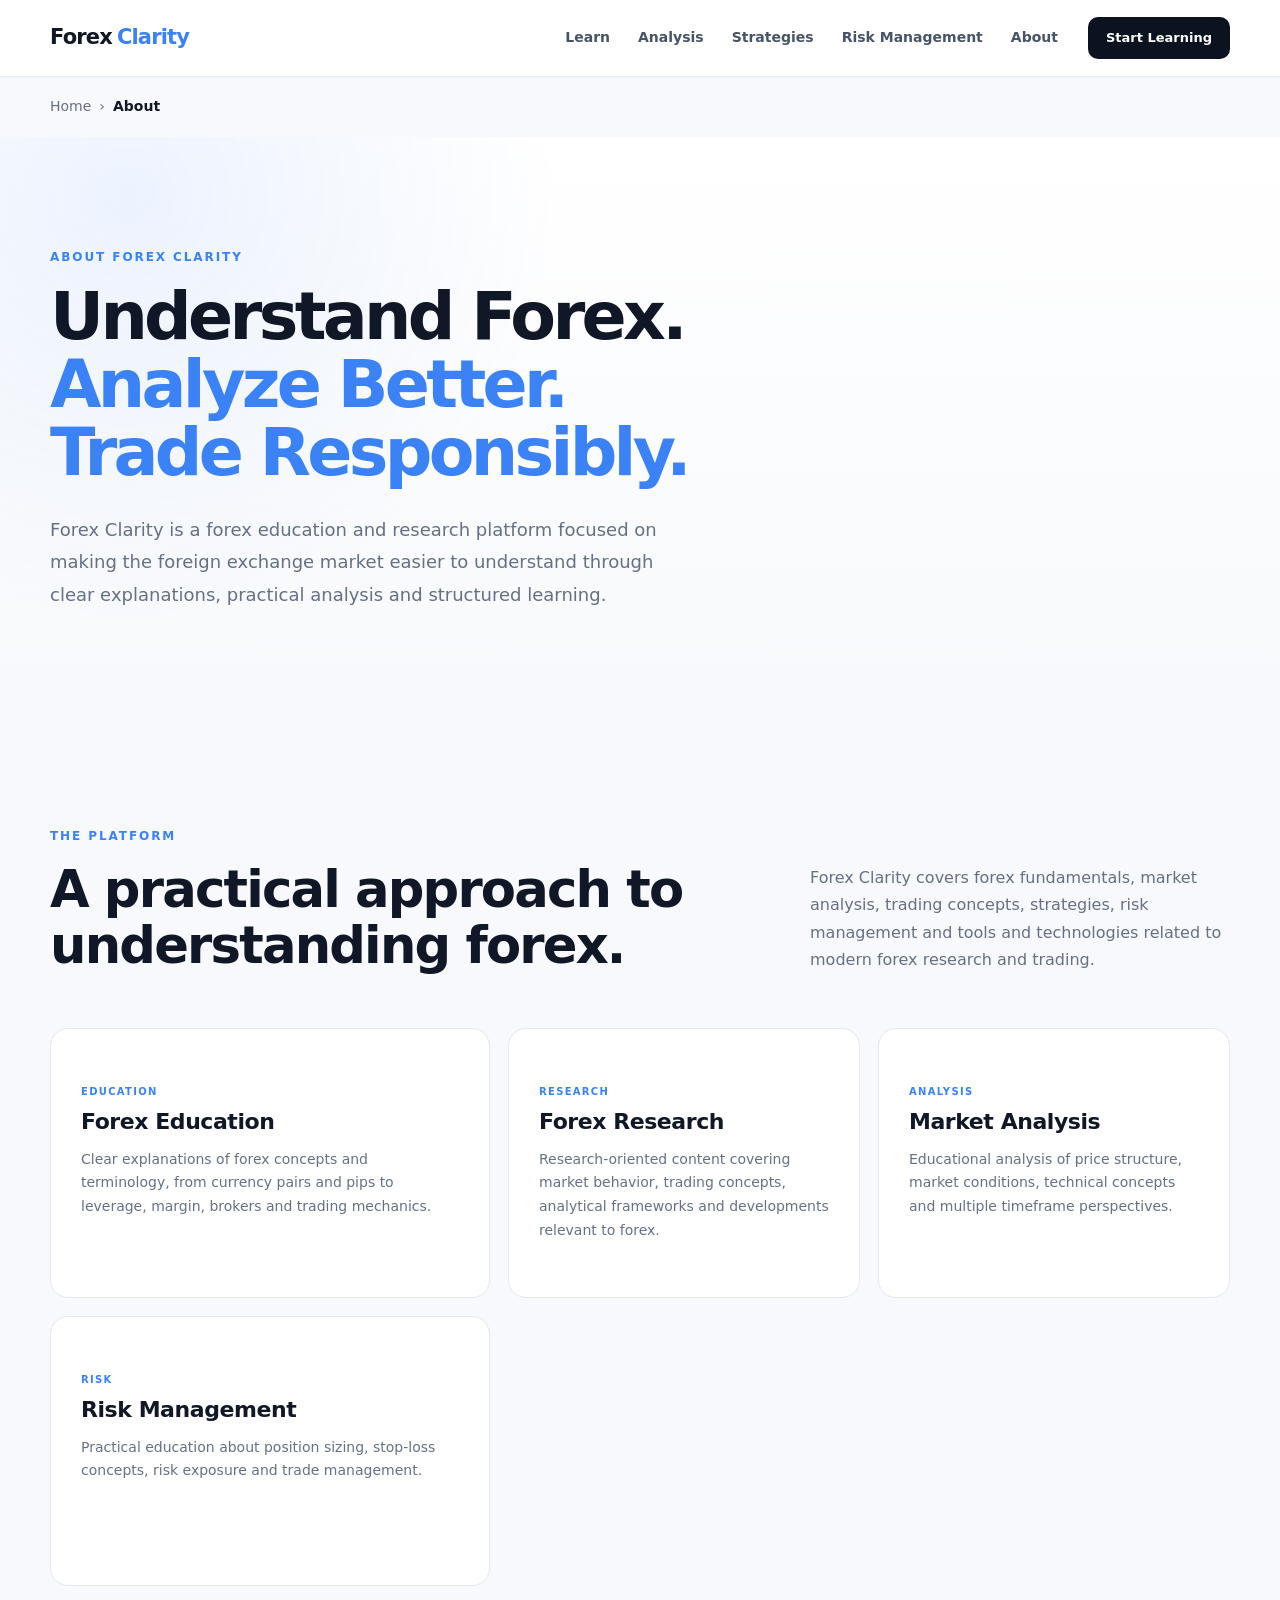
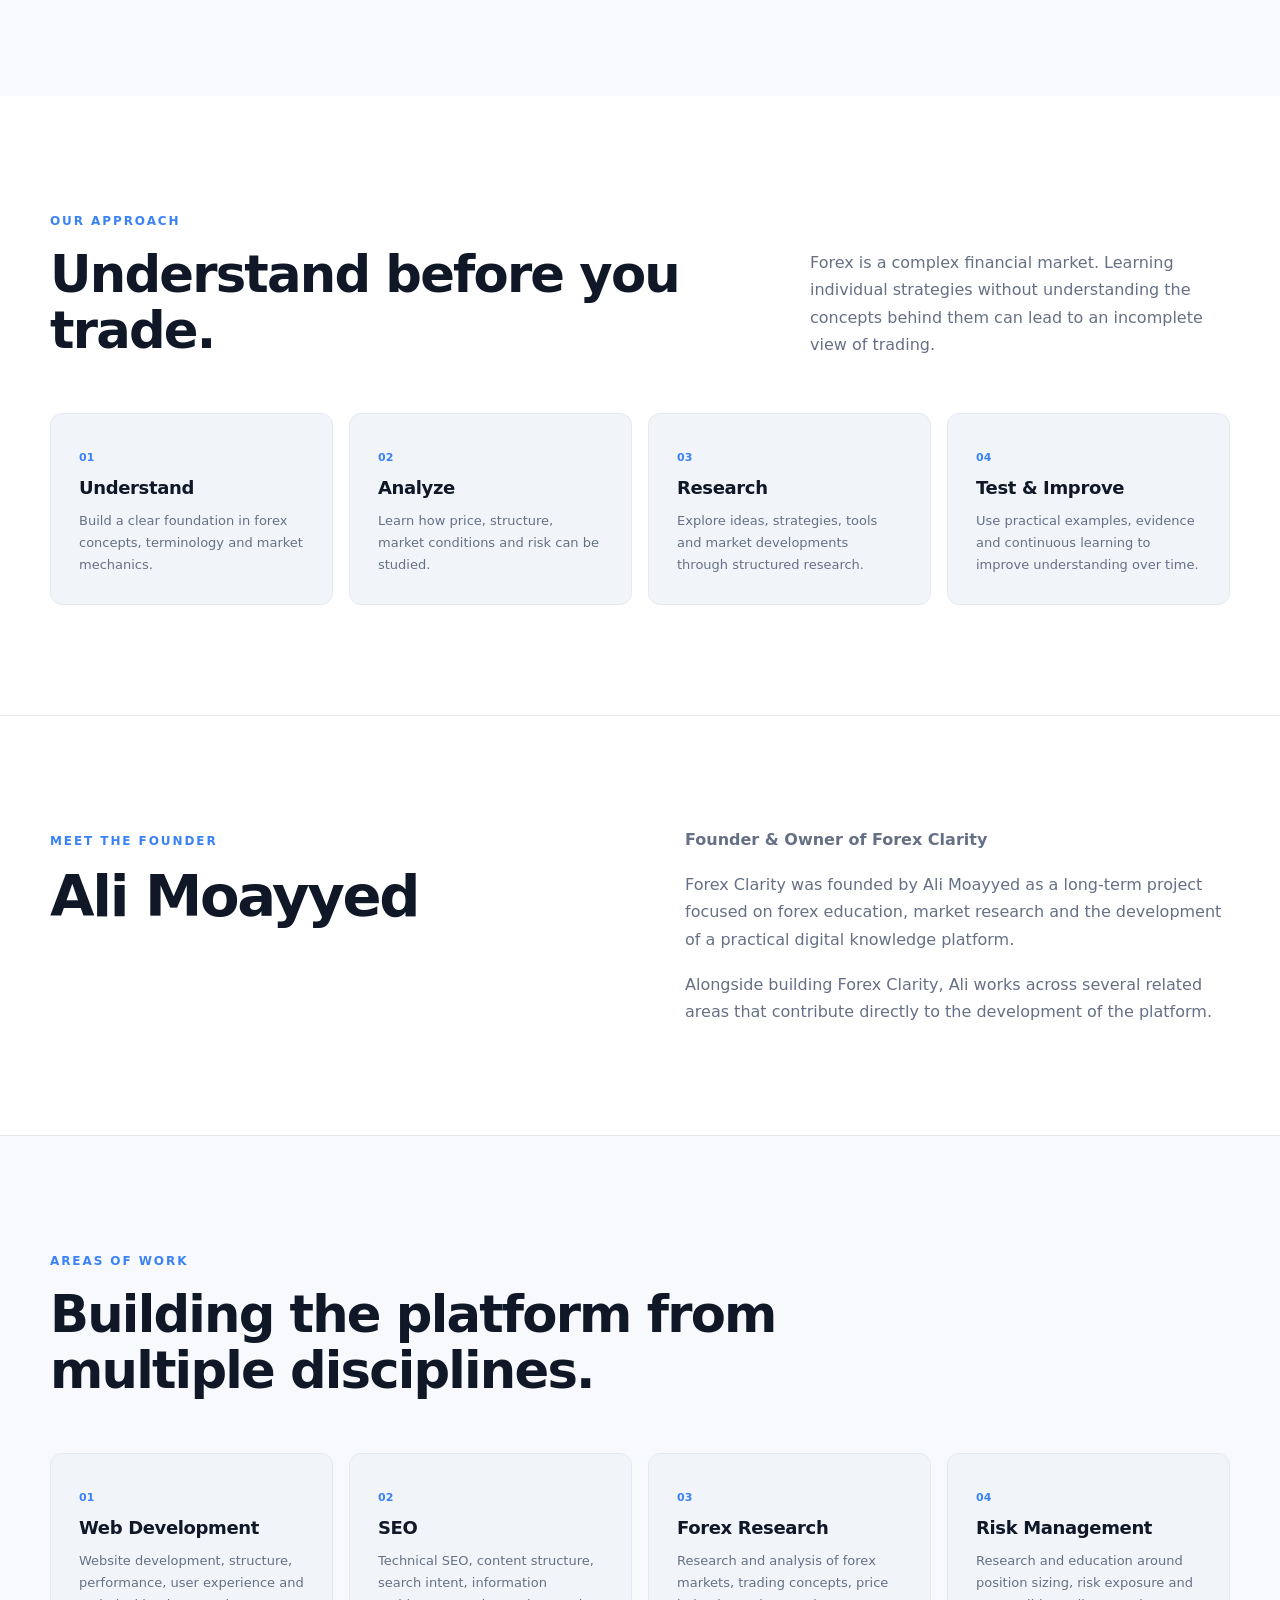
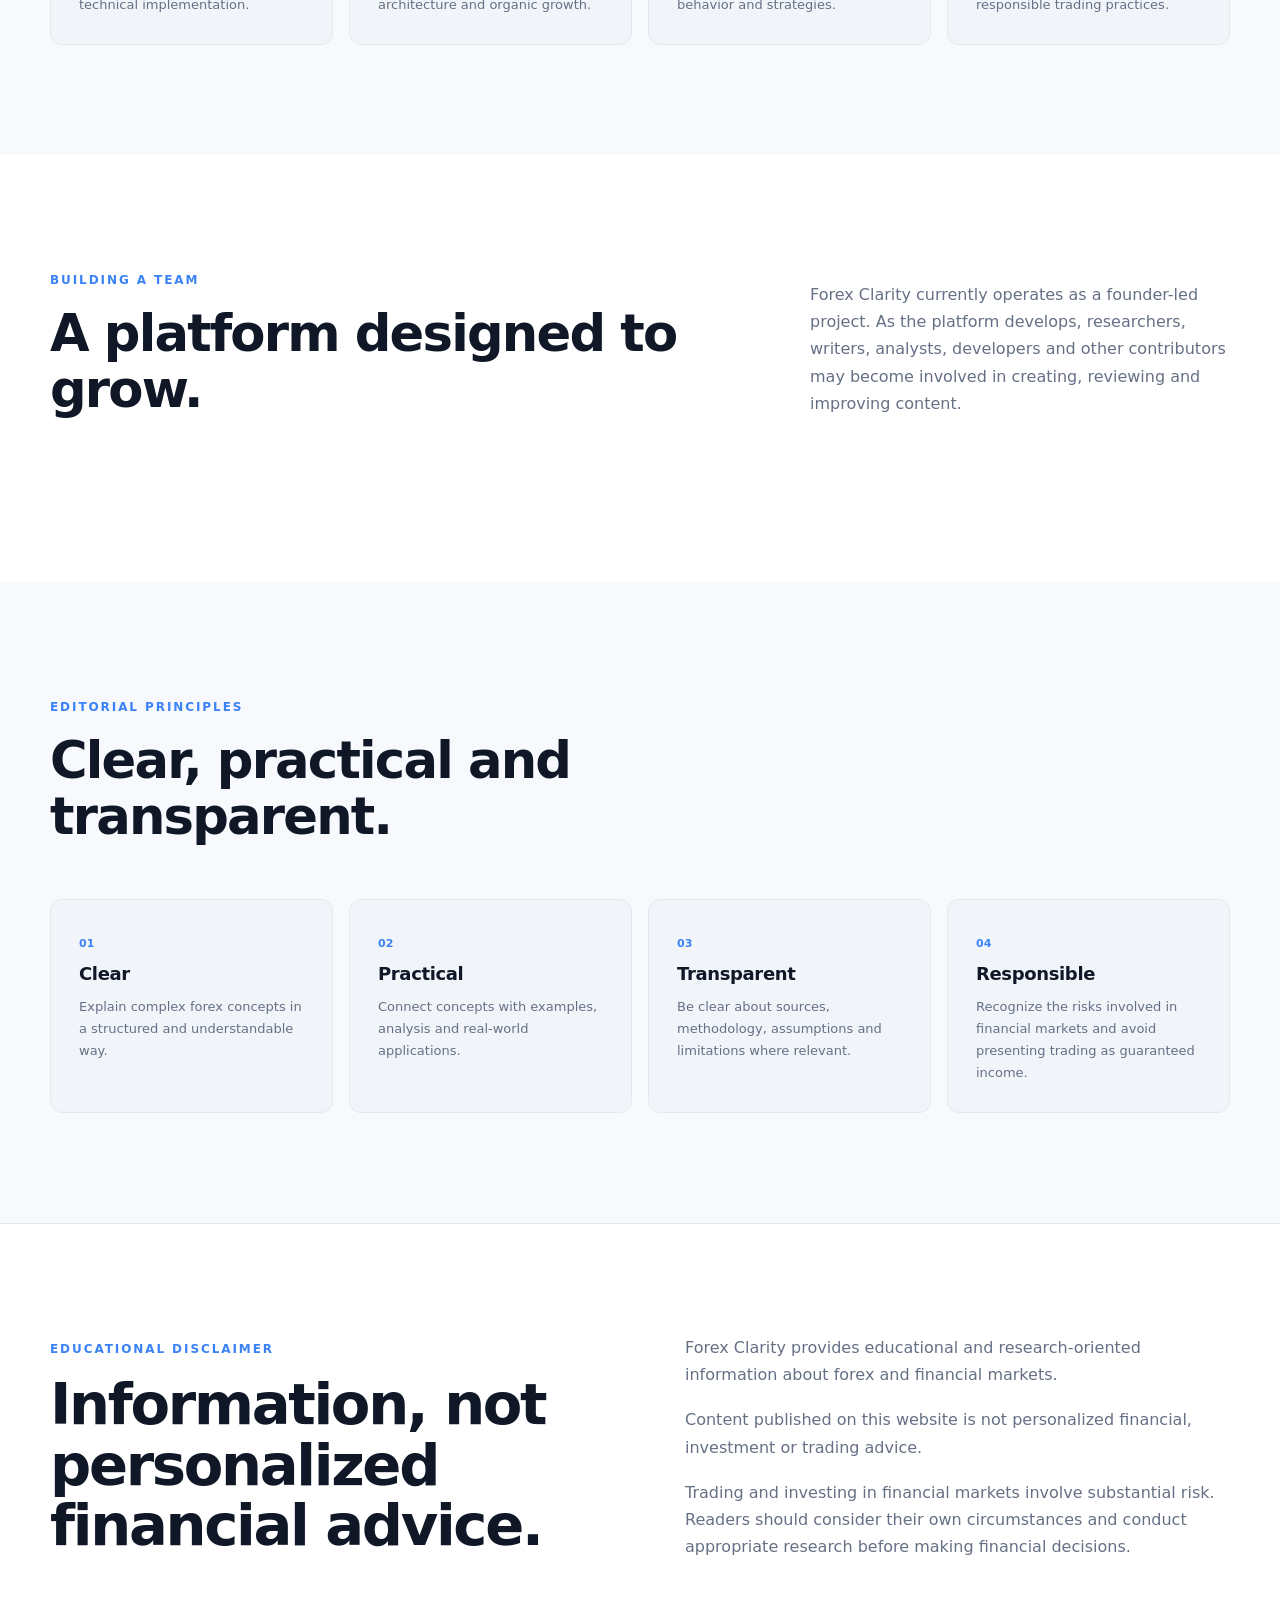
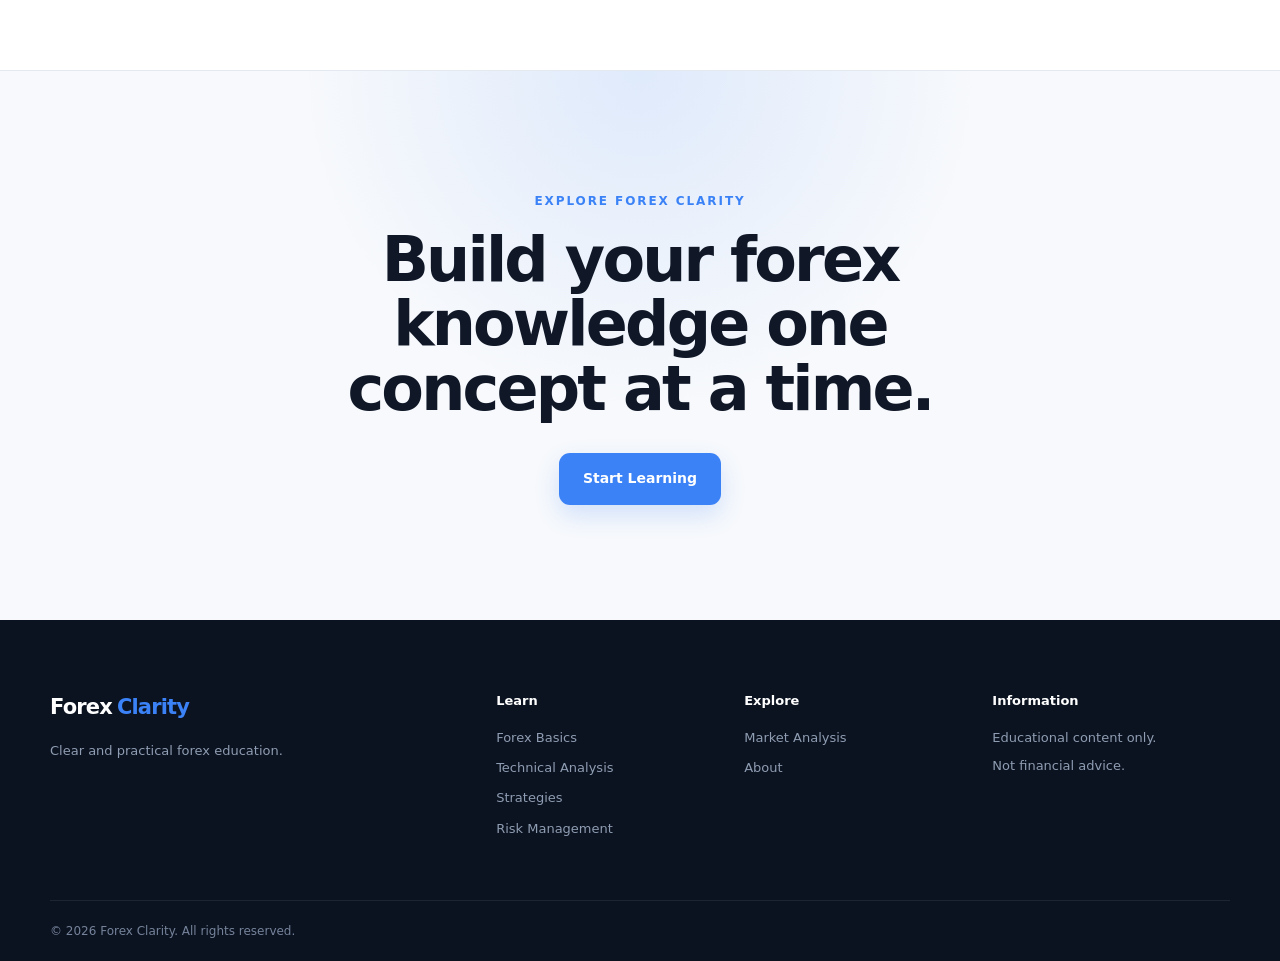
==== about/index.html @ ae018b70 "Build About page" ====
<!doctype html>
<html lang="en">

<head>

  <meta charset="utf-8">

  <meta
    name="viewport"
    content="width=device-width, initial-scale=1"
  >

  <title>
    About Forex Clarity | Forex Education &amp; Research
  </title>

  <meta
    name="description"
    content="Learn about Forex Clarity, its educational and research approach, the topics it covers, and the people behind the platform."
  >

  <link
    rel="canonical"
    href="https://alimoayyed-trader.github.io/forex-clarity/about/"
  >

  <meta
    property="og:title"
    content="About Forex Clarity | Forex Education &amp; Research"
  >

  <meta
    property="og:description"
    content="Learn about Forex Clarity, its educational and research approach, the topics it covers, and the people behind the platform."
  >

  <meta
    property="og:type"
    content="website"
  >

  <meta
    property="og:url"
    content="https://alimoayyed-trader.github.io/forex-clarity/about/"
  >

  <link
    rel="stylesheet"
    href="../assets/css/style.css"
  >

</head>


<body>


<!-- ================================
     HEADER
     ================================ -->

<header class="site-header">

  <div class="container nav-wrap">

    <a
      class="logo"
      href="../"
    >
      Forex <span>Clarity</span>
    </a>


    <nav
      class="main-nav"
      aria-label="Main navigation"
    >

      <a href="../#learn">
        Learn
      </a>

      <a href="../#analysis">
        Analysis
      </a>

      <a href="../#strategies">
        Strategies
      </a>

      <a href="../#risk">
        Risk Management
      </a>

      <a href="./">
        About
      </a>

    </nav>


    <a
      class="header-button"
      href="../#learn"
    >
      Start Learning
    </a>

  </div>

</header>



<main>


<!-- ================================
     BREADCRUMB
     ================================ -->

<nav
  class="breadcrumb container"
  aria-label="Breadcrumb"
>

  <a href="../">
    Home
  </a>

  <span aria-hidden="true">
    ›
  </span>

  <span aria-current="page">
    About
  </span>

</nav>



<!-- ================================
     HERO
     ================================ -->

<section class="hero">

  <div class="container">

    <div class="hero-content">

      <p class="eyebrow">
        ABOUT FOREX CLARITY
      </p>

      <h1>
        Understand Forex.
        <span>
          Analyze Better. Trade Responsibly.
        </span>
      </h1>

      <p class="hero-description">
        Forex Clarity is a forex education and research platform
        focused on making the foreign exchange market easier
        to understand through clear explanations, practical
        analysis and structured learning.
      </p>

    </div>

  </div>

</section>



<!-- ================================
     ABOUT THE PLATFORM
     ================================ -->

<section class="section">

  <div class="container">

    <div class="section-heading">

      <div>

        <p class="eyebrow">
          THE PLATFORM
        </p>

        <h2>
          A practical approach to understanding forex.
        </h2>

      </div>

      <p>
        Forex Clarity covers forex fundamentals, market analysis,
        trading concepts, strategies, risk management and
        tools and technologies related to modern forex research
        and trading.
      </p>

    </div>


    <div class="article-grid">


      <article class="article-card">

        <p class="card-kicker">
          EDUCATION
        </p>

        <h3>
          Forex Education
        </h3>

        <p>
          Clear explanations of forex concepts and terminology,
          from currency pairs and pips to leverage, margin,
          brokers and trading mechanics.
        </p>

      </article>


      <article class="article-card">

        <p class="card-kicker">
          RESEARCH
        </p>

        <h3>
          Forex Research
        </h3>

        <p>
          Research-oriented content covering market behavior,
          trading concepts, analytical frameworks and
          developments relevant to forex.
        </p>

      </article>


      <article class="article-card">

        <p class="card-kicker">
          ANALYSIS
        </p>

        <h3>
          Market Analysis
        </h3>

        <p>
          Educational analysis of price structure, market
          conditions, technical concepts and multiple
          timeframe perspectives.
        </p>

      </article>


      <article class="article-card">

        <p class="card-kicker">
          RISK
        </p>

        <h3>
          Risk Management
        </h3>

        <p>
          Practical education about position sizing,
          stop-loss concepts, risk exposure and
          trade management.
        </p>

      </article>

    </div>

  </div>

</section>



<!-- ================================
     OUR APPROACH
     ================================ -->

<section class="section section-light">

  <div class="container">

    <div class="section-heading">

      <div>

        <p class="eyebrow">
          OUR APPROACH
        </p>

        <h2>
          Understand before you trade.
        </h2>

      </div>

      <p>
        Forex is a complex financial market. Learning individual
        strategies without understanding the concepts behind them
        can lead to an incomplete view of trading.
      </p>

    </div>


    <div class="topic-grid">


      <article class="topic-card">

        <span>
          01
        </span>

        <h3>
          Understand
        </h3>

        <p>
          Build a clear foundation in forex concepts,
          terminology and market mechanics.
        </p>

      </article>


      <article class="topic-card">

        <span>
          02
        </span>

        <h3>
          Analyze
        </h3>

        <p>
          Learn how price, structure, market conditions
          and risk can be studied.
        </p>

      </article>


      <article class="topic-card">

        <span>
          03
        </span>

        <h3>
          Research
        </h3>

        <p>
          Explore ideas, strategies, tools and market
          developments through structured research.
        </p>

      </article>


      <article class="topic-card">

        <span>
          04
        </span>

        <h3>
          Test &amp; Improve
        </h3>

        <p>
          Use practical examples, evidence and continuous
          learning to improve understanding over time.
        </p>

      </article>

    </div>

  </div>

</section>



<!-- ================================
     FOUNDER
     ================================ -->

<section class="about-section">

  <div class="container about-grid">

    <div>

      <p class="eyebrow">
        MEET THE FOUNDER
      </p>

      <h2>
        Ali Moayyed
      </h2>

    </div>


    <div>

      <p>
        <strong>
          Founder &amp; Owner of Forex Clarity
        </strong>
      </p>

      <p>
        Forex Clarity was founded by Ali Moayyed as a
        long-term project focused on forex education,
        market research and the development of a practical
        digital knowledge platform.
      </p>

      <p>
        Alongside building Forex Clarity, Ali works across
        several related areas that contribute directly to
        the development of the platform.
      </p>

    </div>

  </div>

</section>



<!-- ================================
     AREAS OF WORK
     ================================ -->

<section class="section">

  <div class="container">

    <div class="section-heading compact">

      <div>

        <p class="eyebrow">
          AREAS OF WORK
        </p>

        <h2>
          Building the platform from multiple disciplines.
        </h2>

      </div>

    </div>


    <div class="topic-grid">


      <article class="topic-card">

        <span>
          01
        </span>

        <h3>
          Web Development
        </h3>

        <p>
          Website development, structure, performance,
          user experience and technical implementation.
        </p>

      </article>


      <article class="topic-card">

        <span>
          02
        </span>

        <h3>
          SEO
        </h3>

        <p>
          Technical SEO, content structure, search intent,
          information architecture and organic growth.
        </p>

      </article>


      <article class="topic-card">

        <span>
          03
        </span>

        <h3>
          Forex Research
        </h3>

        <p>
          Research and analysis of forex markets,
          trading concepts, price behavior and strategies.
        </p>

      </article>


      <article class="topic-card">

        <span>
          04
        </span>

        <h3>
          Risk Management
        </h3>

        <p>
          Research and education around position sizing,
          risk exposure and responsible trading practices.
        </p>

      </article>

    </div>

  </div>

</section>



<!-- ================================
     TEAM
     ================================ -->

<section class="section section-light">

  <div class="container">

    <div class="section-heading">

      <div>

        <p class="eyebrow">
          BUILDING A TEAM
        </p>

        <h2>
          A platform designed to grow.
        </h2>

      </div>

      <p>
        Forex Clarity currently operates as a founder-led
        project. As the platform develops, researchers,
        writers, analysts, developers and other contributors
        may become involved in creating, reviewing and
        improving content.
      </p>

    </div>

  </div>

</section>



<!-- ================================
     EDITORIAL PRINCIPLES
     ================================ -->

<section class="section">

  <div class="container">

    <div class="section-heading">

      <div>

        <p class="eyebrow">
          EDITORIAL PRINCIPLES
        </p>

        <h2>
          Clear, practical and transparent.
        </h2>

      </div>

    </div>


    <div class="topic-grid">


      <article class="topic-card">

        <span>
          01
        </span>

        <h3>
          Clear
        </h3>

        <p>
          Explain complex forex concepts in a structured
          and understandable way.
        </p>

      </article>


      <article class="topic-card">

        <span>
          02
        </span>

        <h3>
          Practical
        </h3>

        <p>
          Connect concepts with examples, analysis
          and real-world applications.
        </p>

      </article>


      <article class="topic-card">

        <span>
          03
        </span>

        <h3>
          Transparent
        </h3>

        <p>
          Be clear about sources, methodology,
          assumptions and limitations where relevant.
        </p>

      </article>


      <article class="topic-card">

        <span>
          04
        </span>

        <h3>
          Responsible
        </h3>

        <p>
          Recognize the risks involved in financial markets
          and avoid presenting trading as guaranteed income.
        </p>

      </article>

    </div>

  </div>

</section>



<!-- ================================
     DISCLAIMER
     ================================ -->

<section class="about-section">

  <div class="container about-grid">

    <div>

      <p class="eyebrow">
        EDUCATIONAL DISCLAIMER
      </p>

      <h2>
        Information, not personalized financial advice.
      </h2>

    </div>


    <div>

      <p>
        Forex Clarity provides educational and
        research-oriented information about forex
        and financial markets.
      </p>

      <p>
        Content published on this website is not
        personalized financial, investment or trading advice.
      </p>

      <p>
        Trading and investing in financial markets involve
        substantial risk. Readers should consider their own
        circumstances and conduct appropriate research before
        making financial decisions.
      </p>

    </div>

  </div>

</section>



<!-- ================================
     CTA
     ================================ -->

<section class="cta-section">

  <div class="container cta-content">

    <p class="eyebrow">
      EXPLORE FOREX CLARITY
    </p>

    <h2>
      Build your forex knowledge one concept at a time.
    </h2>

    <a
      class="button button-primary"
      href="../#learn"
    >
      Start Learning
    </a>

  </div>

</section>


</main>



<!-- ================================
     FOOTER
     ================================ -->

<footer class="site-footer">

  <div class="container footer-grid">


    <div>

      <a
        class="logo footer-logo"
        href="../"
      >
        Forex <span>Clarity</span>
      </a>

      <p>
        Clear and practical forex education.
      </p>

    </div>


    <div>

      <h3>
        Learn
      </h3>

      <a href="../forex-basics/">
        Forex Basics
      </a>

      <a href="../#analysis">
        Technical Analysis
      </a>

      <a href="../#strategies">
        Strategies
      </a>

      <a href="../#risk">
        Risk Management
      </a>

    </div>


    <div>

      <h3>
        Explore
      </h3>

      <a href="../#market-analysis">
        Market Analysis
      </a>

      <a href="./">
        About
      </a>

    </div>


    <div>

      <h3>
        Information
      </h3>

      <p>
        Educational content only.
      </p>

      <p>
        Not financial advice.
      </p>

    </div>

  </div>


  <div class="container footer-bottom">

    <p>
      © 2026 Forex Clarity. All rights reserved.
    </p>

  </div>

</footer>


</body>

</html>
---- assets/css/style.css ----
:root {
  --bg: #f7f9fc;
  --surface: #ffffff;
  --surface-soft: #f1f5fa;
  --text: #101828;
  --text-soft: #667085;
  --line: #e4e9f0;
  --dark: #0b1220;
  --dark-soft: #121c2e;
  --accent: #3b82f6;
  --accent-dark: #2563eb;
  --accent-light: #eaf2ff;
  --success: #36b37e;

  --container: 1180px;
  --radius: 18px;
  --radius-small: 12px;

  --shadow: 0 12px 35px rgba(15, 23, 42, 0.07);
  --shadow-hover: 0 18px 45px rgba(15, 23, 42, 0.11);
}


/* =========================
   RESET
========================= */

* {
  box-sizing: border-box;
  margin: 0;
  padding: 0;
}

html {
  scroll-behavior: smooth;
}

body {
  font-family:
    Inter,
    ui-sans-serif,
    system-ui,
    -apple-system,
    BlinkMacSystemFont,
    "Segoe UI",
    sans-serif;

  background: var(--bg);
  color: var(--text);
  line-height: 1.7;
  -webkit-font-smoothing: antialiased;
}

a {
  color: inherit;
  text-decoration: none;
}

img,
svg {
  max-width: 100%;
}

button,
a {
  -webkit-tap-highlight-color: transparent;
}


/* =========================
   GLOBAL
========================= */

.container {
  width: min(1180px, calc(100% - 48px));
  margin-inline: auto;
}

.section {
  padding: 110px 0;
}

.section-light {
  background: #ffffff;
}

.eyebrow {
  display: inline-block;

  margin-bottom: 16px;

  color: var(--accent);

  font-size: 12px;
  font-weight: 800;

  letter-spacing: 0.16em;
  text-transform: uppercase;
}

.section-heading {
  display: grid;
  grid-template-columns: minmax(0, 1fr) minmax(280px, 420px);
  gap: 60px;

  align-items: end;

  margin-bottom: 55px;
}

.section-heading.compact {
  grid-template-columns: 1fr;
}

.section-heading h2 {
  max-width: 760px;

  font-size: clamp(34px, 4vw, 52px);
  line-height: 1.08;
  letter-spacing: -0.035em;
}

.section-heading > p {
  color: var(--text-soft);
  font-size: 16px;
}


/* =========================
   HEADER
========================= */

.site-header {
  position: sticky;
  top: 0;
  z-index: 1000;

  background: rgba(255, 255, 255, 0.9);

  border-bottom: 1px solid rgba(228, 233, 240, 0.8);

  backdrop-filter: blur(16px);
}

.nav-wrap {
  min-height: 76px;

  display: flex;
  align-items: center;
  justify-content: space-between;

  gap: 30px;
}

.logo {
  display: inline-flex;
  align-items: center;

  font-size: 21px;
  font-weight: 800;

  letter-spacing: -0.04em;
  white-space: nowrap;
}

.logo span {
  color: var(--accent);
  margin-left: 5px;
}

.main-nav {
  display: flex;
  align-items: center;
  gap: 28px;

  margin-left: auto;
}

.main-nav a {
  color: #475467;

  font-size: 14px;
  font-weight: 600;

  transition:
    color 0.2s ease,
    transform 0.2s ease;
}

.main-nav a:hover {
  color: var(--accent);
}

.header-button {
  display: inline-flex;
  align-items: center;
  justify-content: center;

  min-height: 42px;

  padding: 0 18px;

  border-radius: 10px;

  background: var(--dark);
  color: white;

  font-size: 13px;
  font-weight: 700;

  transition:
    transform 0.2s ease,
    background 0.2s ease;
}

.header-button:hover {
  background: #162033;
  transform: translateY(-1px);
}


/* =========================
   BUTTONS
========================= */

.button {
  display: inline-flex;
  align-items: center;
  justify-content: center;

  min-height: 52px;

  padding: 0 24px;

  border-radius: 11px;

  font-size: 14px;
  font-weight: 750;

  transition:
    transform 0.2s ease,
    box-shadow 0.2s ease,
    background 0.2s ease;
}

.button:hover {
  transform: translateY(-2px);
}

.button-primary {
  background: var(--accent);
  color: white;

  box-shadow: 0 10px 25px rgba(59, 130, 246, 0.2);
}

.button-primary:hover {
  background: var(--accent-dark);
}

.button-secondary {
  background: white;

  border: 1px solid var(--line);

  color: var(--text);
}

.button-secondary:hover {
  border-color: #c9d2df;
  box-shadow: var(--shadow);
}


/* =========================
   HERO
========================= */

.hero {
  position: relative;
  overflow: hidden;

  padding: 105px 0 100px;

  background:
    radial-gradient(
      circle at 10% 10%,
      rgba(59, 130, 246, 0.09),
      transparent 34%
    ),
    linear-gradient(
      180deg,
      #ffffff 0%,
      #f7f9fc 100%
    );
}

.hero-grid {
  display: grid;

  grid-template-columns:
    minmax(0, 1fr)
    minmax(420px, 0.92fr);

  gap: 75px;

  align-items: center;
}

.hero-content h1 {
  max-width: 720px;

  font-size: clamp(46px, 5.2vw, 68px);

  line-height: 1.02;

  letter-spacing: -0.055em;

  font-weight: 800;
}
  
.hero-content h1 span {
  display: block;
  color: var(--accent);
}

.hero-description {
  max-width: 650px;

  margin-top: 27px;

  color: var(--text-soft);

  font-size: 18px;

  line-height: 1.8;
}

.hero-actions {
  display: flex;
  flex-wrap: wrap;

  gap: 13px;

  margin-top: 34px;
}

.hero-note {
  margin-top: 17px;

  color: #98a2b3;

  font-size: 12px;
}


/* =========================
   MARKET VISUAL
========================= */

.hero-visual {
  position: relative;
}

.market-card {
  overflow: hidden;

  border-radius: 24px;

  padding: 25px;

  background:
    linear-gradient(
      145deg,
      #101a2d,
      #0b1220
    );

  color: white;

  box-shadow:
    0 30px 70px rgba(15, 23, 42, 0.2);
}

.market-card-top {
  display: flex;
  align-items: flex-start;
  justify-content: space-between;

  gap: 20px;
}

.market-label {
  color: #8da2c3;

  font-size: 10px;
  font-weight: 800;

  letter-spacing: 0.15em;
}

.market-card h2 {
  margin-top: 4px;

  font-size: 20px;
  font-weight: 700;
}

.market-status {
  padding: 6px 9px;

  border: 1px solid rgba(255, 255, 255, 0.1);

  border-radius: 8px;

  color: #a9b8d0;

  font-size: 9px;
  font-weight: 700;

  letter-spacing: 0.08em;
}

.chart {
  position: relative;

  height: 310px;

  margin-top: 25px;

  overflow: hidden;

  border-radius: 15px;

  background:
    linear-gradient(
      rgba(255,255,255,0.025) 1px,
      transparent 1px
    ),
    linear-gradient(
      90deg,
      rgba(255,255,255,0.025) 1px,
      transparent 1px
    );

  background-size: 50px 50px;
}

.chart-svg {
  position: absolute;
  inset: 0;

  width: 100%;
  height: 100%;
}

.chart-area {
  fill: url(#chartArea);
}

.chart-path {
  fill: none;

  stroke: #5ca2ff;

  stroke-width: 3;

  vector-effect: non-scaling-stroke;
}

.chart-level {
  position: absolute;
  left: 0;
  right: 0;

  height: 1px;

  border-top: 1px dashed rgba(255,255,255,0.16);

  z-index: 2;
}

.chart-level span {
  position: absolute;
  right: 0;

  top: -14px;

  padding: 3px 7px;

  border-radius: 5px;

  background: rgba(255,255,255,0.06);

  color: #9db0cb;

  font-size: 9px;

  text-transform: uppercase;
  letter-spacing: 0.08em;
}

.resistance {
  top: 23%;
}

.structure {
  top: 51%;
}

.support {
  top: 77%;
}

.market-card-footer {
  display: flex;
  justify-content: space-between;

  margin-top: 18px;

  padding-top: 17px;

  border-top: 1px solid rgba(255,255,255,0.08);

  color: #91a3bd;

  font-size: 11px;
}


/* =========================
   INTRO STRIP
========================= */

.intro-strip {
  border-top: 1px solid var(--line);
  border-bottom: 1px solid var(--line);

  background: white;
}

.intro-grid {
  display: grid;
  grid-template-columns: repeat(3, 1fr);
}

.intro-item {
  display: flex;
  align-items: flex-start;

  gap: 18px;

  padding: 35px 30px;

  border-right: 1px solid var(--line);
}

.intro-item:first-child {
  padding-left: 0;
}

.intro-item:last-child {
  border-right: 0;
  padding-right: 0;
}

.intro-item > strong {
  color: var(--accent);

  font-size: 13px;
  font-weight: 800;
}

.intro-item h3 {
  font-size: 15px;
  line-height: 1.3;
}

.intro-item p {
  margin-top: 5px;

  color: var(--text-soft);

  font-size: 13px;
  line-height: 1.6;
}


/* =========================
   LEARNING PATH
========================= */

.learning-grid {
  display: grid;

  grid-template-columns: repeat(3, 1fr);

  gap: 18px;
}

.learning-card {
  position: relative;

  min-height: 290px;

  padding: 30px;

  border: 1px solid var(--line);

  border-radius: var(--radius);

  background: white;

  transition:
    transform 0.25s ease,
    box-shadow 0.25s ease,
    border-color 0.25s ease;
}

.learning-card:hover {
  transform: translateY(-5px);

  border-color: #d3dce8;

  box-shadow: var(--shadow-hover);
}

.featured-card {
  background:
    linear-gradient(
      145deg,
      #f0f6ff,
      #ffffff
    );

  border-color: #d6e6ff;
}

.card-number {
  display: block;

  color: #b0bac8;

  font-size: 13px;
  font-weight: 800;
}

.card-kicker {
  margin-top: 24px;

  color: var(--accent);

  font-size: 10px;
  font-weight: 800;

  letter-spacing: 0.13em;
}

.learning-card h3,
.topic-card h3,
.analysis-card h3,
.strategy-card h3,
.market-topic h3,
.article-card h3 {
  margin-top: 8px;

  font-size: 22px;

  line-height: 1.25;

  letter-spacing: -0.02em;
}

.learning-card > p:not(.card-kicker) {
  margin-top: 12px;

  color: var(--text-soft);

  font-size: 14px;
}

.learning-card a,
.market-topic a,
.article-card a {
  display: inline-block;

  margin-top: 22px;

  color: var(--accent);

  font-size: 13px;
  font-weight: 750;
}


/* =========================
   TOPICS
========================= */

.topic-grid {
  display: grid;

  grid-template-columns: repeat(4, 1fr);

  gap: 16px;
}

.topic-card {
  padding: 28px;

  border: 1px solid var(--line);

  border-radius: var(--radius-small);

  background: var(--surface-soft);
}

.topic-card > span {
  color: var(--accent);

  font-size: 11px;
  font-weight: 800;
}

.topic-card h3 {
  font-size: 18px;
}

.topic-card p {
  margin-top: 10px;

  color: var(--text-soft);

  font-size: 13px;
}


/* =========================
   ANALYSIS
========================= */

.analysis-grid {
  display: grid;

  grid-template-columns: repeat(4, 1fr);

  gap: 16px;
}

.analysis-card {
  min-height: 250px;

  padding: 28px;

  border: 1px solid var(--line);

  border-radius: var(--radius);

  background: white;

  transition:
    transform 0.2s ease,
    box-shadow 0.2s ease;
}

.analysis-card:hover {
  transform: translateY(-4px);
  box-shadow: var(--shadow);
}

.analysis-icon {
  display: inline-flex;

  align-items: center;
  justify-content: center;

  width: 38px;
  height: 38px;

  border-radius: 10px;

  background: var(--accent-light);

  color: var(--accent);

  font-size: 11px;
  font-weight: 800;
}

.analysis-card h3 {
  margin-top: 30px;

  font-size: 18px;
}

.analysis-card p {
  margin-top: 10px;

  color: var(--text-soft);

  font-size: 13px;
}


/* =========================
   DARK SECTION
========================= */

.dark-section {
  padding: 110px 0;

  background: var(--dark);

  color: white;
}

.dark-heading {
  max-width: 720px;

  margin-bottom: 55px;
}

.dark-heading .eyebrow {
  color: #74aaff;
}

.dark-heading h2 {
  font-size: clamp(36px, 5vw, 58px);

  line-height: 1.05;

  letter-spacing: -0.04em;
}

.dark-heading > p:last-child {
  max-width: 600px;

  margin-top: 18px;

  color: #99a8be;

  font-size: 16px;
}

.strategy-grid {
  display: grid;

  grid-template-columns: repeat(3, 1fr);

  gap: 16px;
}

.strategy-card {
  padding: 32px;

  border: 1px solid rgba(255,255,255,0.08);

  border-radius: var(--radius);

  background: rgba(255,255,255,0.035);
}

.strategy-card > span {
  color: #78adff;

  font-size: 11px;
  font-weight: 800;
}

.strategy-card h3 {
  margin-top: 35px;

  font-size: 21px;
}

.strategy-card p {
  margin-top: 10px;

  color: #99a8be;

  font-size: 14px;
}


/* =========================
   RISK
========================= */

.risk-section {
  background: #f1f5f9;
}

.risk-grid {
  display: grid;

  grid-template-columns: 1fr 1fr;

  gap: 90px;

  align-items: center;
}

.risk-grid h2 {
  max-width: 650px;

  font-size: clamp(36px, 4.5vw, 58px);

  line-height: 1.05;

  letter-spacing: -0.04em;
}

.large-text {
  max-width: 650px;

  margin-top: 25px;

  color: var(--text-soft);

  font-size: 16px;
}

.risk-list {
  display: flex;
  flex-direction: column;

  gap: 12px;
}

.risk-item {
  display: flex;

  gap: 20px;

  padding: 25px;

  border: 1px solid var(--line);

  border-radius: var(--radius-small);

  background: white;
}

.risk-item > strong {
  color: var(--accent);

  font-size: 12px;
}

.risk-item h3 {
  font-size: 17px;
}

.risk-item p {
  margin-top: 5px;

  color: var(--text-soft);

  font-size: 13px;
}


/* =========================
   MARKET TOPICS
========================= */

.market-grid {
  display: grid;

  grid-template-columns: repeat(3, 1fr);

  gap: 18px;
}

.market-topic {
  padding: 32px;

  border: 1px solid var(--line);

  border-radius: var(--radius);

  background: white;
}

.market-topic p:not(.card-kicker) {
  margin-top: 12px;

  color: var(--text-soft);

  font-size: 14px;
}


/* =========================
   ARTICLES
========================= */

.article-grid {
  display: grid;

  grid-template-columns: 1.25fr 1fr 1fr;

  gap: 18px;
}

.article-card {
  min-height: 270px;

  padding: 30px;

  border: 1px solid var(--line);

  border-radius: var(--radius);

  background: white;
}

.featured-article {
  background:
    linear-gradient(
      145deg,
      #eef5ff,
      #ffffff
    );

  border-color: #d6e6ff;
}

.article-card p:not(.card-kicker) {
  margin-top: 12px;

  color: var(--text-soft);

  font-size: 14px;
}


/* =========================
   ABOUT
========================= */

.about-section {
  padding: 110px 0;

  background: white;

  border-top: 1px solid var(--line);
  border-bottom: 1px solid var(--line);
}

.about-grid {
  display: grid;

  grid-template-columns: 1fr 1fr;

  gap: 90px;
}

.about-grid h2 {
  max-width: 600px;

  font-size: clamp(38px, 4.5vw, 58px);

  line-height: 1.05;

  letter-spacing: -0.04em;
}

.about-grid h2 span {
  display: inline;
  color: var(--accent);
}

.about-grid > div:last-child {
  color: var(--text-soft);

  font-size: 16px;
}

.about-grid > div:last-child p + p {
  margin-top: 18px;
}

/* =========================
   CTA
========================= */

.cta-section {
  padding: 115px 0;

  background:
    radial-gradient(
      circle at 50% 0%,
      rgba(59,130,246,0.13),
      transparent 40%
    ),
    #f7f9fc;

  text-align: center;
}

.cta-content {
  max-width: 800px;
}

.cta-content h2 {
  max-width: 750px;

  margin: 0 auto;

  font-size: clamp(38px, 5vw, 62px);

  line-height: 1.04;

  letter-spacing: -0.045em;
}

.cta-content .button {
  margin-top: 32px;
}


/* =========================
   FOOTER
========================= */

.site-footer {
  padding: 70px 0 0;

  background: var(--dark);

  color: white;
}

.footer-grid {
  display: grid;

  grid-template-columns: 2fr 1fr 1fr 1.2fr;

  gap: 50px;

  padding-bottom: 60px;
}

.footer-logo {
  color: white;
}

.footer-grid > div:first-child p {
  max-width: 250px;

  margin-top: 14px;

  color: #8f9db2;

  font-size: 13px;
}

.footer-grid h3 {
  margin-bottom: 15px;

  font-size: 13px;

  color: white;
}

.footer-grid > div:not(:first-child) a {
  display: block;

  margin-top: 8px;

  color: #8f9db2;

  font-size: 13px;

  transition: color 0.2s ease;
}

.footer-grid > div:not(:first-child) a:hover {
  color: white;
}

.footer-grid > div:last-child p {
  color: #8f9db2;

  font-size: 13px;
}

.footer-grid > div:last-child p + p {
  margin-top: 6px;
}

.footer-bottom {
  padding: 20px 0;

  border-top: 1px solid rgba(255,255,255,0.08);

  color: #75839a;

  font-size: 12px;
}

/* =========================
   ARTICLE IMAGE
========================= */

.article-image {
  width: 100%;
  max-width: 760px;
  margin: 32px auto;
  text-align: center;
}

.article-image img {
  display: block;
  width: 100%;
  height: auto;
  border-radius: 12px;
}

.article-image figcaption {
  margin-top: 10px;
  color: var(--text-soft);
  font-size: 12px;
  line-height: 1.6;
}


/* =========================
   RESPONSIVE
========================= */

@media (max-width: 1050px) {

  .main-nav {
    gap: 16px;
  }

  .hero-grid {
    grid-template-columns: 1fr;
  }

  .hero-content {
    max-width: 800px;
  }

  .hero-visual {
    max-width: 760px;
  }

  .learning-grid {
    grid-template-columns: repeat(2, 1fr);
  }

  .topic-grid {
    grid-template-columns: repeat(2, 1fr);
  }

  .analysis-grid {
    grid-template-columns: repeat(2, 1fr);
  }

  .footer-grid {
    grid-template-columns: 2fr 1fr 1fr;
  }

}


@media (max-width: 800px) {

  .container {
    width: min(100% - 32px, 680px);
  }

  .site-header {
    position: relative;
  }

  .nav-wrap {
    flex-wrap: wrap;

    padding: 16px 0;
  }

  .main-nav {
    order: 3;

    width: 100%;

    overflow-x: auto;

    padding-bottom: 4px;
  }

  .main-nav a {
    white-space: nowrap;
  }

  .header-button {
    margin-left: auto;
  }

  .section,
  .dark-section,
  .about-section,
  .cta-section {
    padding: 80px 0;
  }

  .section-heading {
    grid-template-columns: 1fr;

    gap: 20px;
  }

  .intro-grid {
    grid-template-columns: 1fr;
  }

  .intro-item,
  .intro-item:first-child,
  .intro-item:last-child {
    padding: 24px 0;

    border-right: 0;

    border-bottom: 1px solid var(--line);
  }

  .intro-item:last-child {
    border-bottom: 0;
  }

  .risk-grid,
  .about-grid {
    grid-template-columns: 1fr;

    gap: 45px;
  }

  .strategy-grid,
  .market-grid,
  .article-grid {
    grid-template-columns: 1fr;
  }

  .footer-grid {
    grid-template-columns: repeat(2, 1fr);
  }

}


@media (max-width: 560px) {

  .container {
    width: min(100% - 24px, 100%);
  }

  .nav-wrap {
    gap: 14px;
  }

  .logo {
    font-size: 19px;
  }

  .header-button {
    padding: 0 13px;

    font-size: 12px;
  }

  .hero {
    padding: 70px 0 65px;
  }

  .hero-content h1 {
    font-size: 48px;
  }

  .hero-description {
    font-size: 16px;
  }

  .hero-actions {
    flex-direction: column;
  }

  .button {
    width: 100%;
  }

  .market-card {
    padding: 17px;

    border-radius: 18px;
  }

  .chart {
    height: 240px;
  }

  .market-card-footer {
    font-size: 9px;
  }

  .learning-grid,
  .topic-grid,
  .analysis-grid {
    grid-template-columns: 1fr;
  }

  .learning-card {
    min-height: auto;
  }

  .footer-grid {
    grid-template-columns: 1fr;
  }

  .footer-bottom {
    text-align: center;
  }
  

}

/* ================================
   Breadcrumb
   ================================ */

.breadcrumb {
  display: flex;
  align-items: center;
  gap: 8px;
  padding-top: 18px;
  padding-bottom: 18px;
  font-size: 14px;
  color: #667085;
}

.breadcrumb a {
  color: #667085;
  text-decoration: none;
}

.breadcrumb a:hover {
  text-decoration: underline;
}

.breadcrumb span[aria-current="page"] {
  color: #101828;
  font-weight: 600;
}

/* ================================
   About Tagline
   ================================ */

.about-grid h2 span {
  display: inline;
  color: var(--accent);
}
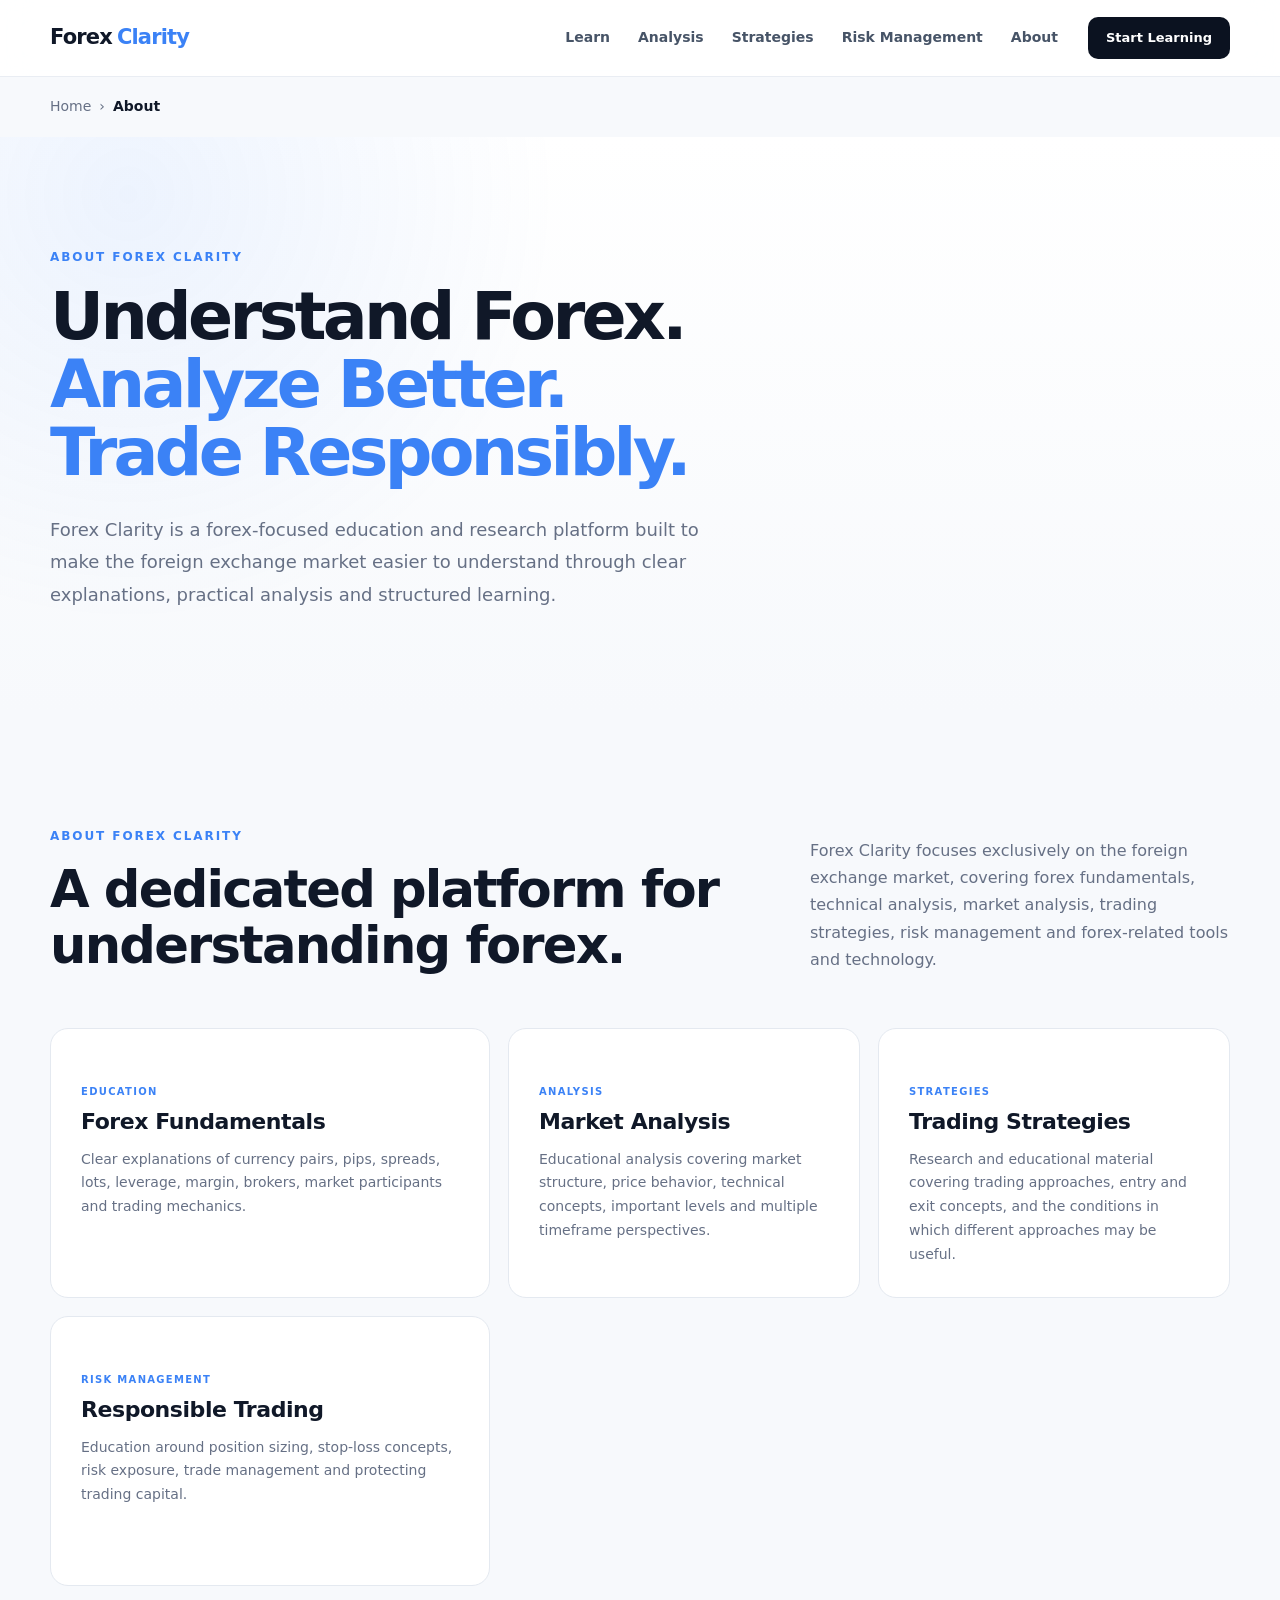
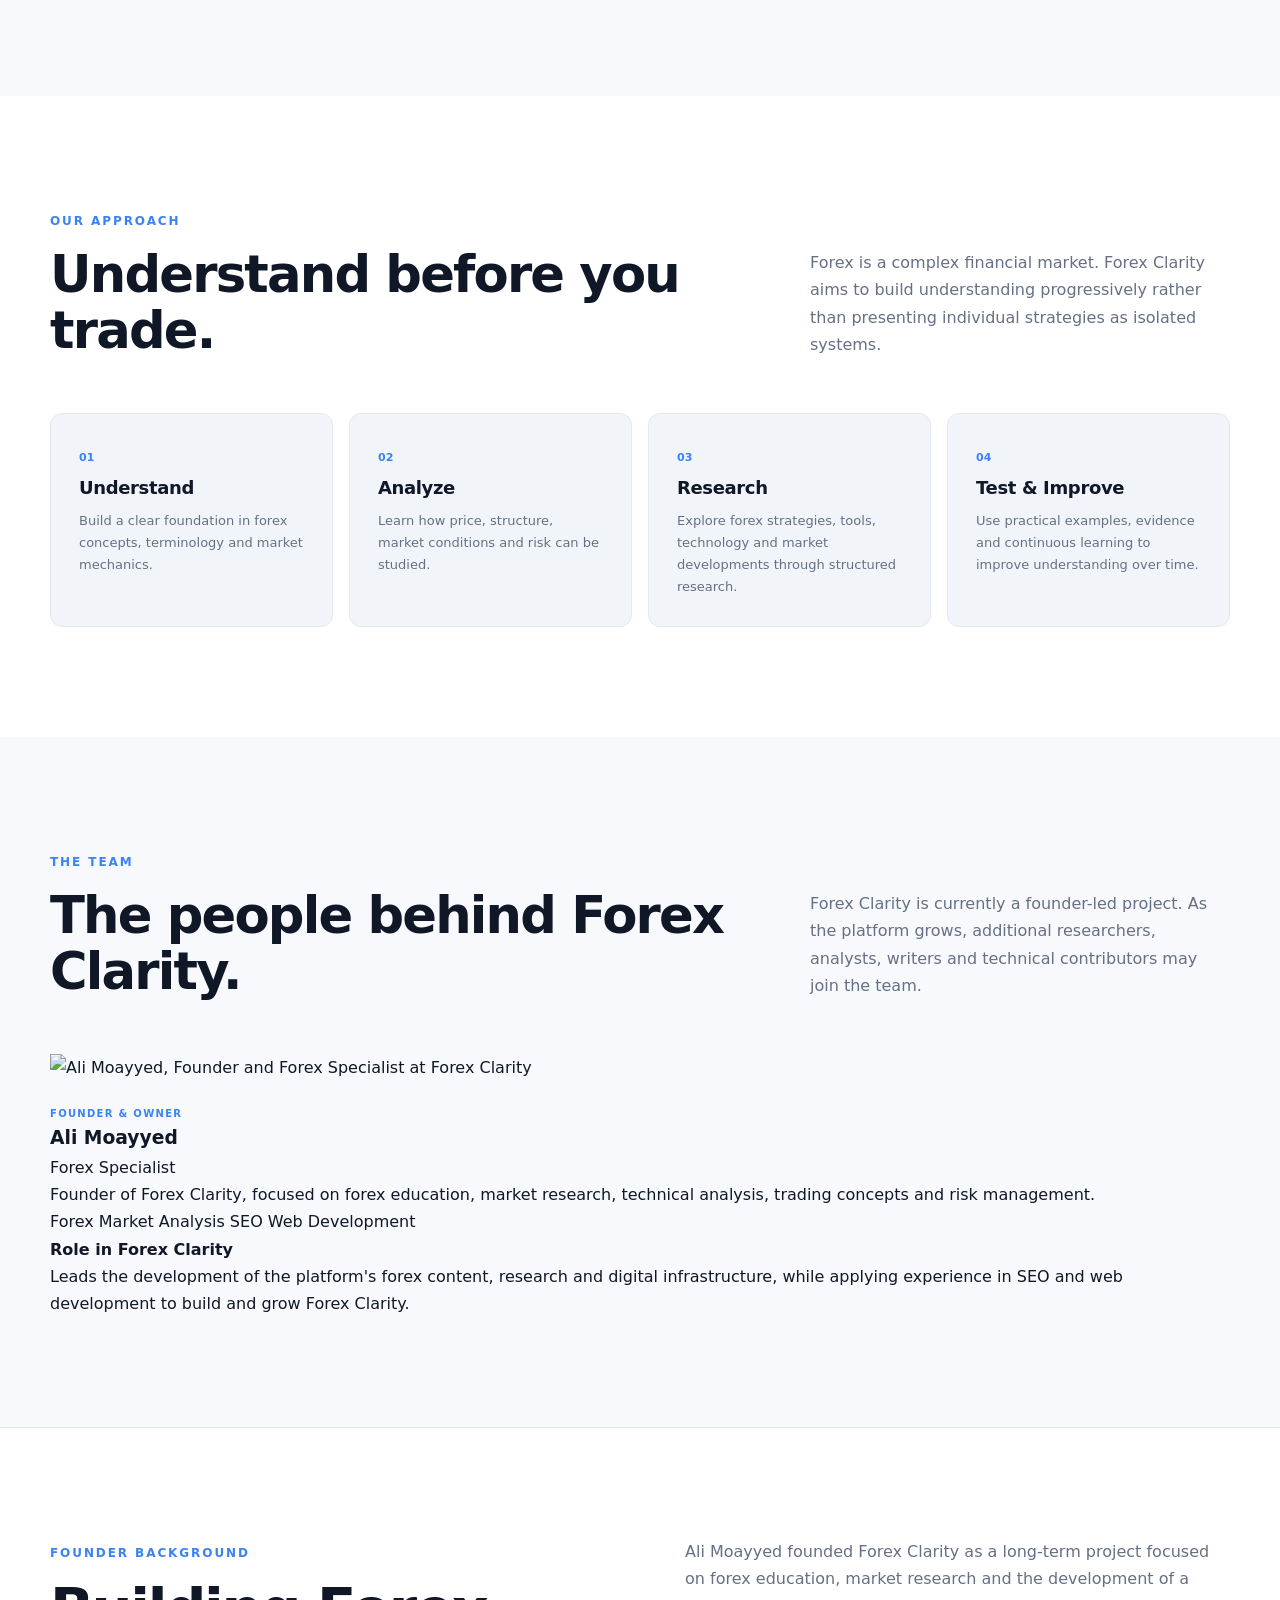
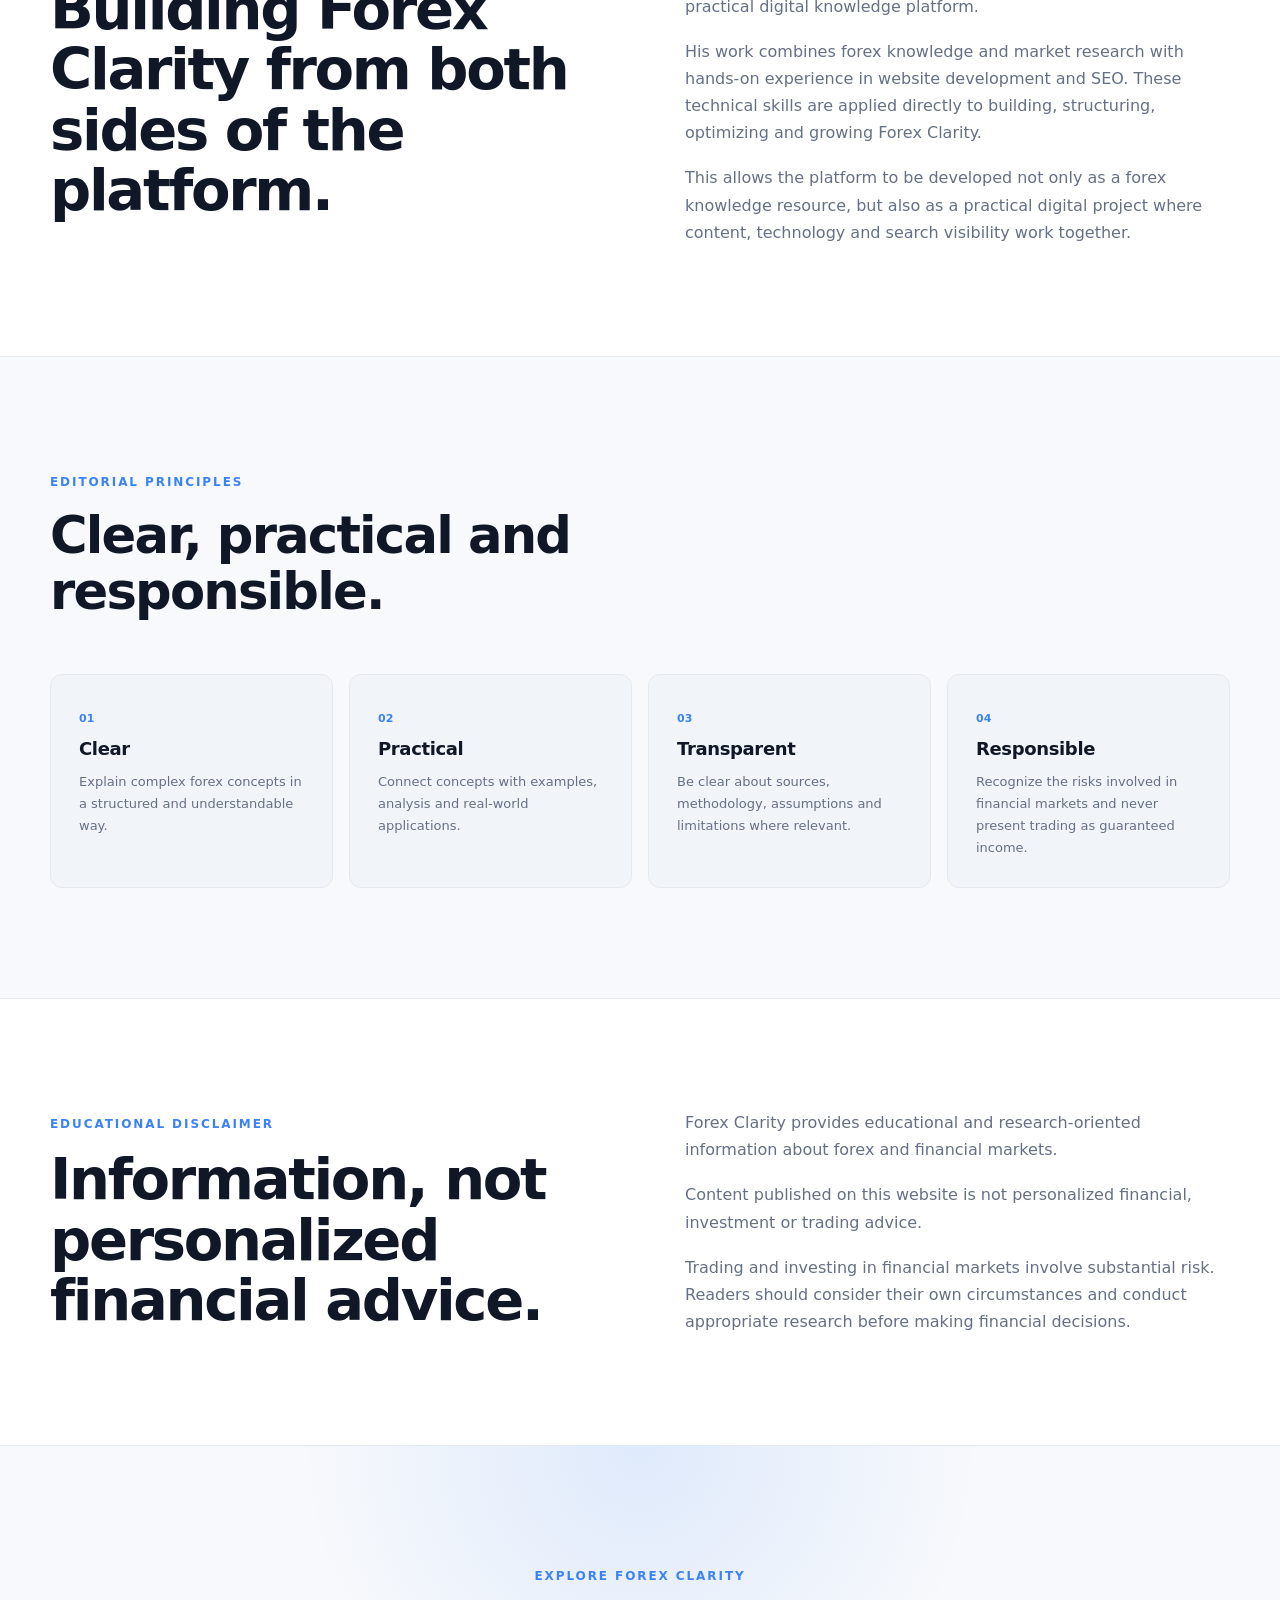
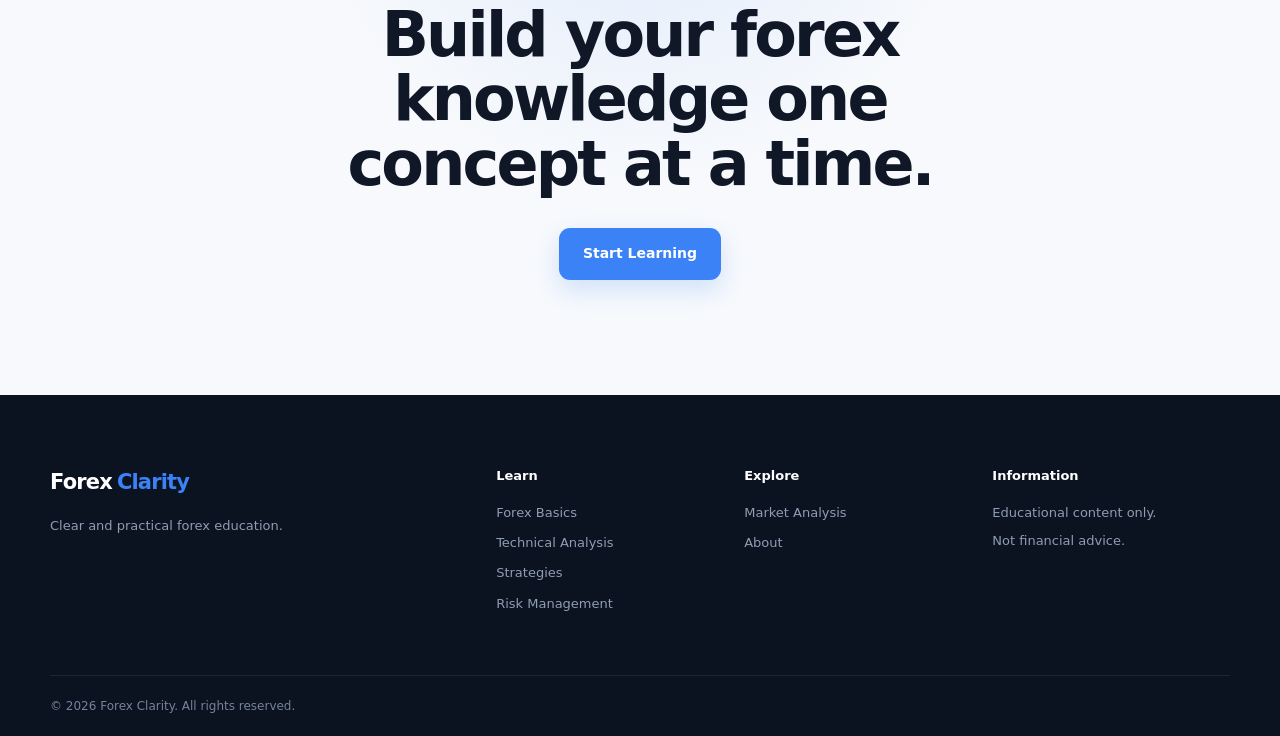
==== commit d7196d46: "Update index.html" ====
--- a/about/index.html
+++ b/about/index.html
@@ -16,7 +16,7 @@
 
   <meta
     name="description"
-    content="Learn about Forex Clarity, its educational and research approach, the topics it covers, and the people behind the platform."
+    content="Learn about Forex Clarity, a forex-focused education and research platform, its approach, and the people behind it."
   >
 
   <link
@@ -31,7 +31,7 @@
 
   <meta
     property="og:description"
-    content="Learn about Forex Clarity, its educational and research approach, the topics it covers, and the people behind the platform."
+    content="Learn about Forex Clarity, a forex-focused education and research platform, its approach, and the people behind it."
   >
 
   <meta
@@ -162,10 +162,10 @@
       </h1>
 
       <p class="hero-description">
-        Forex Clarity is a forex education and research platform
-        focused on making the foreign exchange market easier
-        to understand through clear explanations, practical
-        analysis and structured learning.
+        Forex Clarity is a forex-focused education and research
+        platform built to make the foreign exchange market
+        easier to understand through clear explanations,
+        practical analysis and structured learning.
       </p>
 
     </div>
@@ -189,20 +189,21 @@
       <div>
 
         <p class="eyebrow">
-          THE PLATFORM
+          ABOUT FOREX CLARITY
         </p>
 
         <h2>
-          A practical approach to understanding forex.
+          A dedicated platform for understanding forex.
         </h2>
 
       </div>
 
       <p>
-        Forex Clarity covers forex fundamentals, market analysis,
-        trading concepts, strategies, risk management and
-        tools and technologies related to modern forex research
-        and trading.
+        Forex Clarity focuses exclusively on the foreign
+        exchange market, covering forex fundamentals,
+        technical analysis, market analysis, trading
+        strategies, risk management and forex-related
+        tools and technology.
       </p>
 
     </div>
@@ -218,32 +219,13 @@
         </p>
 
         <h3>
-          Forex Education
-        </h3>
-
-        <p>
-          Clear explanations of forex concepts and terminology,
-          from currency pairs and pips to leverage, margin,
-          brokers and trading mechanics.
-        </p>
-
-      </article>
-
-
-      <article class="article-card">
-
-        <p class="card-kicker">
-          RESEARCH
-        </p>
-
-        <h3>
-          Forex Research
-        </h3>
-
-        <p>
-          Research-oriented content covering market behavior,
-          trading concepts, analytical frameworks and
-          developments relevant to forex.
+          Forex Fundamentals
+        </h3>
+
+        <p>
+          Clear explanations of currency pairs, pips,
+          spreads, lots, leverage, margin, brokers,
+          market participants and trading mechanics.
         </p>
 
       </article>
@@ -260,9 +242,9 @@
         </h3>
 
         <p>
-          Educational analysis of price structure, market
-          conditions, technical concepts and multiple
-          timeframe perspectives.
+          Educational analysis covering market structure,
+          price behavior, technical concepts, important
+          levels and multiple timeframe perspectives.
         </p>
 
       </article>
@@ -271,17 +253,37 @@
       <article class="article-card">
 
         <p class="card-kicker">
-          RISK
-        </p>
-
-        <h3>
-          Risk Management
-        </h3>
-
-        <p>
-          Practical education about position sizing,
-          stop-loss concepts, risk exposure and
-          trade management.
+          STRATEGIES
+        </p>
+
+        <h3>
+          Trading Strategies
+        </h3>
+
+        <p>
+          Research and educational material covering
+          trading approaches, entry and exit concepts,
+          and the conditions in which different approaches
+          may be useful.
+        </p>
+
+      </article>
+
+
+      <article class="article-card">
+
+        <p class="card-kicker">
+          RISK MANAGEMENT
+        </p>
+
+        <h3>
+          Responsible Trading
+        </h3>
+
+        <p>
+          Education around position sizing, stop-loss
+          concepts, risk exposure, trade management and
+          protecting trading capital.
         </p>
 
       </article>
@@ -317,9 +319,9 @@
       </div>
 
       <p>
-        Forex is a complex financial market. Learning individual
-        strategies without understanding the concepts behind them
-        can lead to an incomplete view of trading.
+        Forex is a complex financial market. Forex Clarity
+        aims to build understanding progressively rather than
+        presenting individual strategies as isolated systems.
       </p>
 
     </div>
@@ -375,8 +377,8 @@
         </h3>
 
         <p>
-          Explore ideas, strategies, tools and market
-          developments through structured research.
+          Explore forex strategies, tools, technology
+          and market developments through structured research.
         </p>
 
       </article>
@@ -408,7 +410,139 @@
 
 
 <!-- ================================
-     FOUNDER
+     TEAM
+     ================================ -->
+
+<section class="section team-section">
+
+  <div class="container">
+
+    <div class="section-heading">
+
+      <div>
+
+        <p class="eyebrow">
+          THE TEAM
+        </p>
+
+        <h2>
+          The people behind Forex Clarity.
+        </h2>
+
+      </div>
+
+      <p>
+        Forex Clarity is currently a founder-led project.
+        As the platform grows, additional researchers,
+        analysts, writers and technical contributors may
+        join the team.
+      </p>
+
+    </div>
+
+
+    <!-- TEAM BOARD -->
+
+    <div class="team-grid">
+
+
+      <!-- TEAM MEMBER -->
+
+      <article class="team-card">
+
+        <div class="team-card-image">
+
+          <img
+            src="../assets/images/ali-moayyed.webp"
+            alt="Ali Moayyed, Founder and Forex Specialist at Forex Clarity"
+            width="800"
+            height="800"
+            loading="lazy"
+            decoding="async"
+          >
+
+        </div>
+
+
+        <div class="team-card-content">
+
+          <p class="card-kicker">
+            FOUNDER &amp; OWNER
+          </p>
+
+
+          <h3>
+            Ali Moayyed
+          </h3>
+
+
+          <p class="team-role">
+            Forex Specialist
+          </p>
+
+
+          <p class="team-description">
+            Founder of Forex Clarity, focused on forex
+            education, market research, technical analysis,
+            trading concepts and risk management.
+          </p>
+
+
+          <div class="team-focus">
+
+            <span>
+              Forex
+            </span>
+
+            <span>
+              Market Analysis
+            </span>
+
+            <span>
+              SEO
+            </span>
+
+            <span>
+              Web Development
+            </span>
+
+          </div>
+
+
+          <div class="team-background">
+
+            <p>
+              <strong>
+                Role in Forex Clarity
+              </strong>
+            </p>
+
+            <p>
+              Leads the development of the platform's
+              forex content, research and digital infrastructure,
+              while applying experience in SEO and web development
+              to build and grow Forex Clarity.
+            </p>
+
+          </div>
+
+        </div>
+
+      </article>
+
+
+      <!-- FUTURE TEAM MEMBERS CAN BE ADDED HERE -->
+
+    </div>
+
+  </div>
+
+</section>
+
+
+
+<!-- ================================
+     FOUNDER BACKGROUND
      ================================ -->
 
 <section class="about-section">
@@ -418,11 +552,11 @@
     <div>
 
       <p class="eyebrow">
-        MEET THE FOUNDER
+        FOUNDER BACKGROUND
       </p>
 
       <h2>
-        Ali Moayyed
+        Building Forex Clarity from both sides of the platform.
       </h2>
 
     </div>
@@ -431,22 +565,27 @@
     <div>
 
       <p>
-        <strong>
-          Founder &amp; Owner of Forex Clarity
-        </strong>
-      </p>
-
-      <p>
-        Forex Clarity was founded by Ali Moayyed as a
-        long-term project focused on forex education,
-        market research and the development of a practical
-        digital knowledge platform.
-      </p>
-
-      <p>
-        Alongside building Forex Clarity, Ali works across
-        several related areas that contribute directly to
-        the development of the platform.
+        Ali Moayyed founded Forex Clarity as a long-term
+        project focused on forex education, market research
+        and the development of a practical digital knowledge
+        platform.
+      </p>
+
+
+      <p>
+        His work combines forex knowledge and market research
+        with hands-on experience in website development and
+        SEO. These technical skills are applied directly to
+        building, structuring, optimizing and growing
+        Forex Clarity.
+      </p>
+
+
+      <p>
+        This allows the platform to be developed not only
+        as a forex knowledge resource, but also as a practical
+        digital project where content, technology and search
+        visibility work together.
       </p>
 
     </div>
@@ -458,23 +597,23 @@
 
 
 <!-- ================================
-     AREAS OF WORK
+     EDITORIAL PRINCIPLES
      ================================ -->
 
 <section class="section">
 
   <div class="container">
 
-    <div class="section-heading compact">
+    <div class="section-heading">
 
       <div>
 
         <p class="eyebrow">
-          AREAS OF WORK
+          EDITORIAL PRINCIPLES
         </p>
 
         <h2>
-          Building the platform from multiple disciplines.
+          Clear, practical and responsible.
         </h2>
 
       </div>
@@ -492,12 +631,12 @@
         </span>
 
         <h3>
-          Web Development
-        </h3>
-
-        <p>
-          Website development, structure, performance,
-          user experience and technical implementation.
+          Clear
+        </h3>
+
+        <p>
+          Explain complex forex concepts in a structured
+          and understandable way.
         </p>
 
       </article>
@@ -510,12 +649,12 @@
         </span>
 
         <h3>
-          SEO
-        </h3>
-
-        <p>
-          Technical SEO, content structure, search intent,
-          information architecture and organic growth.
+          Practical
+        </h3>
+
+        <p>
+          Connect concepts with examples, analysis
+          and real-world applications.
         </p>
 
       </article>
@@ -528,12 +667,12 @@
         </span>
 
         <h3>
-          Forex Research
-        </h3>
-
-        <p>
-          Research and analysis of forex markets,
-          trading concepts, price behavior and strategies.
+          Transparent
+        </h3>
+
+        <p>
+          Be clear about sources, methodology,
+          assumptions and limitations where relevant.
         </p>
 
       </article>
@@ -546,12 +685,12 @@
         </span>
 
         <h3>
-          Risk Management
-        </h3>
-
-        <p>
-          Research and education around position sizing,
-          risk exposure and responsible trading practices.
+          Responsible
+        </h3>
+
+        <p>
+          Recognize the risks involved in financial markets
+          and never present trading as guaranteed income.
         </p>
 
       </article>
@@ -565,152 +704,7 @@
 
 
 <!-- ================================
-     TEAM
-     ================================ -->
-
-<section class="section section-light">
-
-  <div class="container">
-
-    <div class="section-heading">
-
-      <div>
-
-        <p class="eyebrow">
-          BUILDING A TEAM
-        </p>
-
-        <h2>
-          A platform designed to grow.
-        </h2>
-
-      </div>
-
-      <p>
-        Forex Clarity currently operates as a founder-led
-        project. As the platform develops, researchers,
-        writers, analysts, developers and other contributors
-        may become involved in creating, reviewing and
-        improving content.
-      </p>
-
-    </div>
-
-  </div>
-
-</section>
-
-
-
-<!-- ================================
-     EDITORIAL PRINCIPLES
-     ================================ -->
-
-<section class="section">
-
-  <div class="container">
-
-    <div class="section-heading">
-
-      <div>
-
-        <p class="eyebrow">
-          EDITORIAL PRINCIPLES
-        </p>
-
-        <h2>
-          Clear, practical and transparent.
-        </h2>
-
-      </div>
-
-    </div>
-
-
-    <div class="topic-grid">
-
-
-      <article class="topic-card">
-
-        <span>
-          01
-        </span>
-
-        <h3>
-          Clear
-        </h3>
-
-        <p>
-          Explain complex forex concepts in a structured
-          and understandable way.
-        </p>
-
-      </article>
-
-
-      <article class="topic-card">
-
-        <span>
-          02
-        </span>
-
-        <h3>
-          Practical
-        </h3>
-
-        <p>
-          Connect concepts with examples, analysis
-          and real-world applications.
-        </p>
-
-      </article>
-
-
-      <article class="topic-card">
-
-        <span>
-          03
-        </span>
-
-        <h3>
-          Transparent
-        </h3>
-
-        <p>
-          Be clear about sources, methodology,
-          assumptions and limitations where relevant.
-        </p>
-
-      </article>
-
-
-      <article class="topic-card">
-
-        <span>
-          04
-        </span>
-
-        <h3>
-          Responsible
-        </h3>
-
-        <p>
-          Recognize the risks involved in financial markets
-          and avoid presenting trading as guaranteed income.
-        </p>
-
-      </article>
-
-    </div>
-
-  </div>
-
-</section>
-
-
-
-<!-- ================================
-     DISCLAIMER
+     EDUCATIONAL DISCLAIMER
      ================================ -->
 
 <section class="about-section">
@@ -738,10 +732,12 @@
         and financial markets.
       </p>
 
+
       <p>
         Content published on this website is not
         personalized financial, investment or trading advice.
       </p>
+
 
       <p>
         Trading and investing in financial markets involve
@@ -770,9 +766,11 @@
       EXPLORE FOREX CLARITY
     </p>
 
+
     <h2>
       Build your forex knowledge one concept at a time.
     </h2>
+
 
     <a
       class="button button-primary"
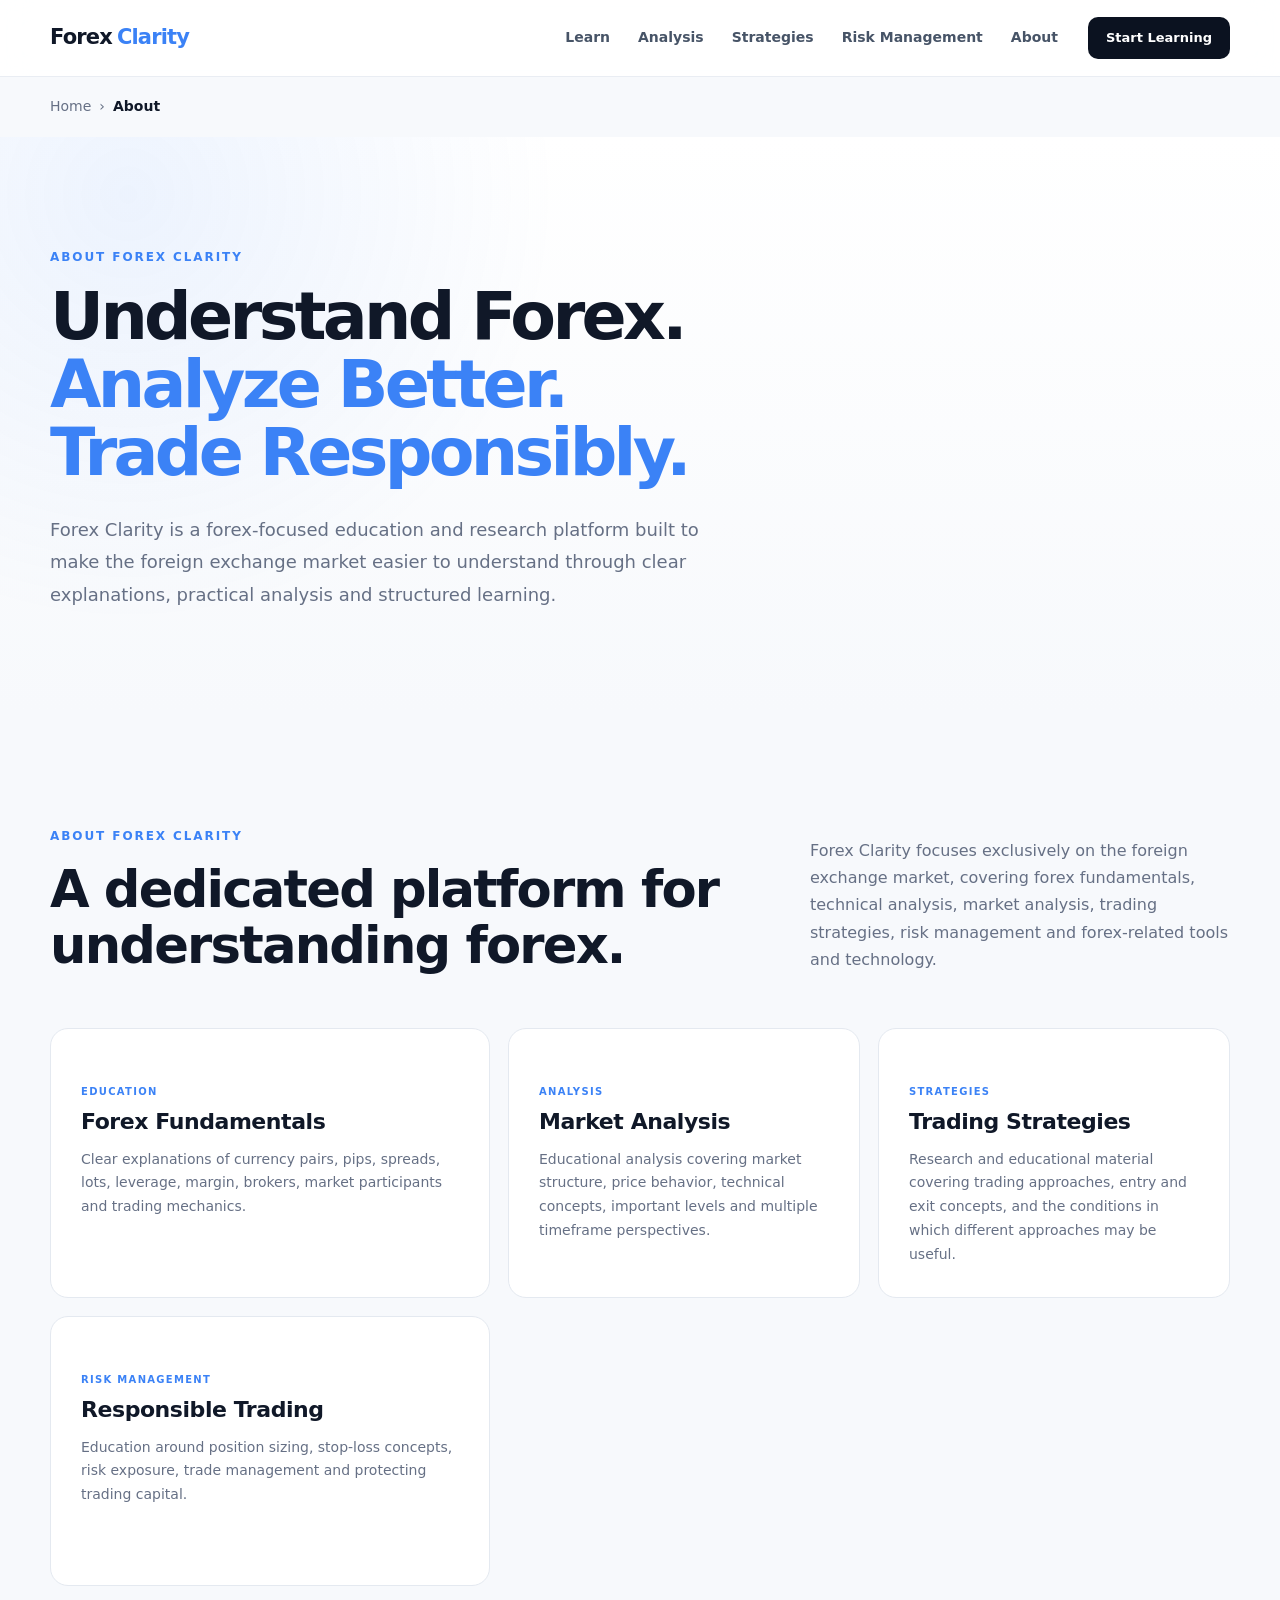
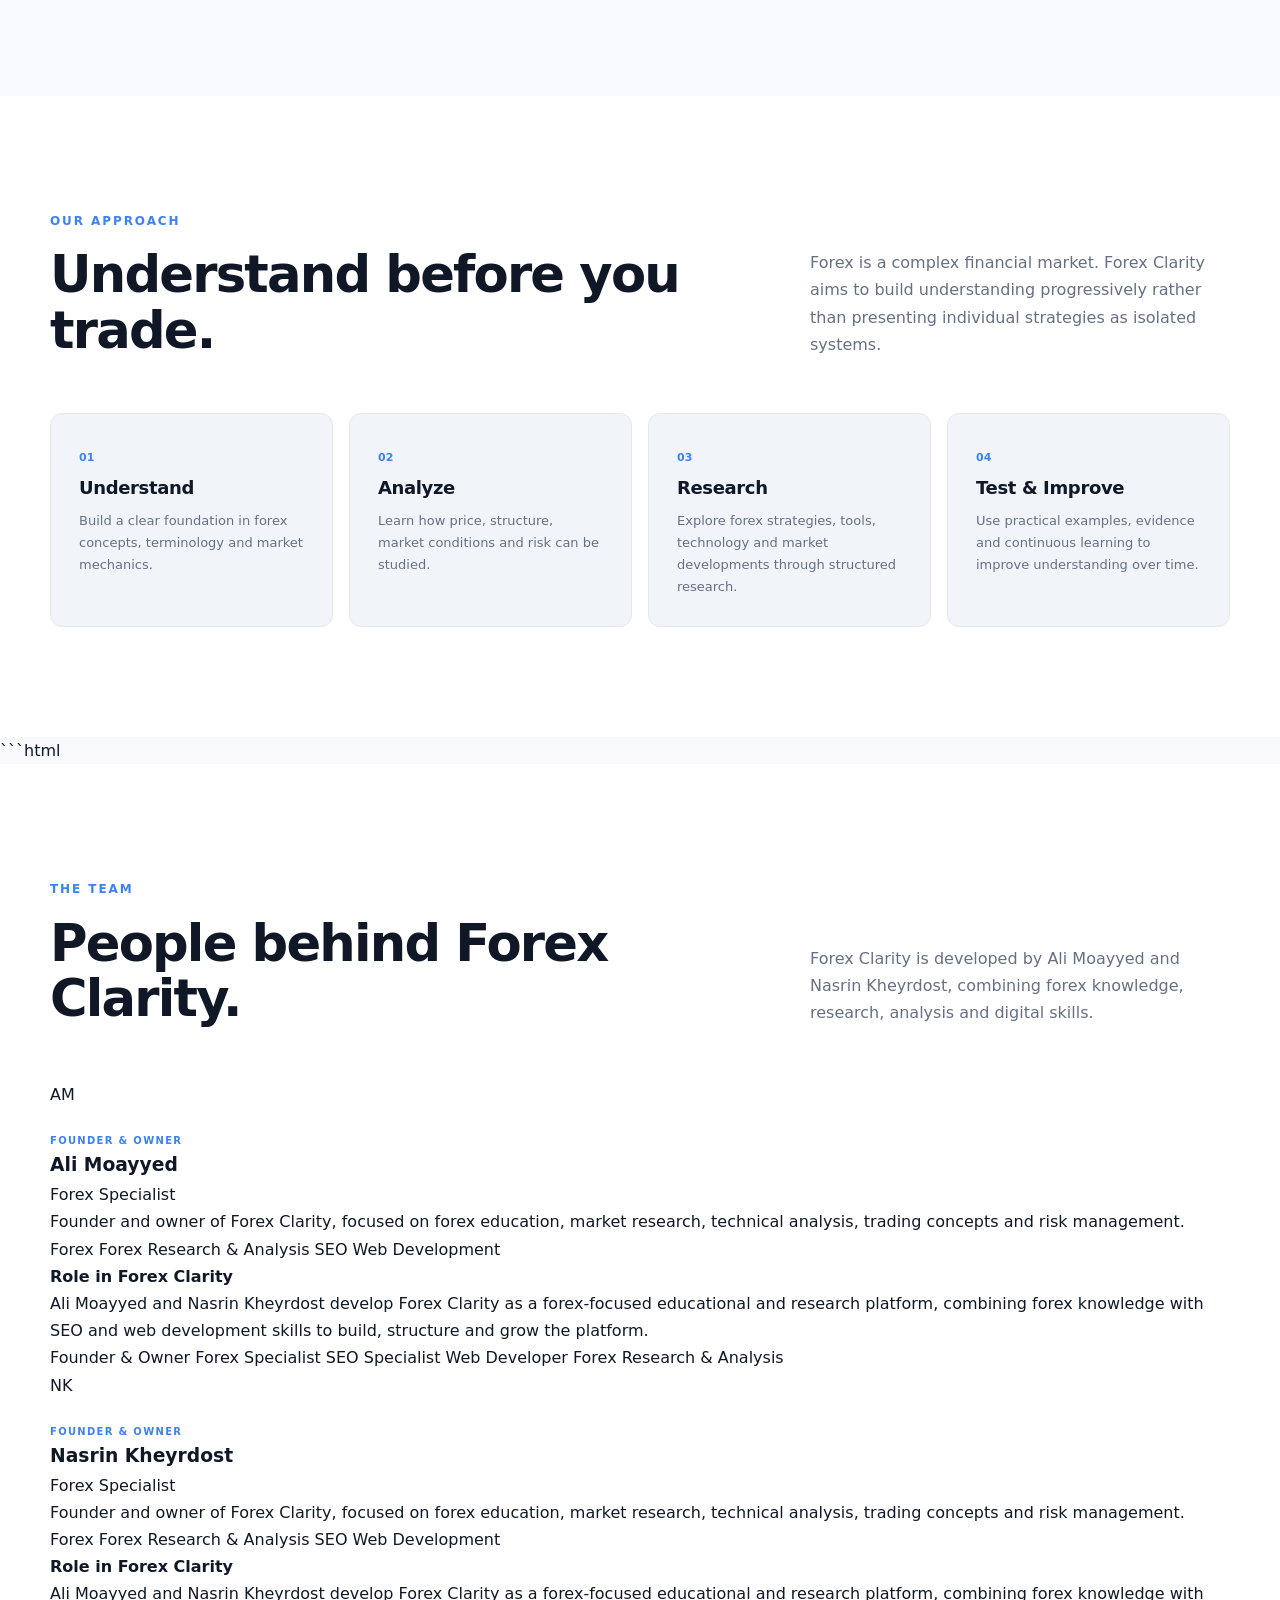
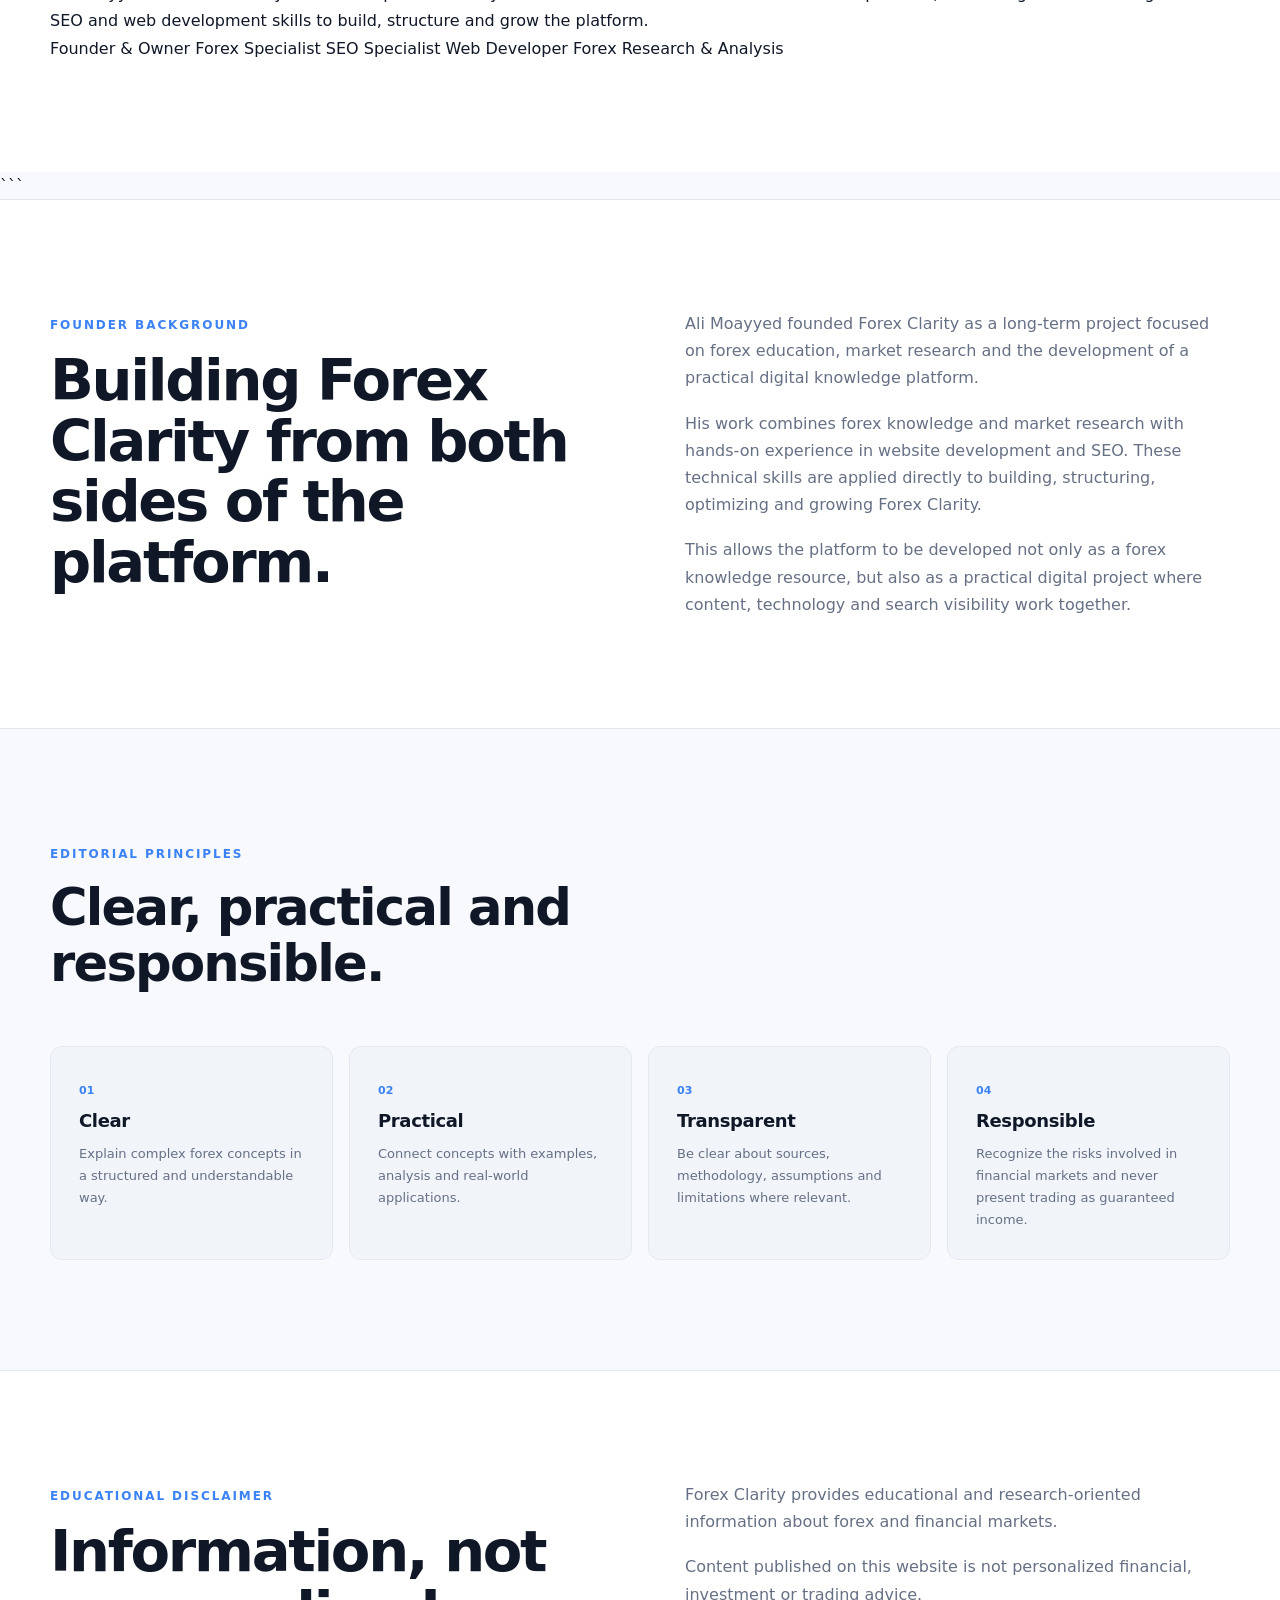
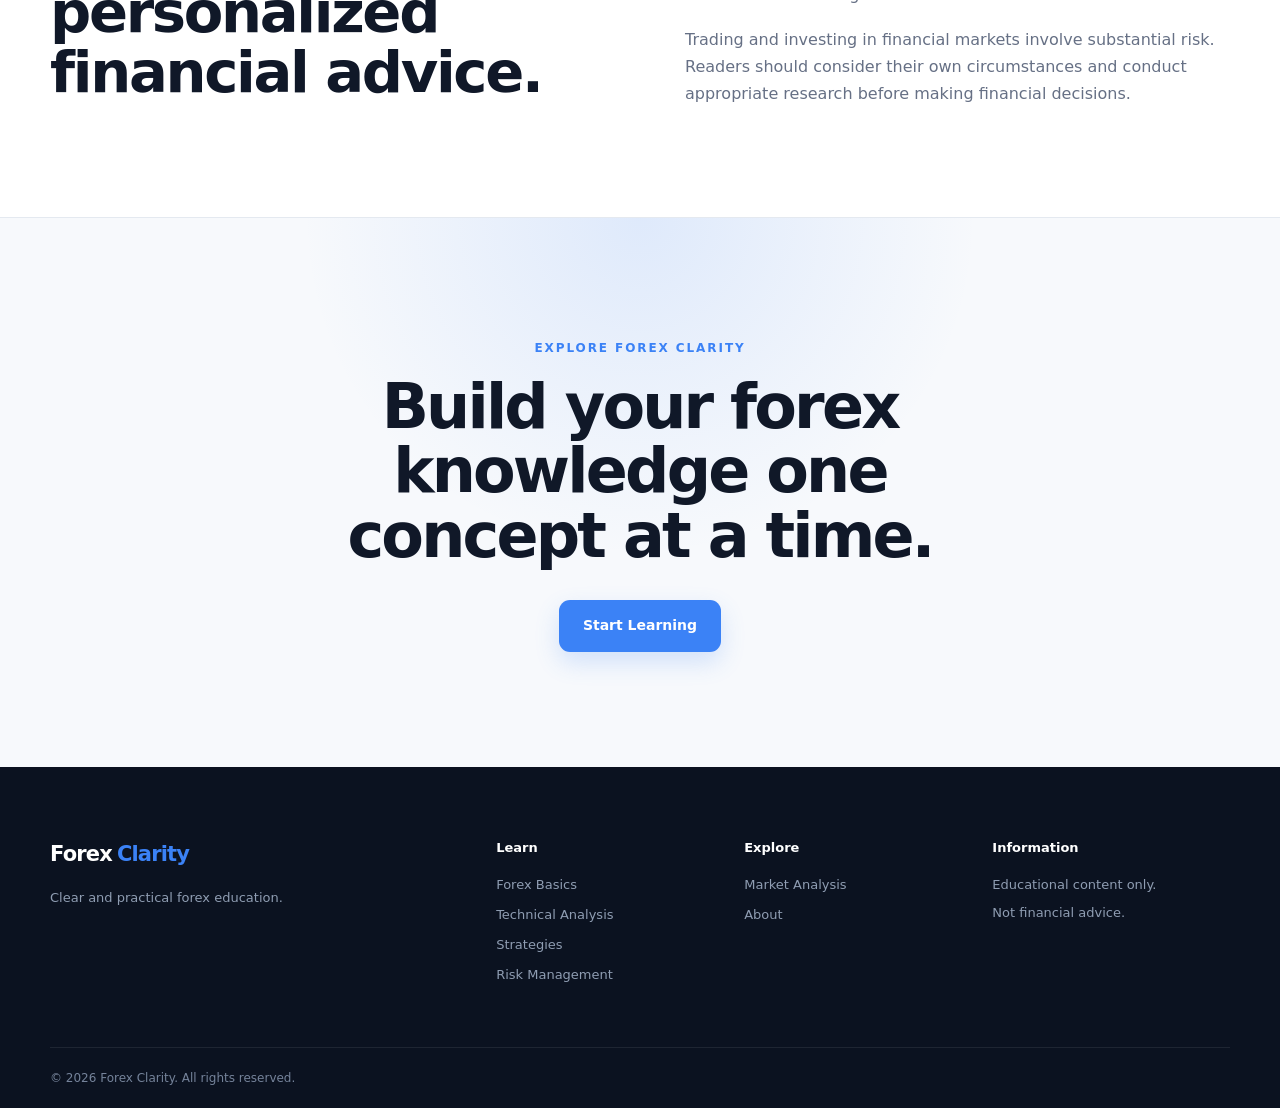
==== commit b559cff9: "Update index.html" ====
--- a/about/index.html
+++ b/about/index.html
@@ -413,131 +413,132 @@
      TEAM
      ================================ -->
 
-<section class="section team-section">
-
+```html
+<section class="section section-light">
   <div class="container">
-
     <div class="section-heading">
-
       <div>
-
-        <p class="eyebrow">
-          THE TEAM
-        </p>
-
-        <h2>
-          The people behind Forex Clarity.
-        </h2>
-
+        <p class="eyebrow">THE TEAM</p>
+        <h2>People behind Forex Clarity.</h2>
       </div>
-
-      <p>
-        Forex Clarity is currently a founder-led project.
-        As the platform grows, additional researchers,
-        analysts, writers and technical contributors may
-        join the team.
-      </p>
-
-    </div>
-
-
-    <!-- TEAM BOARD -->
+      <p>
+        Forex Clarity is developed by Ali Moayyed and Nasrin Kheyrdost,
+        combining forex knowledge, research, analysis and digital skills.
+      </p>
+    </div>
 
     <div class="team-grid">
 
-
-      <!-- TEAM MEMBER -->
-
+      <!-- Ali Moayyed -->
       <article class="team-card">
 
-        <div class="team-card-image">
-
-          <img
-            src="../assets/images/ali-moayyed.webp"
-            alt="Ali Moayyed, Founder and Forex Specialist at Forex Clarity"
-            width="800"
-            height="800"
-            loading="lazy"
-            decoding="async"
-          >
-
+        <div class="team-card-placeholder" aria-hidden="true">
+          <span>AM</span>
         </div>
 
-
         <div class="team-card-content">
 
-          <p class="card-kicker">
-            FOUNDER &amp; OWNER
-          </p>
-
-
-          <h3>
-            Ali Moayyed
-          </h3>
-
+          <p class="card-kicker">FOUNDER &amp; OWNER</p>
+
+          <h3>Ali Moayyed</h3>
 
           <p class="team-role">
             Forex Specialist
           </p>
 
-
           <p class="team-description">
-            Founder of Forex Clarity, focused on forex
+            Founder and owner of Forex Clarity, focused on forex
             education, market research, technical analysis,
             trading concepts and risk management.
           </p>
 
-
           <div class="team-focus">
-
-            <span>
-              Forex
-            </span>
-
-            <span>
-              Market Analysis
-            </span>
-
-            <span>
-              SEO
-            </span>
-
-            <span>
-              Web Development
-            </span>
-
+            <span>Forex</span>
+            <span>Forex Research &amp; Analysis</span>
+            <span>SEO</span>
+            <span>Web Development</span>
           </div>
 
-
           <div class="team-background">
-
+            <p><strong>Role in Forex Clarity</strong></p>
             <p>
-              <strong>
-                Role in Forex Clarity
-              </strong>
+              Ali Moayyed and Nasrin Kheyrdost develop Forex Clarity
+              as a forex-focused educational and research platform,
+              combining forex knowledge with SEO and web development
+              skills to build, structure and grow the platform.
             </p>
-
+          </div>
+
+          <div class="team-titles">
+            <span>Founder &amp; Owner</span>
+            <span>Forex Specialist</span>
+            <span>SEO Specialist</span>
+            <span>Web Developer</span>
+            <span>Forex Research &amp; Analysis</span>
+          </div>
+
+        </div>
+
+      </article>
+
+
+      <!-- Nasrin Kheyrdost -->
+      <article class="team-card">
+
+        <div class="team-card-placeholder" aria-hidden="true">
+          <span>NK</span>
+        </div>
+
+        <div class="team-card-content">
+
+          <p class="card-kicker">FOUNDER &amp; OWNER</p>
+
+          <h3>Nasrin Kheyrdost</h3>
+
+          <p class="team-role">
+            Forex Specialist
+          </p>
+
+          <p class="team-description">
+            Founder and owner of Forex Clarity, focused on forex
+            education, market research, technical analysis,
+            trading concepts and risk management.
+          </p>
+
+          <div class="team-focus">
+            <span>Forex</span>
+            <span>Forex Research &amp; Analysis</span>
+            <span>SEO</span>
+            <span>Web Development</span>
+          </div>
+
+          <div class="team-background">
+            <p><strong>Role in Forex Clarity</strong></p>
             <p>
-              Leads the development of the platform's
-              forex content, research and digital infrastructure,
-              while applying experience in SEO and web development
-              to build and grow Forex Clarity.
+              Ali Moayyed and Nasrin Kheyrdost develop Forex Clarity
+              as a forex-focused educational and research platform,
+              combining forex knowledge with SEO and web development
+              skills to build, structure and grow the platform.
             </p>
-
           </div>
 
+          <div class="team-titles">
+            <span>Founder &amp; Owner</span>
+            <span>Forex Specialist</span>
+            <span>SEO Specialist</span>
+            <span>Web Developer</span>
+            <span>Forex Research &amp; Analysis</span>
+          </div>
+
         </div>
 
       </article>
 
-
-      <!-- FUTURE TEAM MEMBERS CAN BE ADDED HERE -->
-
-    </div>
-
-  </div>
-
+    </div>
+  </div>
 </section>
+```
+
 
 
 
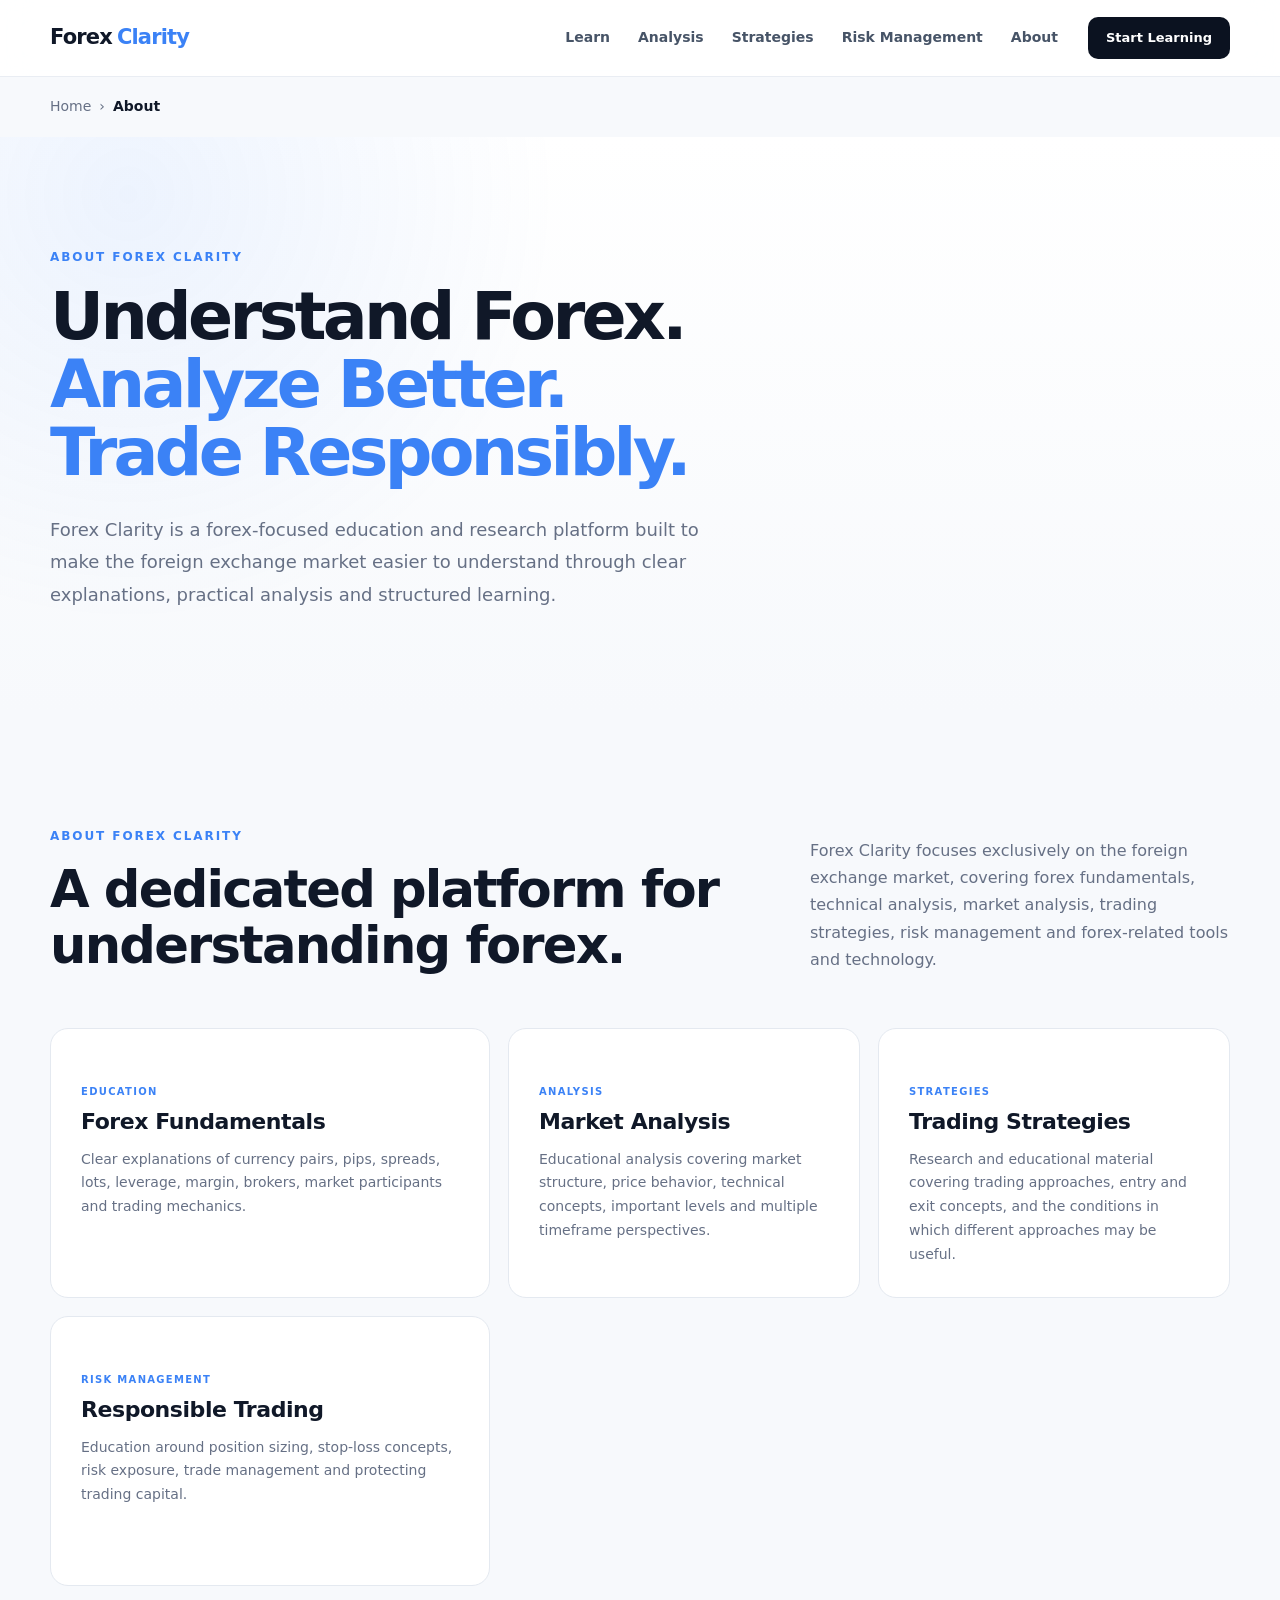
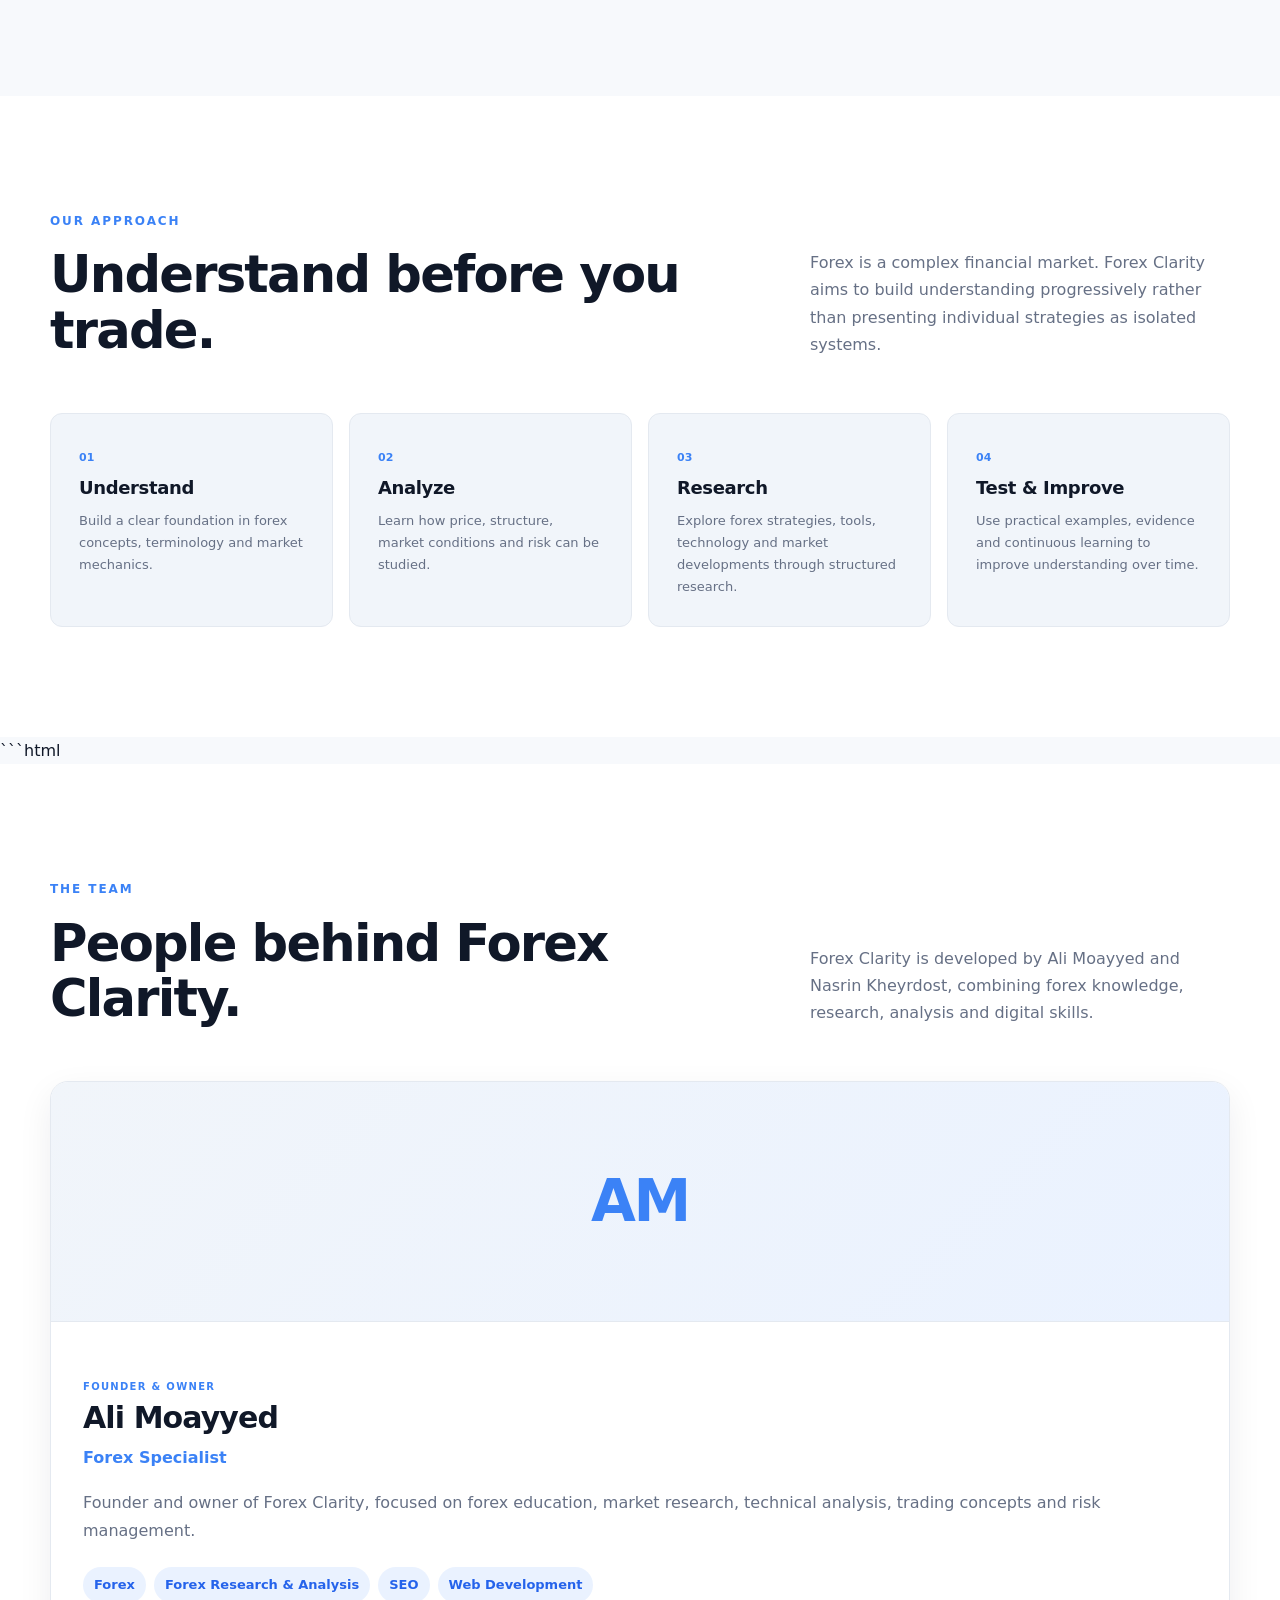
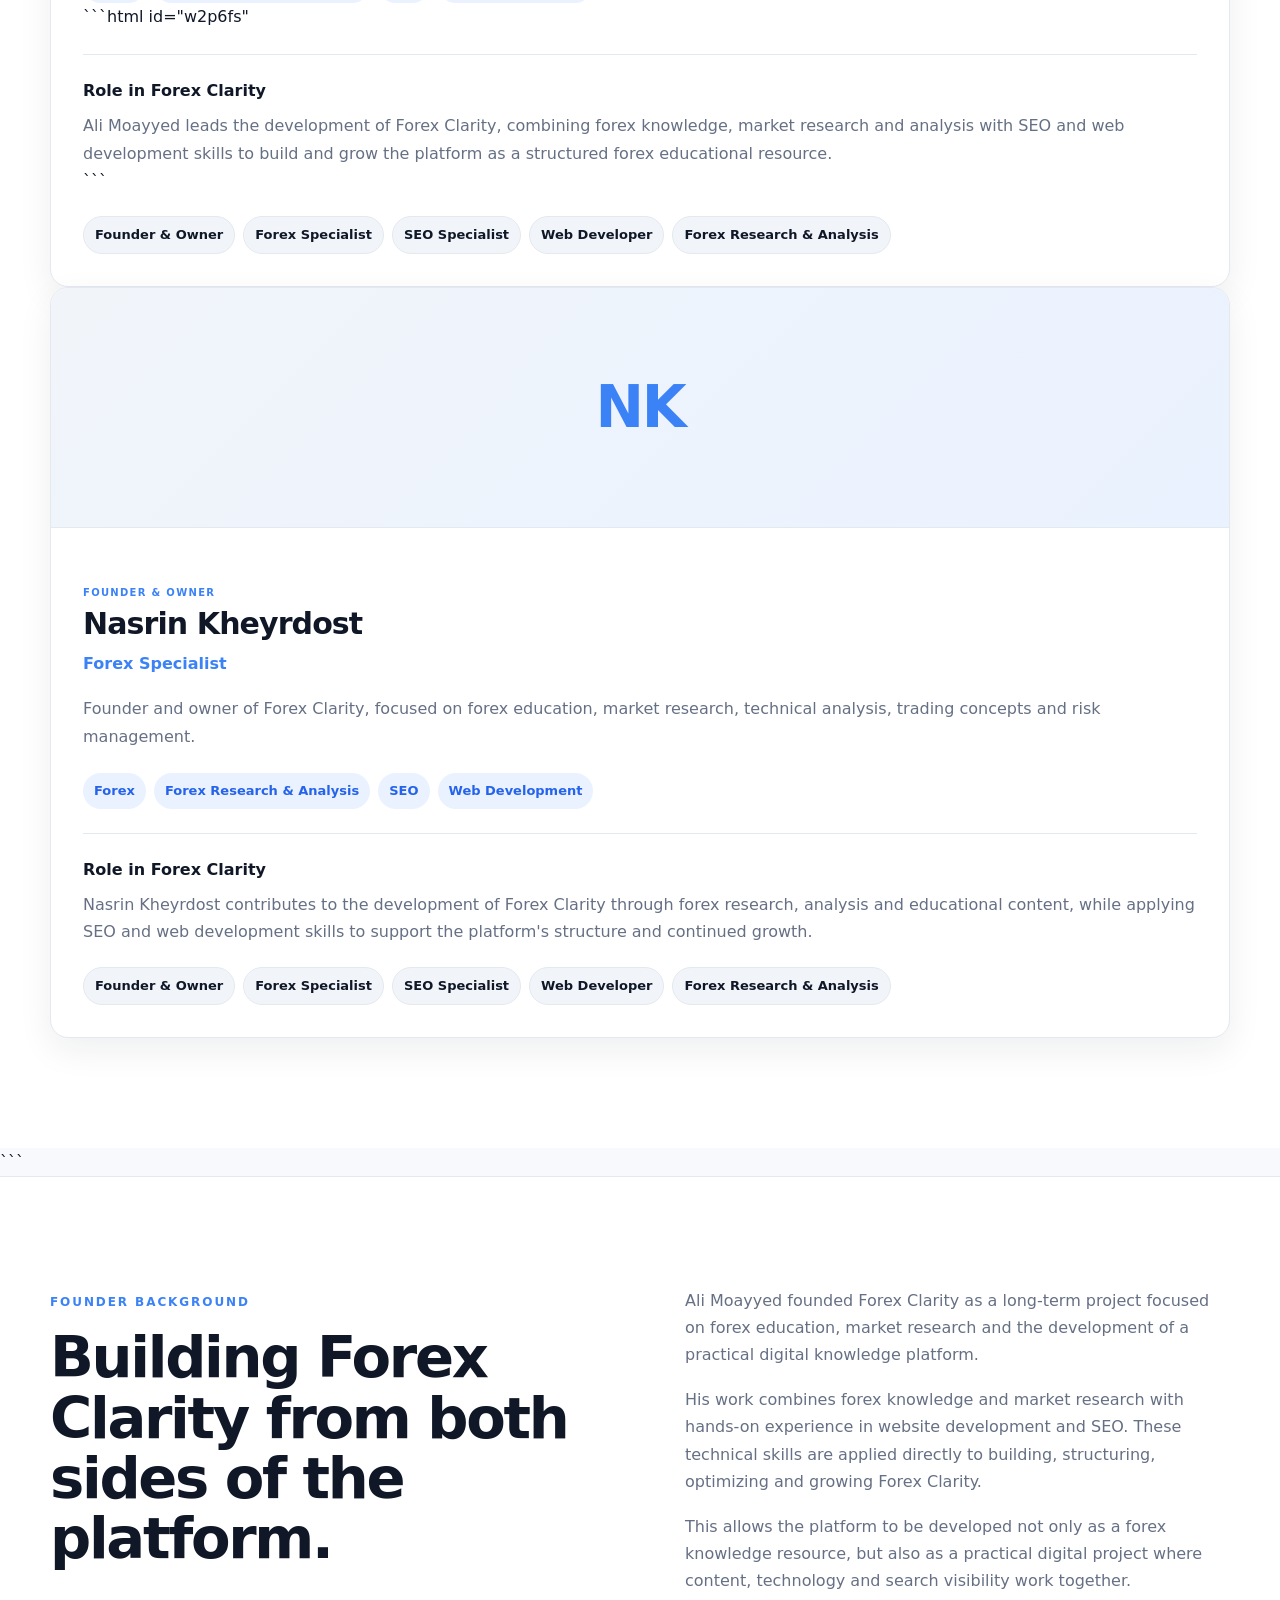
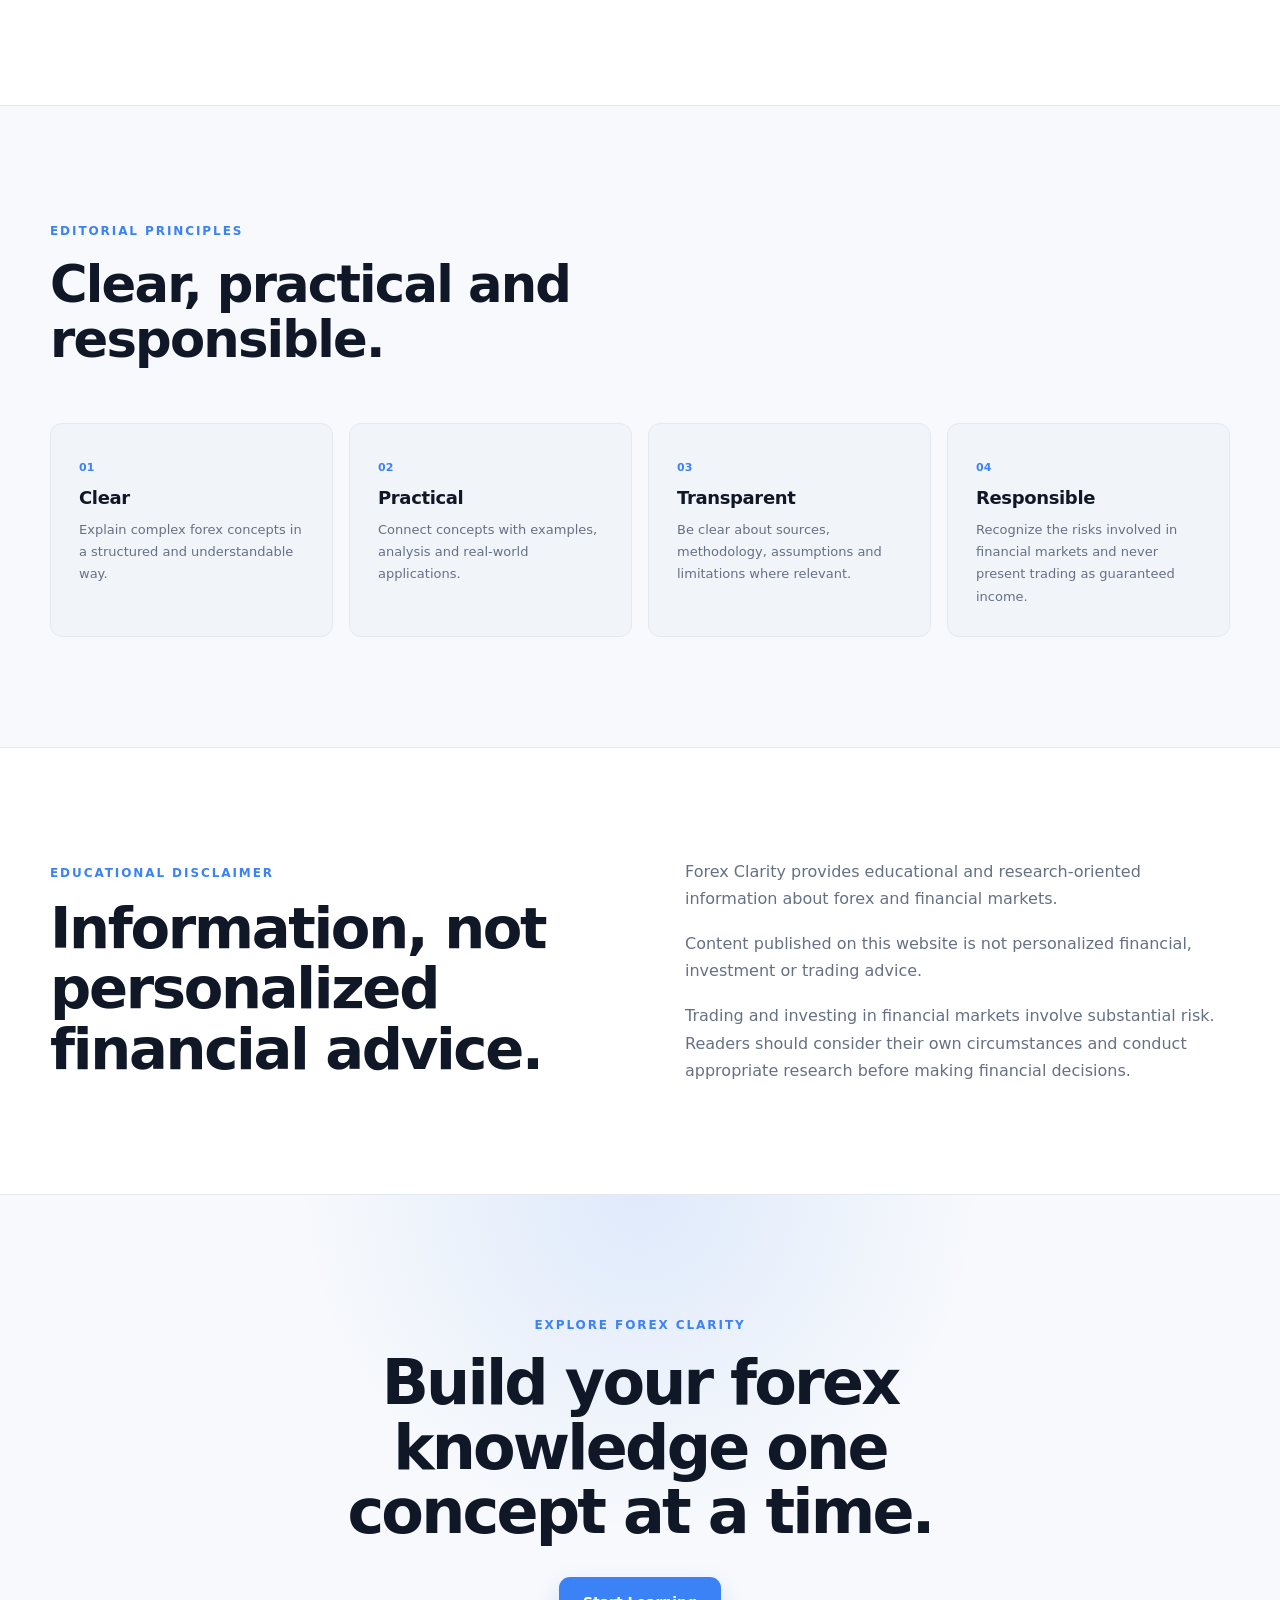
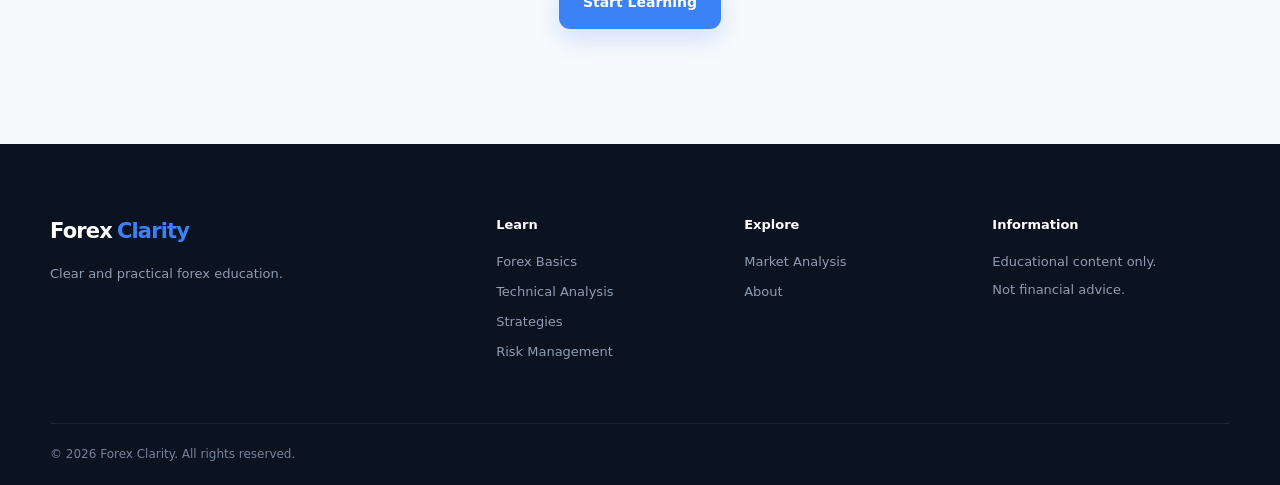
==== commit 19e39840: "Update index.html" ====
--- a/about/index.html
+++ b/about/index.html
@@ -459,15 +459,18 @@
             <span>Web Development</span>
           </div>
 
-          <div class="team-background">
-            <p><strong>Role in Forex Clarity</strong></p>
-            <p>
-              Ali Moayyed and Nasrin Kheyrdost develop Forex Clarity
-              as a forex-focused educational and research platform,
-              combining forex knowledge with SEO and web development
-              skills to build, structure and grow the platform.
-            </p>
-          </div>
+          ```html id="w2p6fs"
+<div class="team-background">
+  <p><strong>Role in Forex Clarity</strong></p>
+  <p>
+    Ali Moayyed leads the development of Forex Clarity,
+    combining forex knowledge, market research and analysis
+    with SEO and web development skills to build and grow
+    the platform as a structured forex educational resource.
+  </p>
+</div>
+```
+
 
           <div class="team-titles">
             <span>Founder &amp; Owner</span>
@@ -512,15 +515,19 @@
             <span>Web Development</span>
           </div>
 
-          <div class="team-background">
-            <p><strong>Role in Forex Clarity</strong></p>
-            <p>
-              Ali Moayyed and Nasrin Kheyrdost develop Forex Clarity
-              as a forex-focused educational and research platform,
-              combining forex knowledge with SEO and web development
-              skills to build, structure and grow the platform.
-            </p>
-          </div>
+       
+<div class="team-background">
+  <p><strong>Role in Forex Clarity</strong></p>
+  <p>
+    Nasrin Kheyrdost contributes to the development of
+    Forex Clarity through forex research, analysis and
+    educational content, while applying SEO and web
+    development skills to support the platform's structure
+    and continued growth.
+  </p>
+</div>
+
+
 
           <div class="team-titles">
             <span>Founder &amp; Owner</span>
--- a/assets/css/style.css
+++ b/assets/css/style.css
@@ -1463,3 +1463,145 @@
   display: inline;
   color: var(--accent);
 }
+
+```css
+/* ================================
+   Team Section
+   ================================ */
+
+.team-grid {
+  display: grid;
+  grid-template-columns: repeat(2, minmax(0, 1fr));
+  gap: 28px;
+}
+
+.team-card {
+  background: var(--surface);
+  border: 1px solid var(--line);
+  border-radius: var(--radius);
+  overflow: hidden;
+  box-shadow: var(--shadow);
+}
+
+.team-card-placeholder {
+  height: 240px;
+  display: flex;
+  align-items: center;
+  justify-content: center;
+  background:
+    linear-gradient(
+      135deg,
+      var(--surface-soft),
+      var(--accent-light)
+    );
+  border-bottom: 1px solid var(--line);
+}
+
+.team-card-placeholder span {
+  font-size: 58px;
+  font-weight: 800;
+  letter-spacing: -0.04em;
+  color: var(--accent);
+}
+
+.team-card-content {
+  padding: 32px;
+}
+
+.team-card-content h3 {
+  margin-top: 6px;
+  font-size: 30px;
+  line-height: 1.15;
+  letter-spacing: -0.03em;
+}
+
+.team-role {
+  margin-top: 8px;
+  color: var(--accent);
+  font-weight: 700;
+}
+
+.team-description {
+  margin-top: 18px;
+  color: var(--text-soft);
+  line-height: 1.75;
+}
+
+.team-focus,
+.team-titles {
+  display: flex;
+  flex-wrap: wrap;
+  gap: 8px;
+}
+
+.team-focus {
+  margin-top: 22px;
+}
+
+.team-focus span,
+.team-titles span {
+  display: inline-flex;
+  align-items: center;
+  padding: 7px 11px;
+  border-radius: 999px;
+  font-size: 13px;
+  font-weight: 600;
+}
+
+.team-focus span {
+  background: var(--accent-light);
+  color: var(--accent-dark);
+}
+
+.team-background {
+  margin-top: 24px;
+  padding-top: 22px;
+  border-top: 1px solid var(--line);
+  color: var(--text-soft);
+  line-height: 1.7;
+}
+
+.team-background p + p {
+  margin-top: 8px;
+}
+
+.team-background strong {
+  color: var(--text);
+}
+
+.team-titles {
+  margin-top: 22px;
+}
+
+.team-titles span {
+  background: var(--surface-soft);
+  color: var(--text);
+  border: 1px solid var(--line);
+}
+
+
+/* ================================
+   Responsive
+   ================================ */
+
+@media (max-width: 800px) {
+  .team-grid {
+    grid-template-columns: 1fr;
+  }
+}
+
+@media (max-width: 560px) {
+  .team-card-content {
+    padding: 24px;
+  }
+
+  .team-card-placeholder {
+    height: 200px;
+  }
+
+  .team-card-content h3 {
+    font-size: 26px;
+  }
+}
+```
+
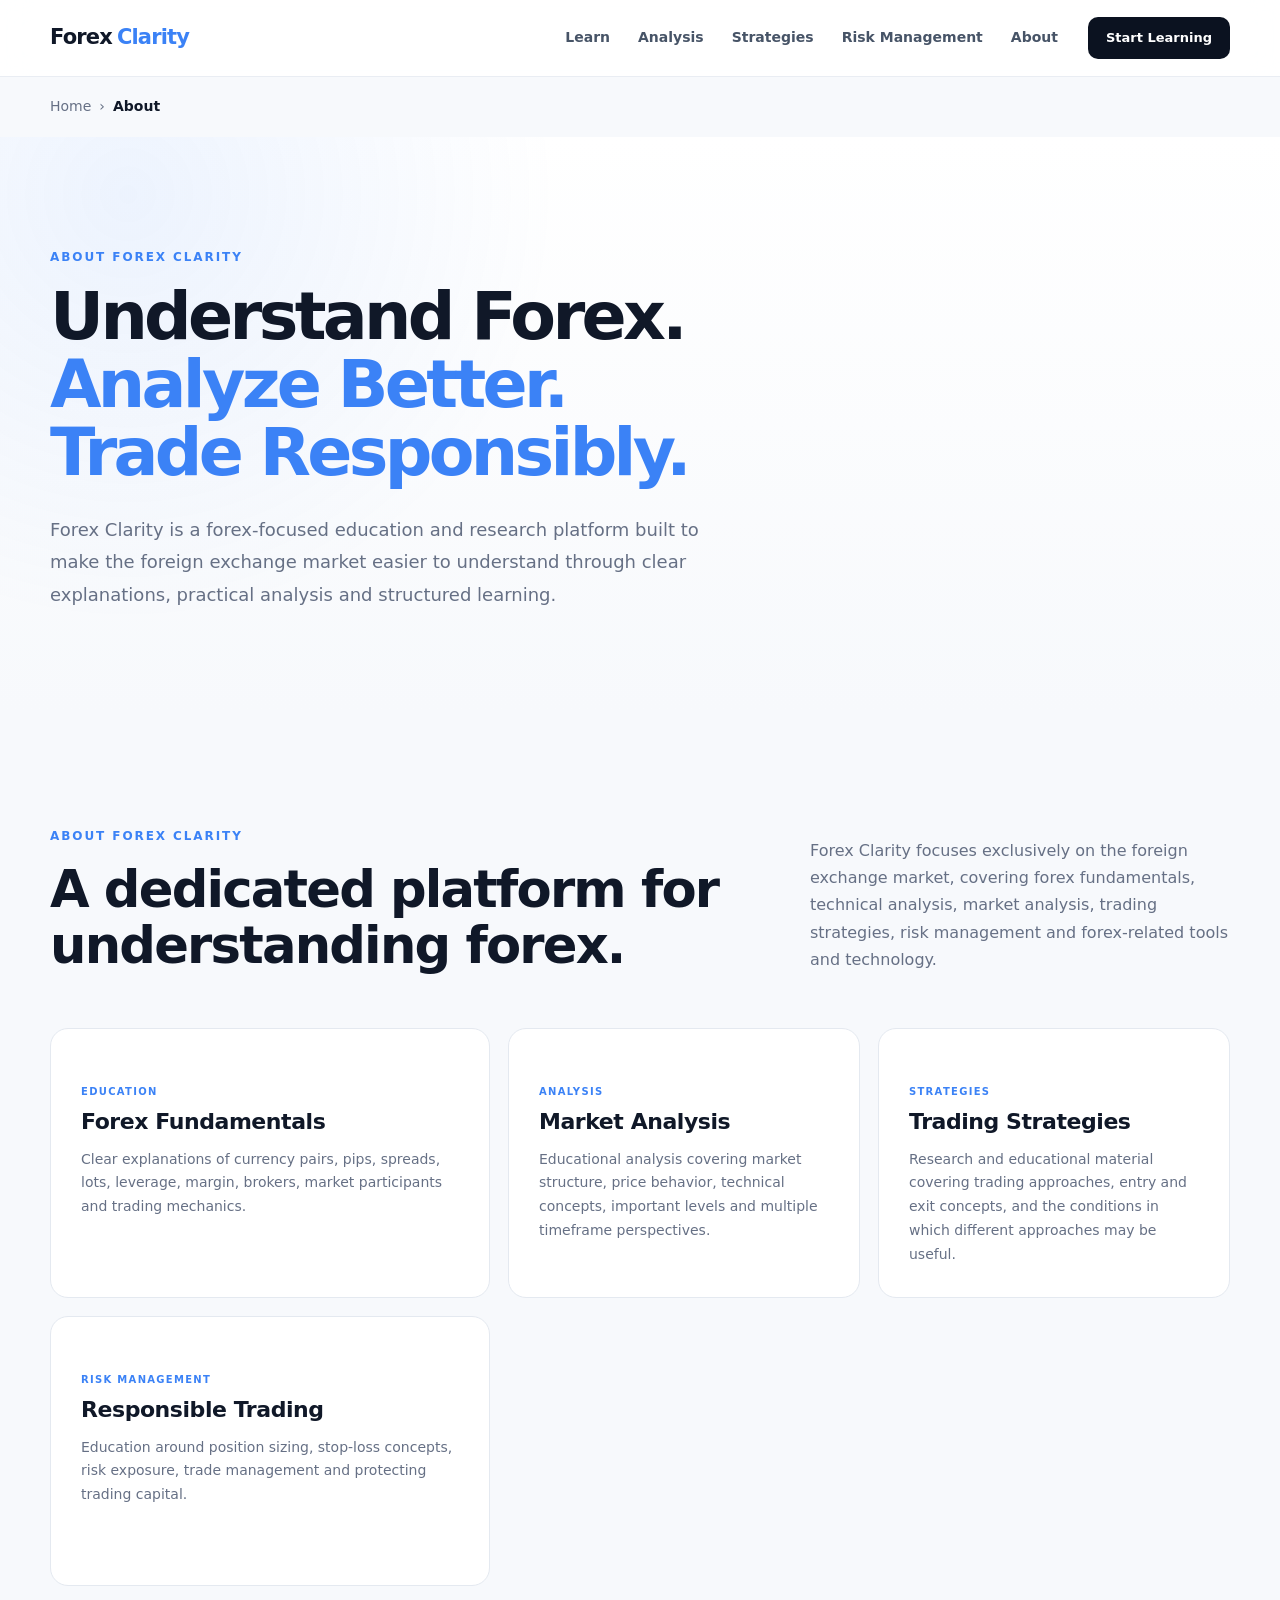
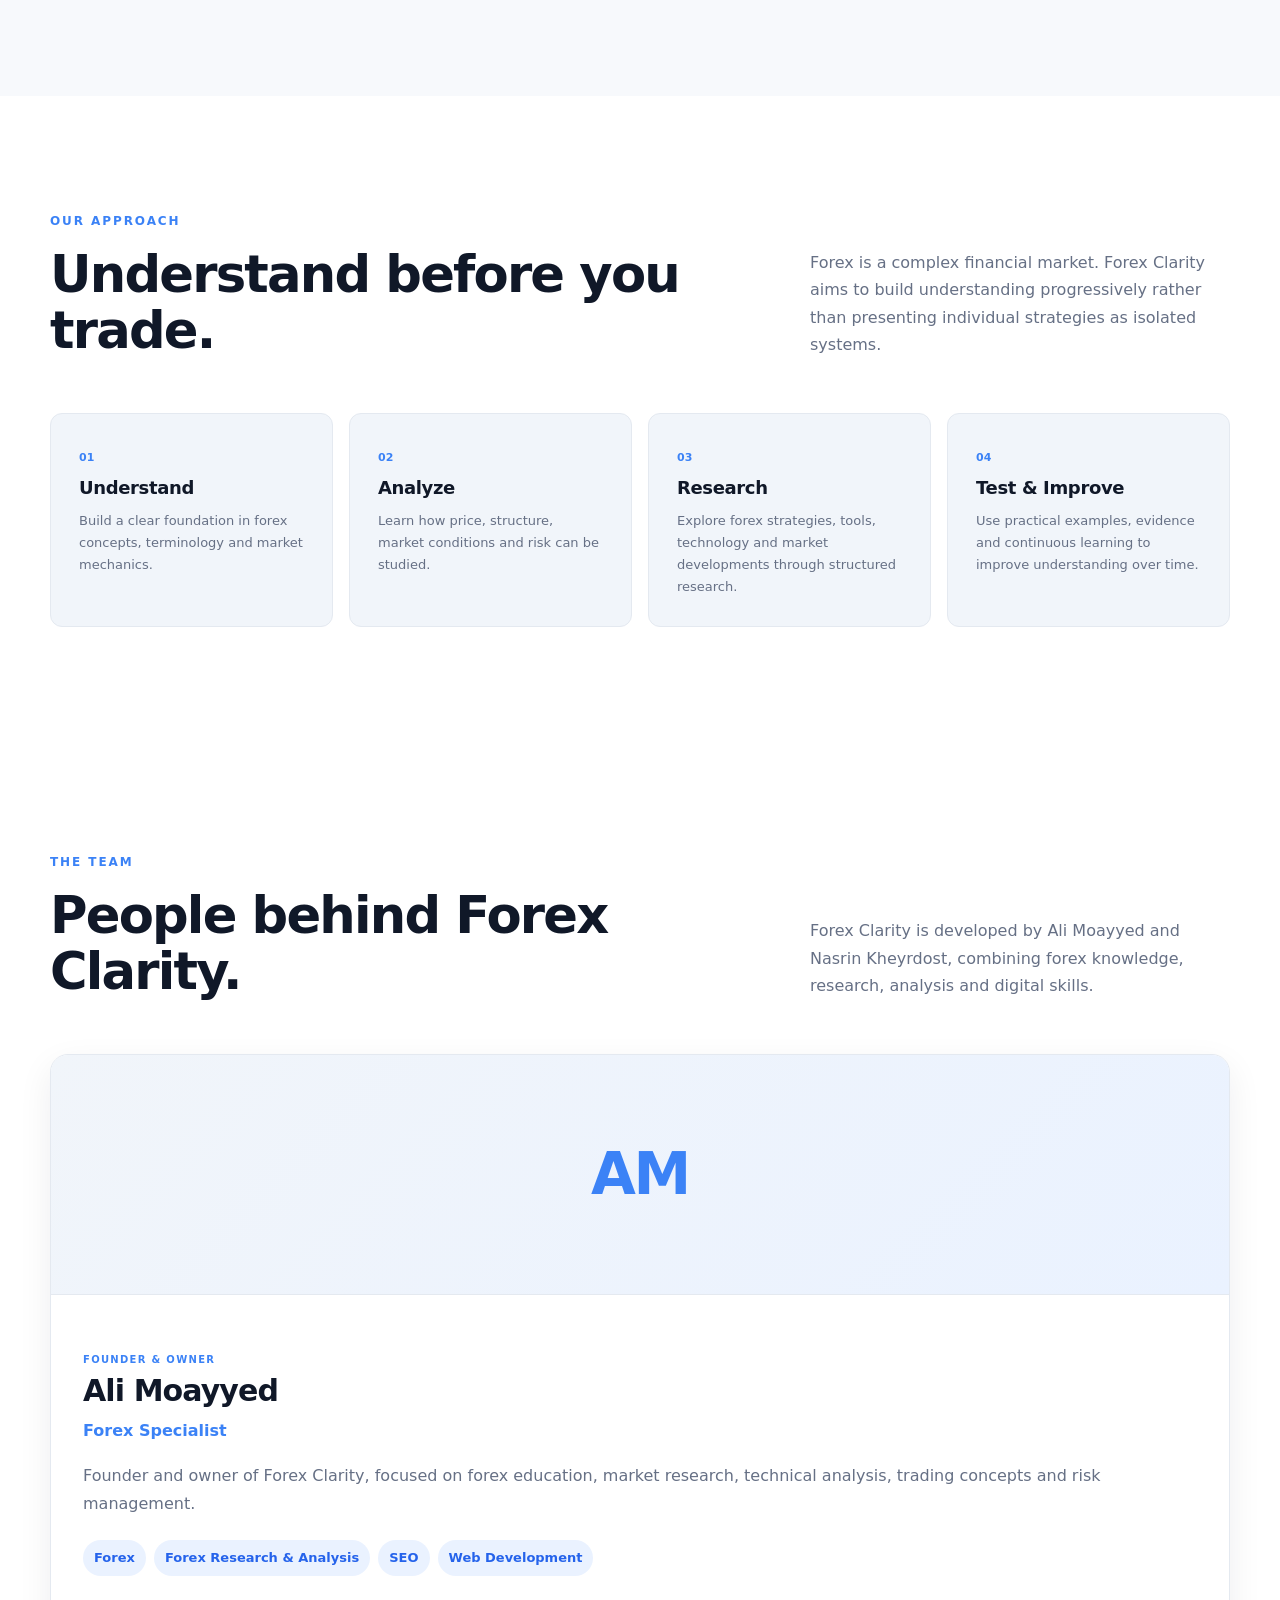
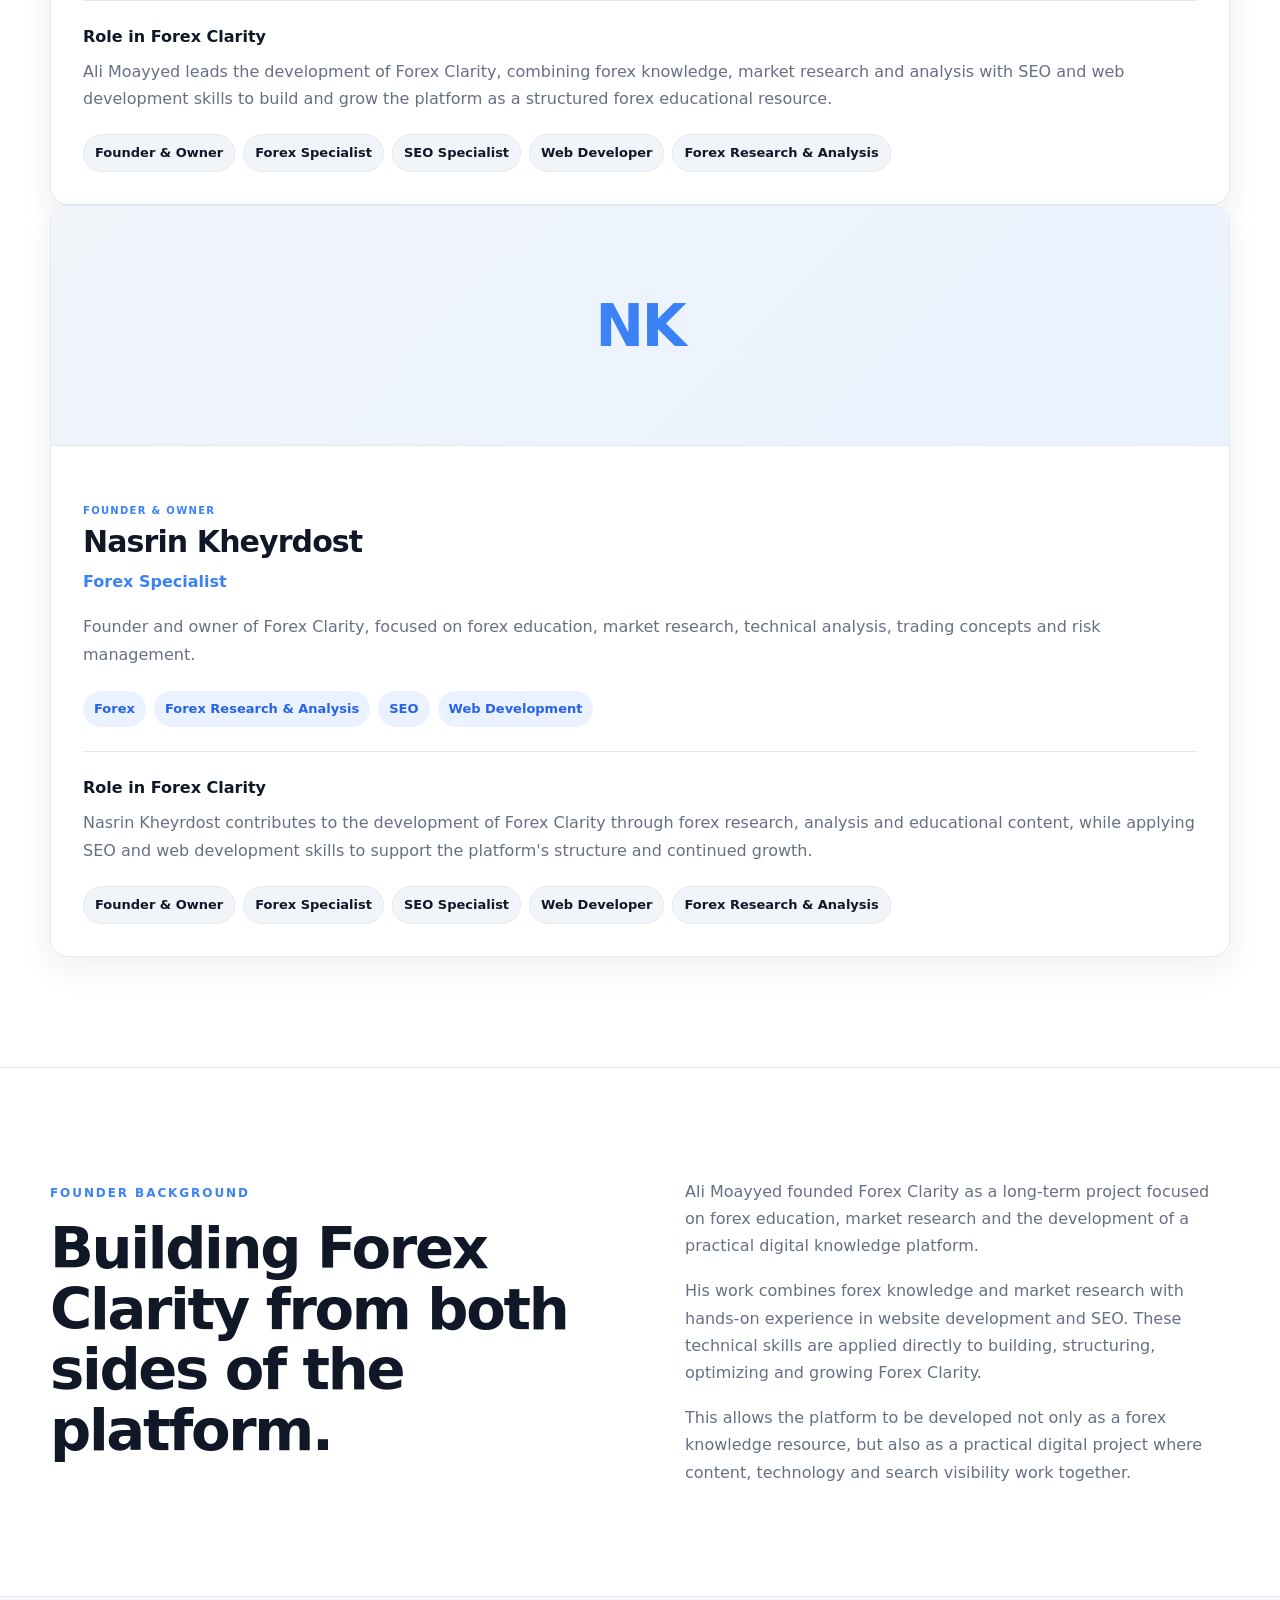
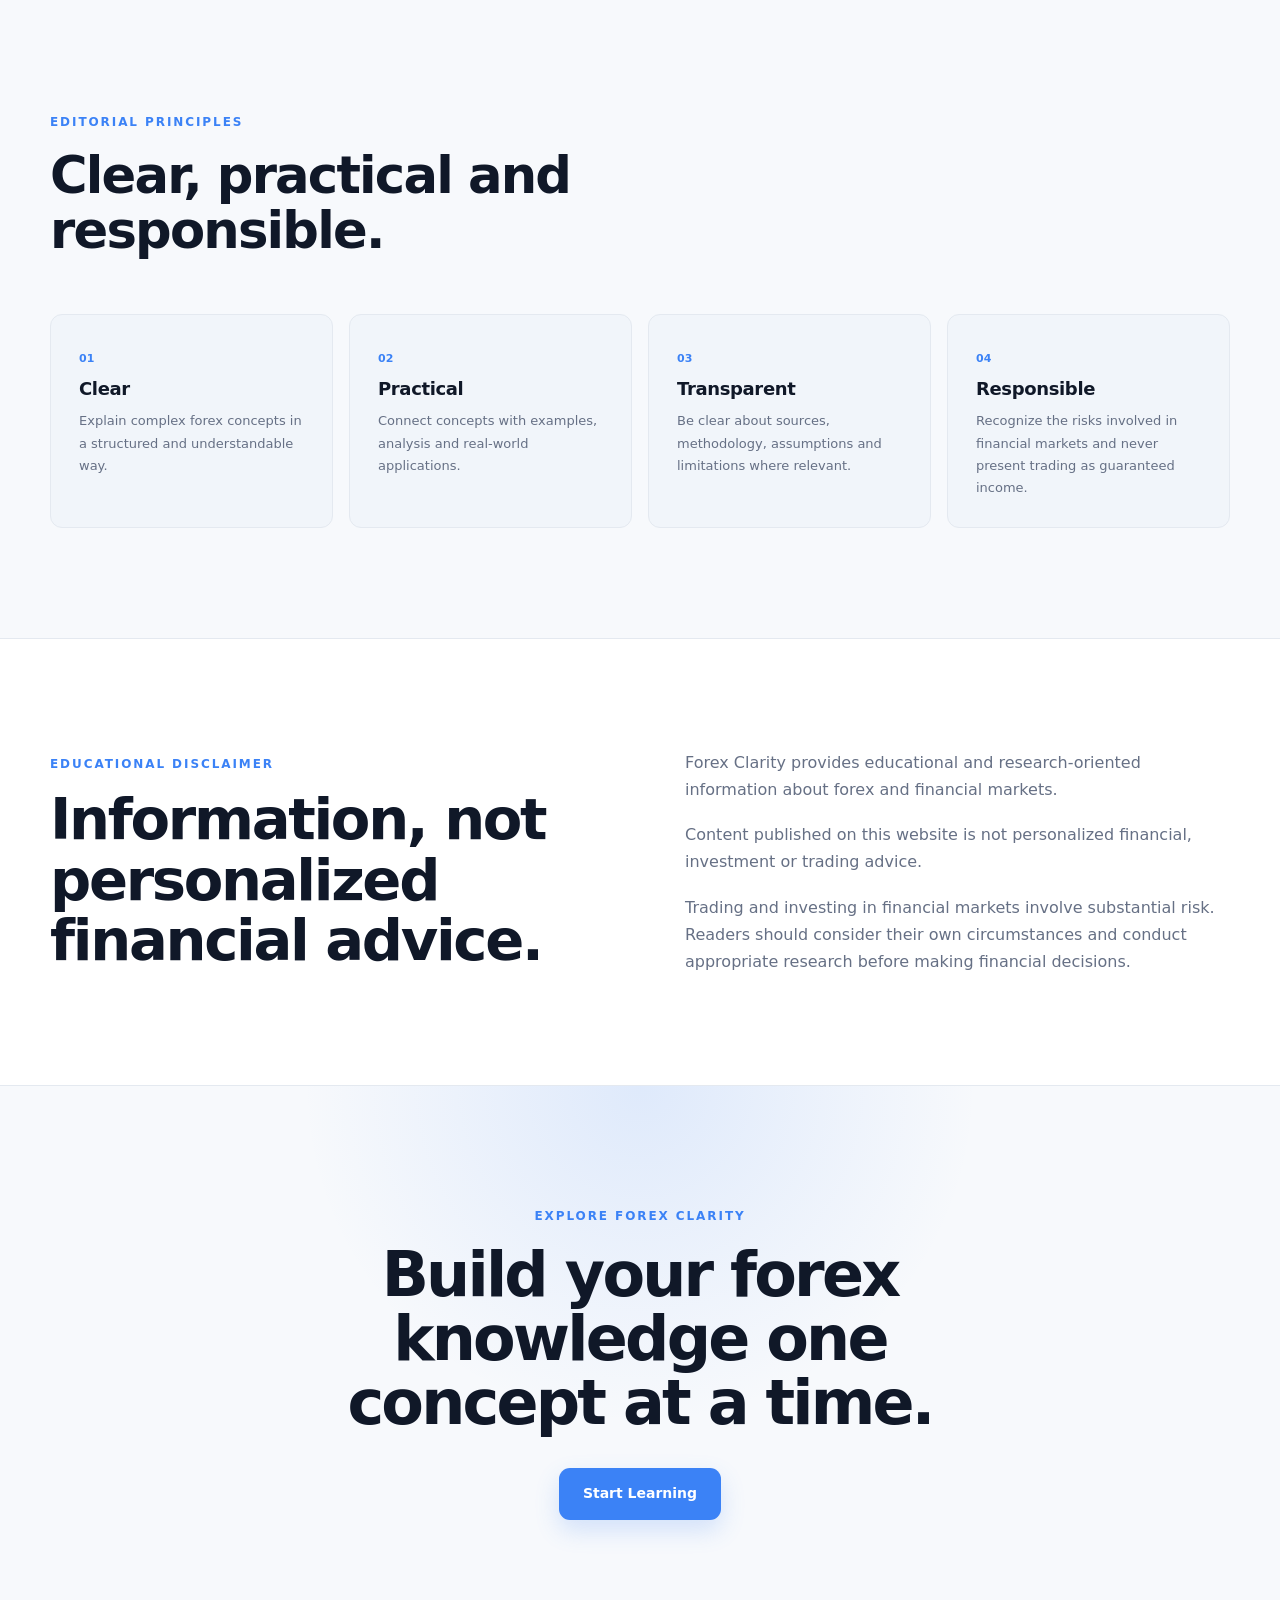
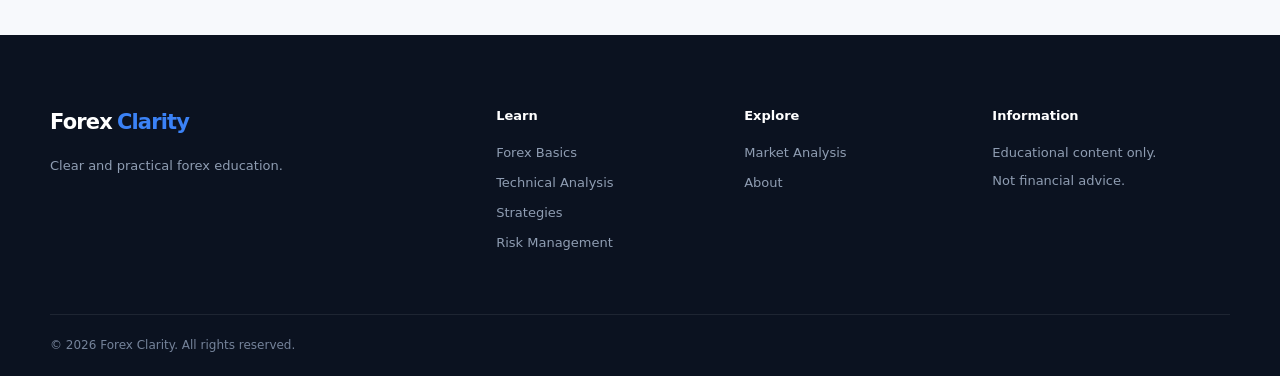
==== commit d15db095: "Update index.html" ====
--- a/about/index.html
+++ b/about/index.html
@@ -413,7 +413,7 @@
      TEAM
      ================================ -->
 
-```html
+
 <section class="section section-light">
   <div class="container">
     <div class="section-heading">
@@ -459,7 +459,7 @@
             <span>Web Development</span>
           </div>
 
-          ```html id="w2p6fs"
+          
 <div class="team-background">
   <p><strong>Role in Forex Clarity</strong></p>
   <p>
@@ -469,7 +469,7 @@
     the platform as a structured forex educational resource.
   </p>
 </div>
-```
+
 
 
           <div class="team-titles">
@@ -544,7 +544,7 @@
     </div>
   </div>
 </section>
-```
+
 
 
 
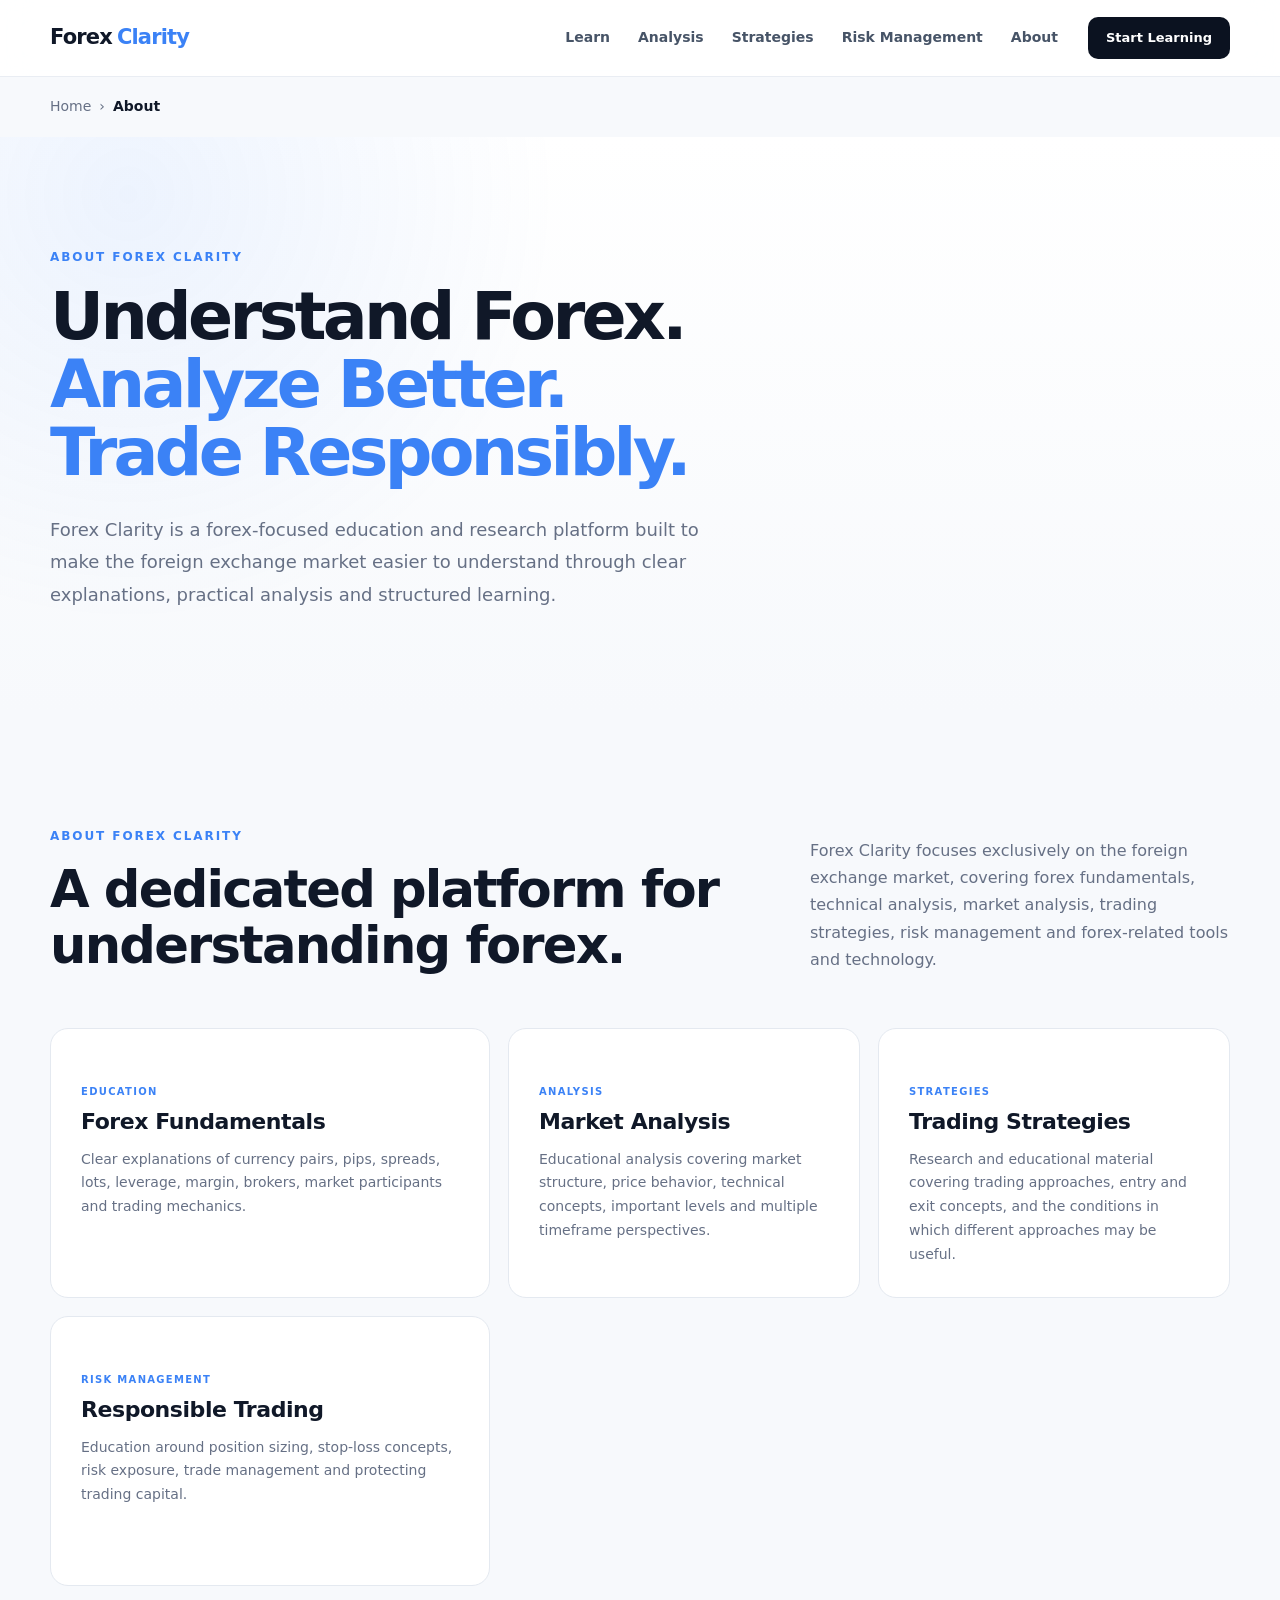
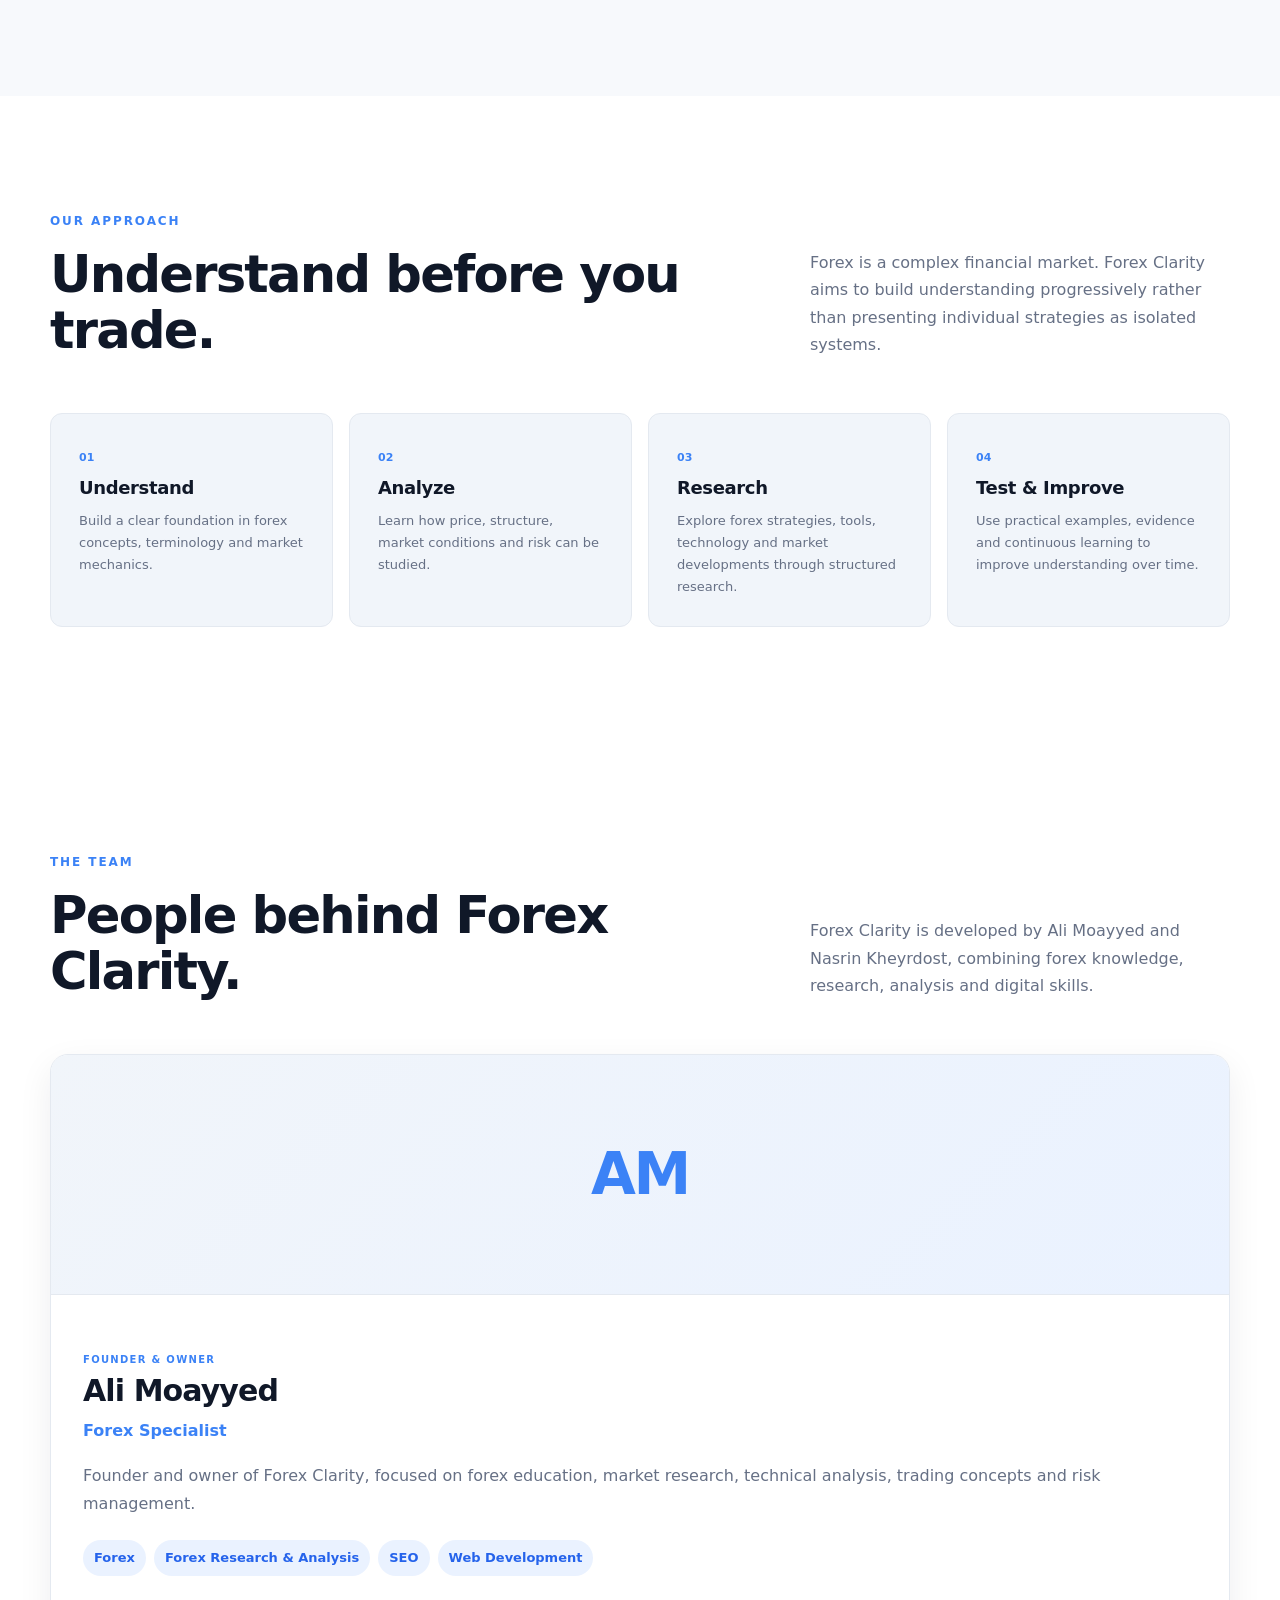
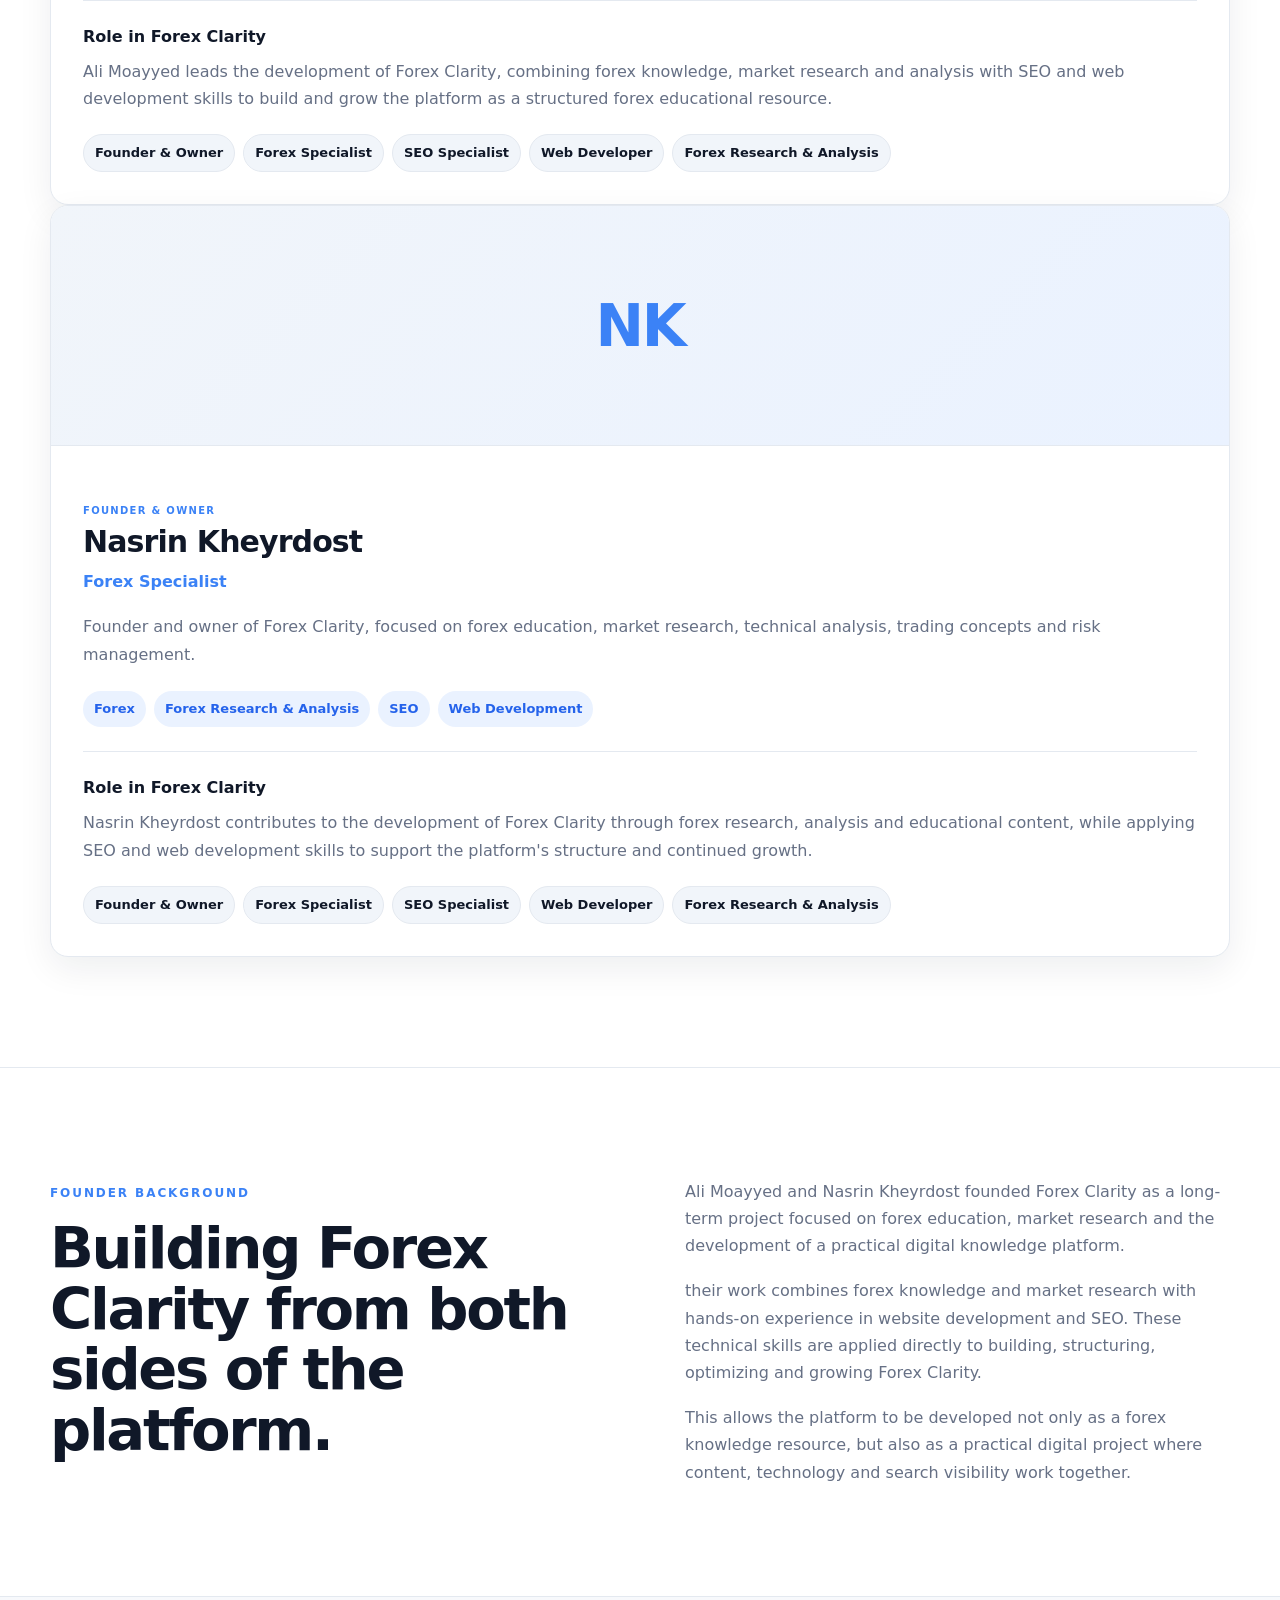
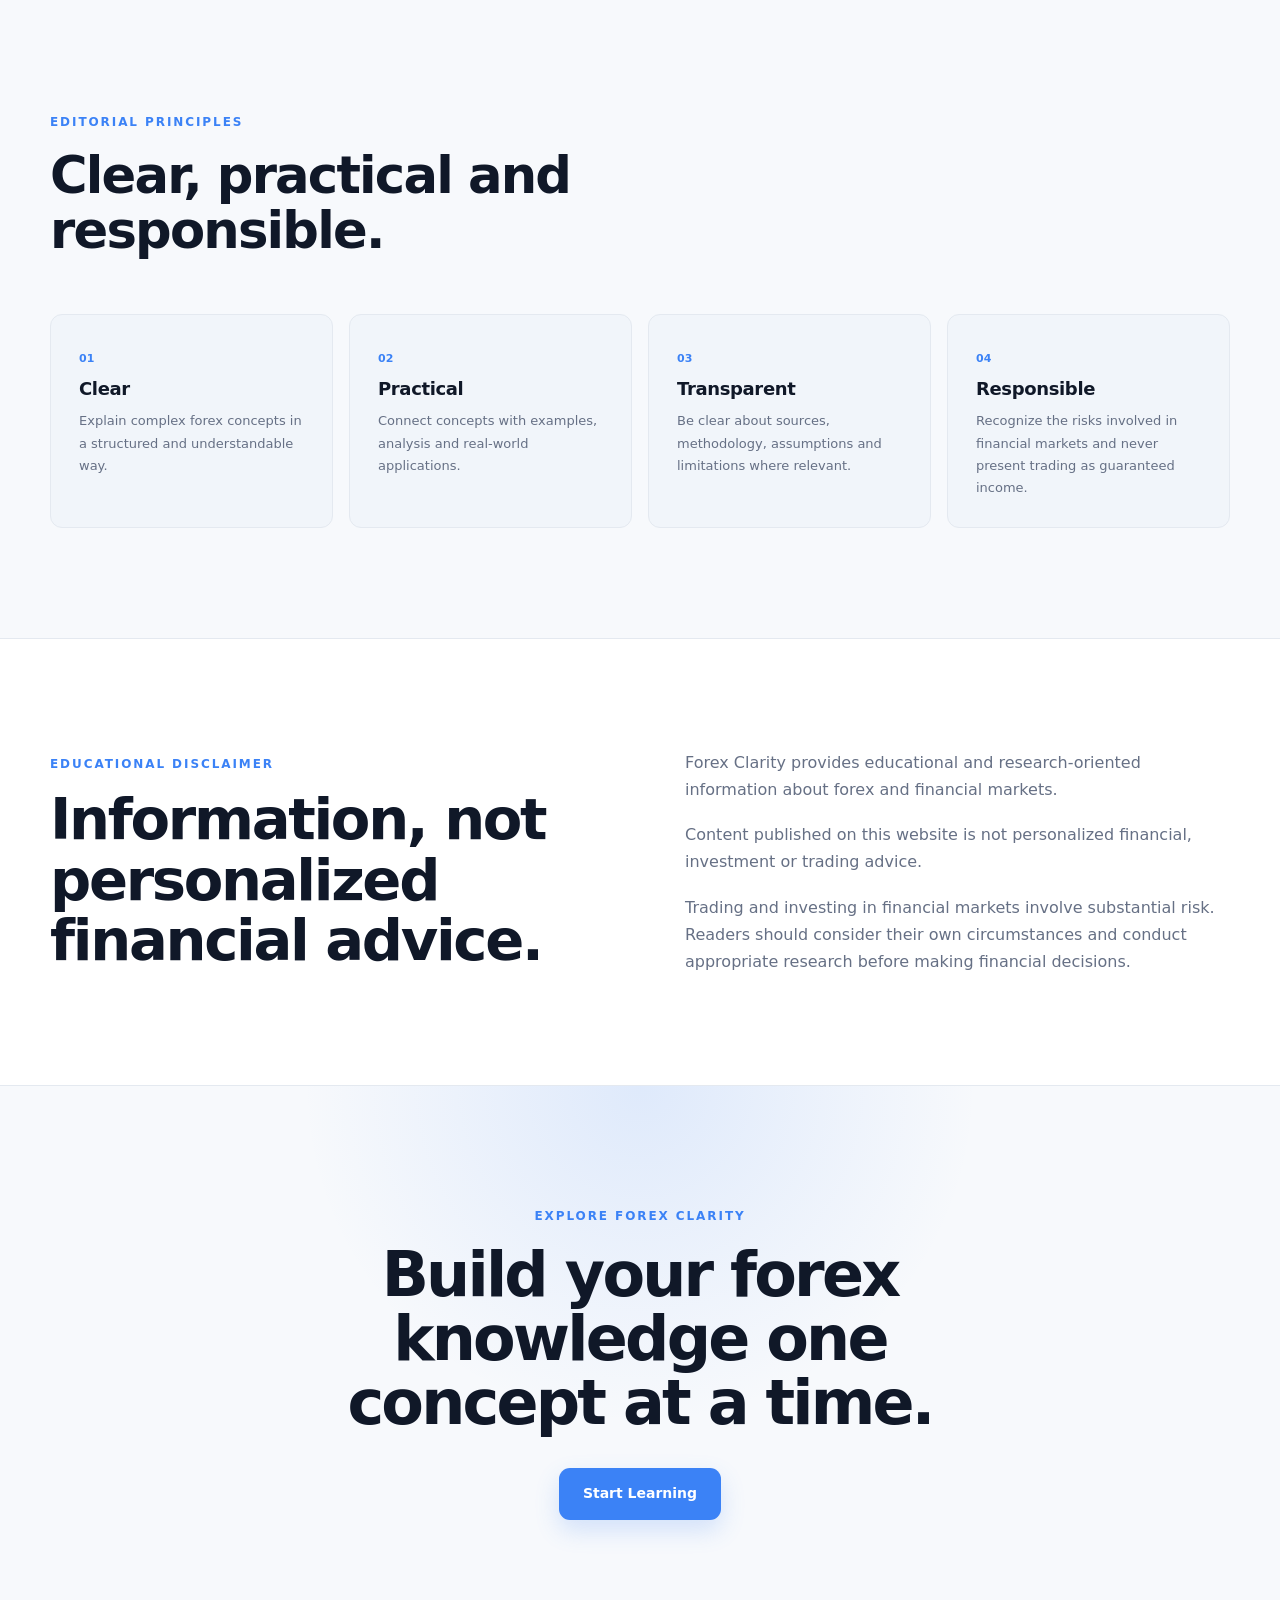
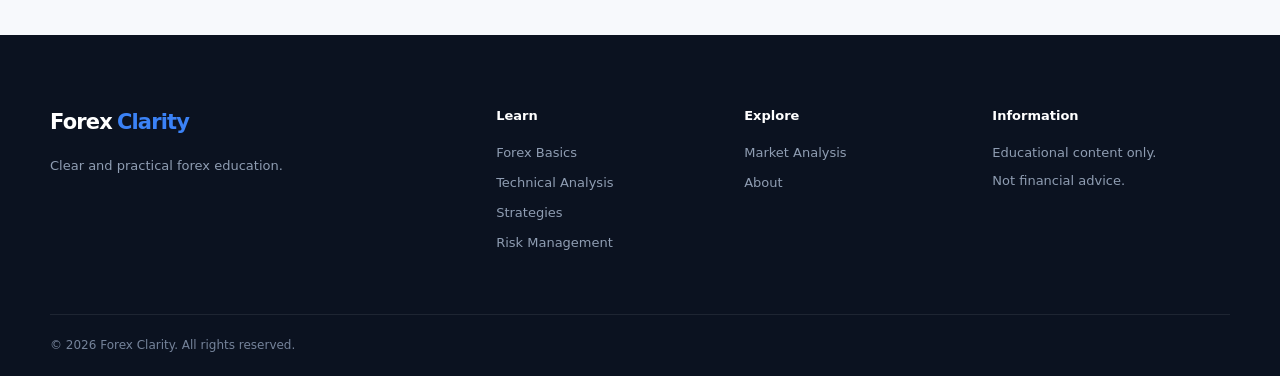
==== commit dd0a3b0c: "Update index.html" ====
--- a/about/index.html
+++ b/about/index.html
@@ -573,7 +573,7 @@
     <div>
 
       <p>
-        Ali Moayyed founded Forex Clarity as a long-term
+        Ali Moayyed and Nasrin Kheyrdost founded Forex Clarity as a long-term
         project focused on forex education, market research
         and the development of a practical digital knowledge
         platform.
@@ -581,7 +581,7 @@
 
 
       <p>
-        His work combines forex knowledge and market research
+        their work combines forex knowledge and market research
         with hands-on experience in website development and
         SEO. These technical skills are applied directly to
         building, structuring, optimizing and growing
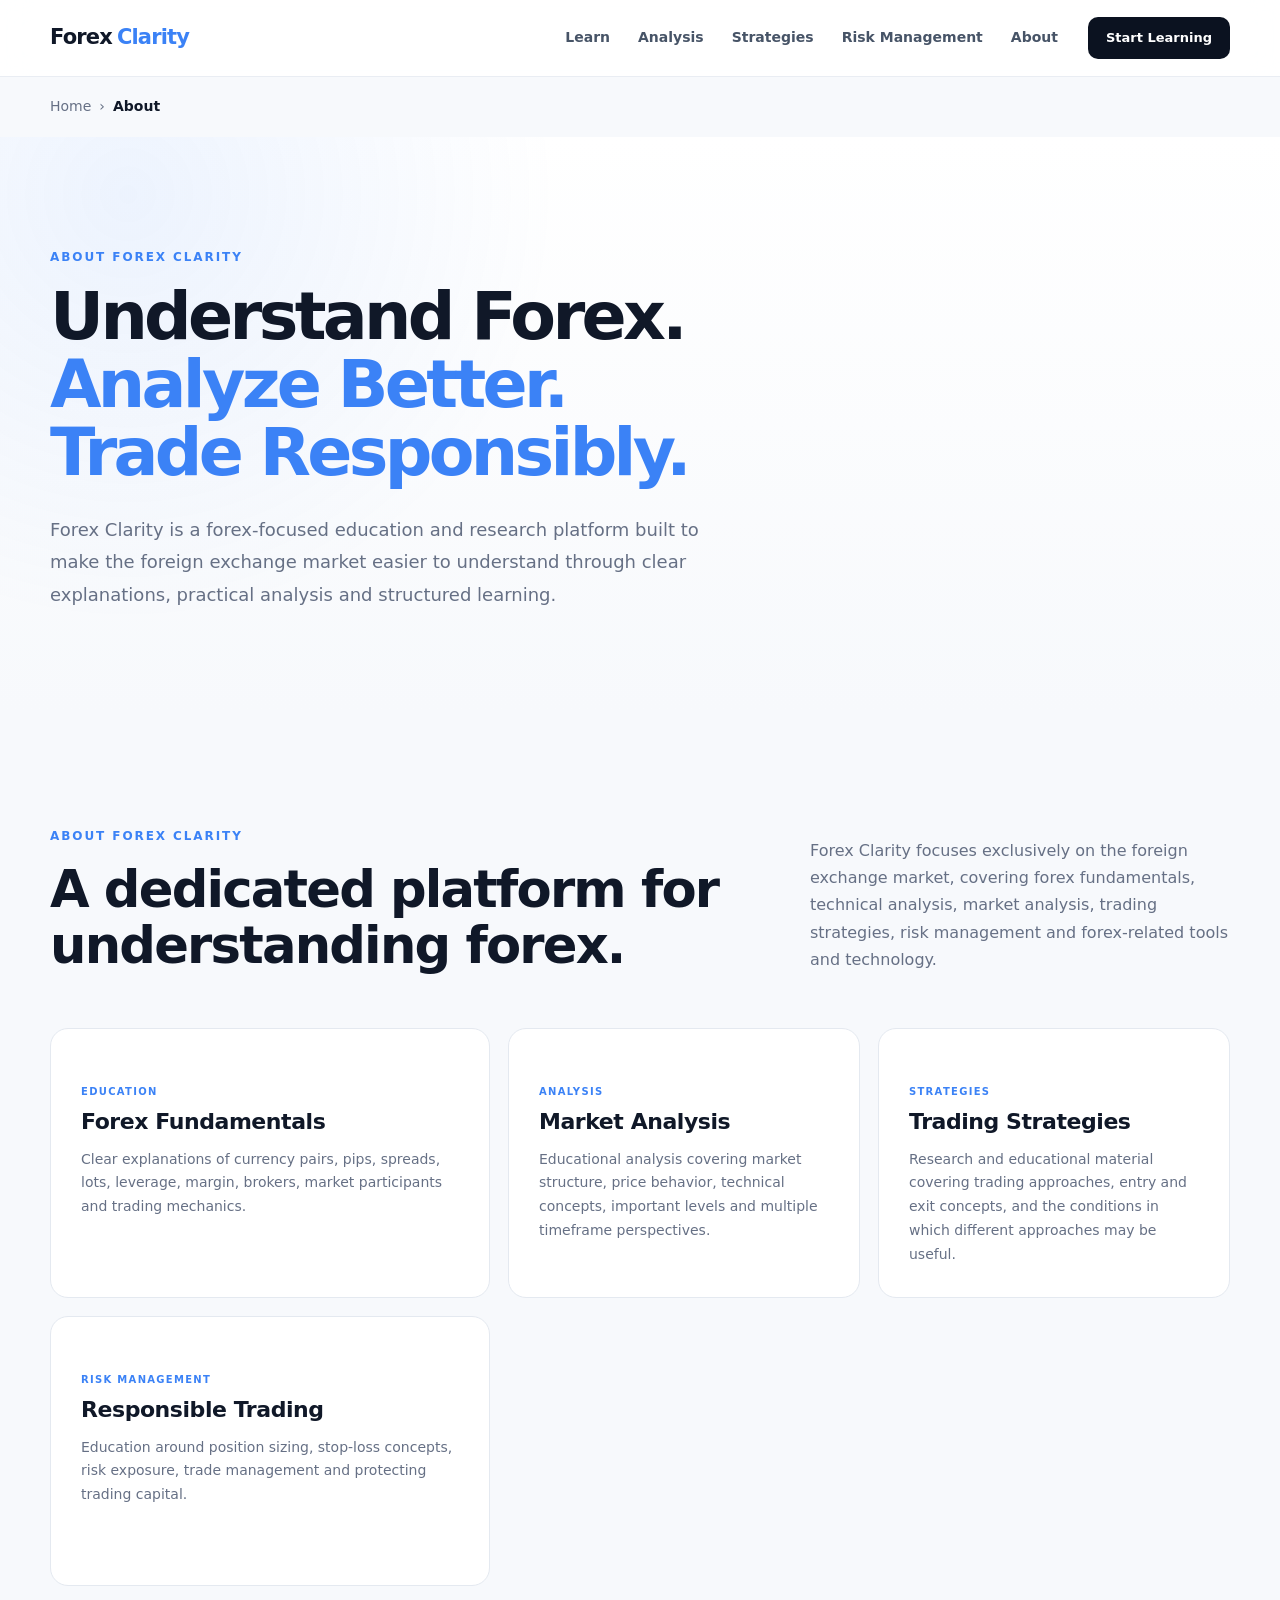
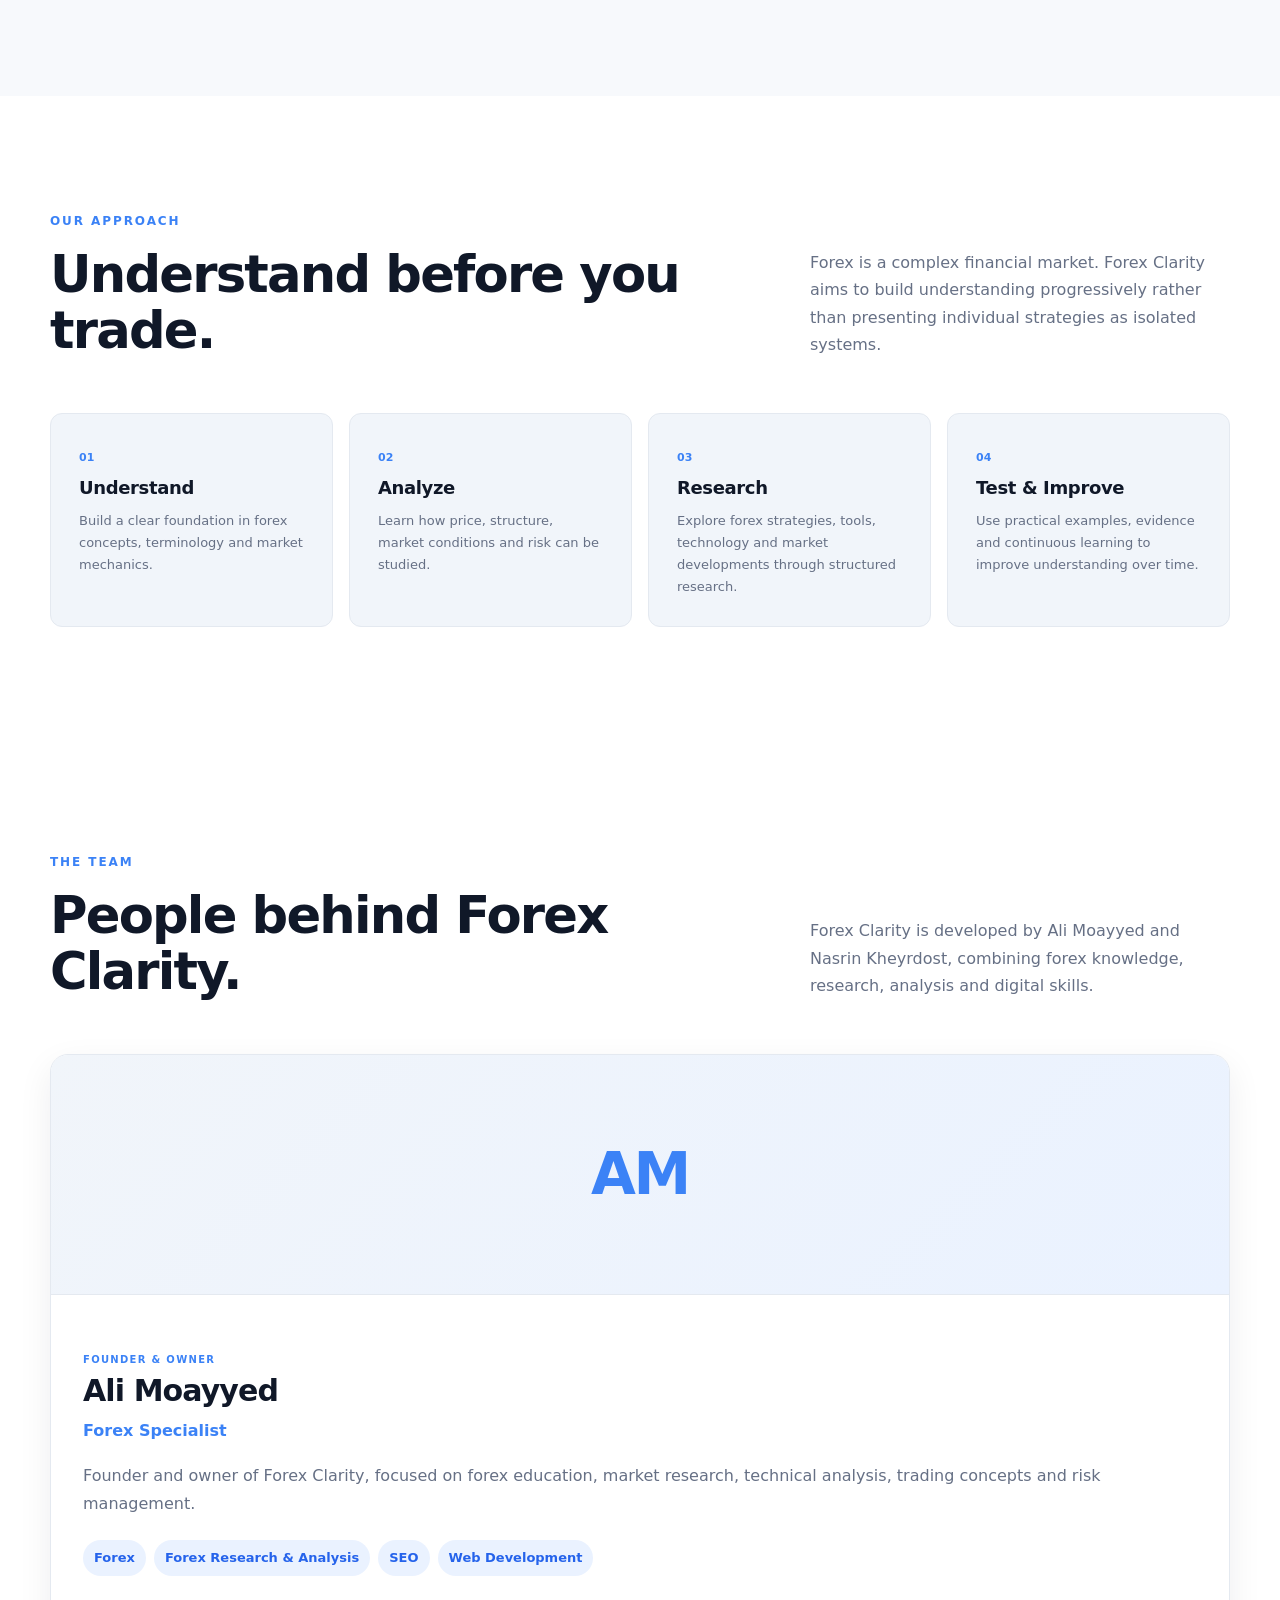
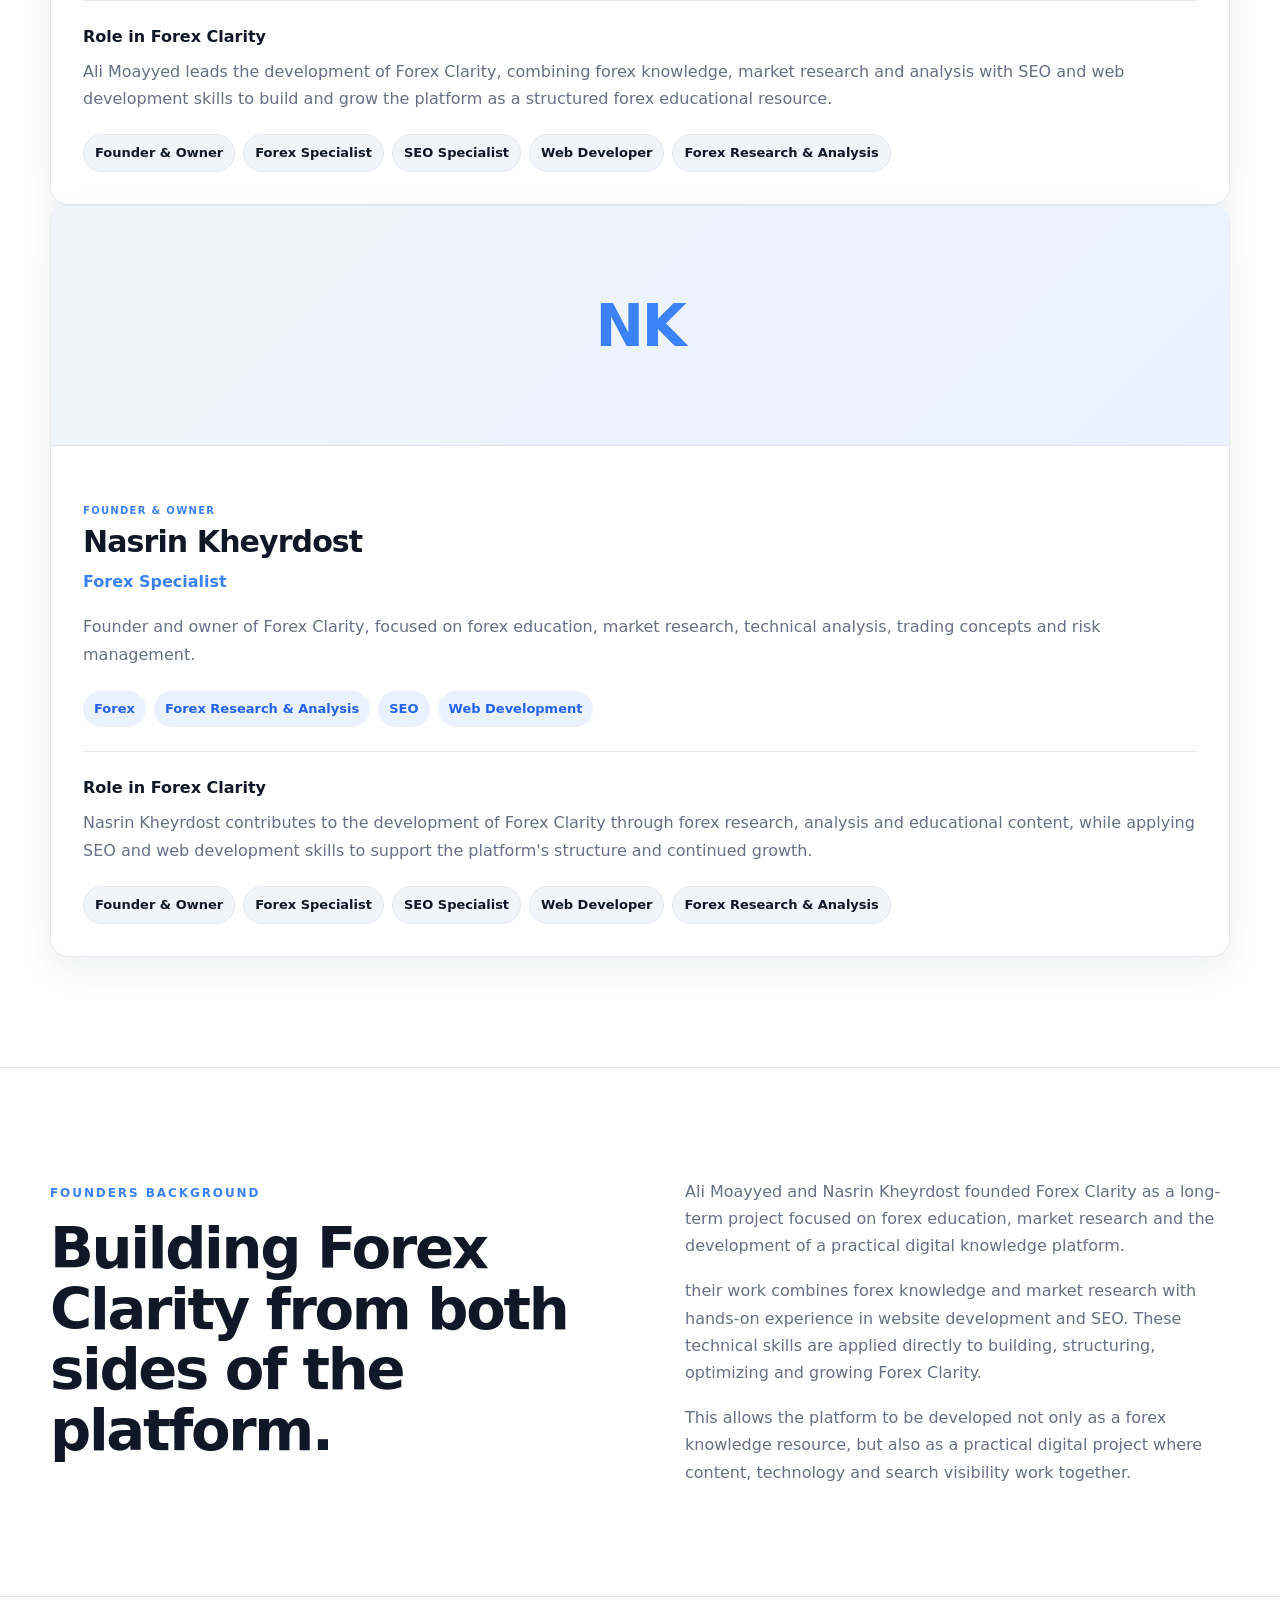
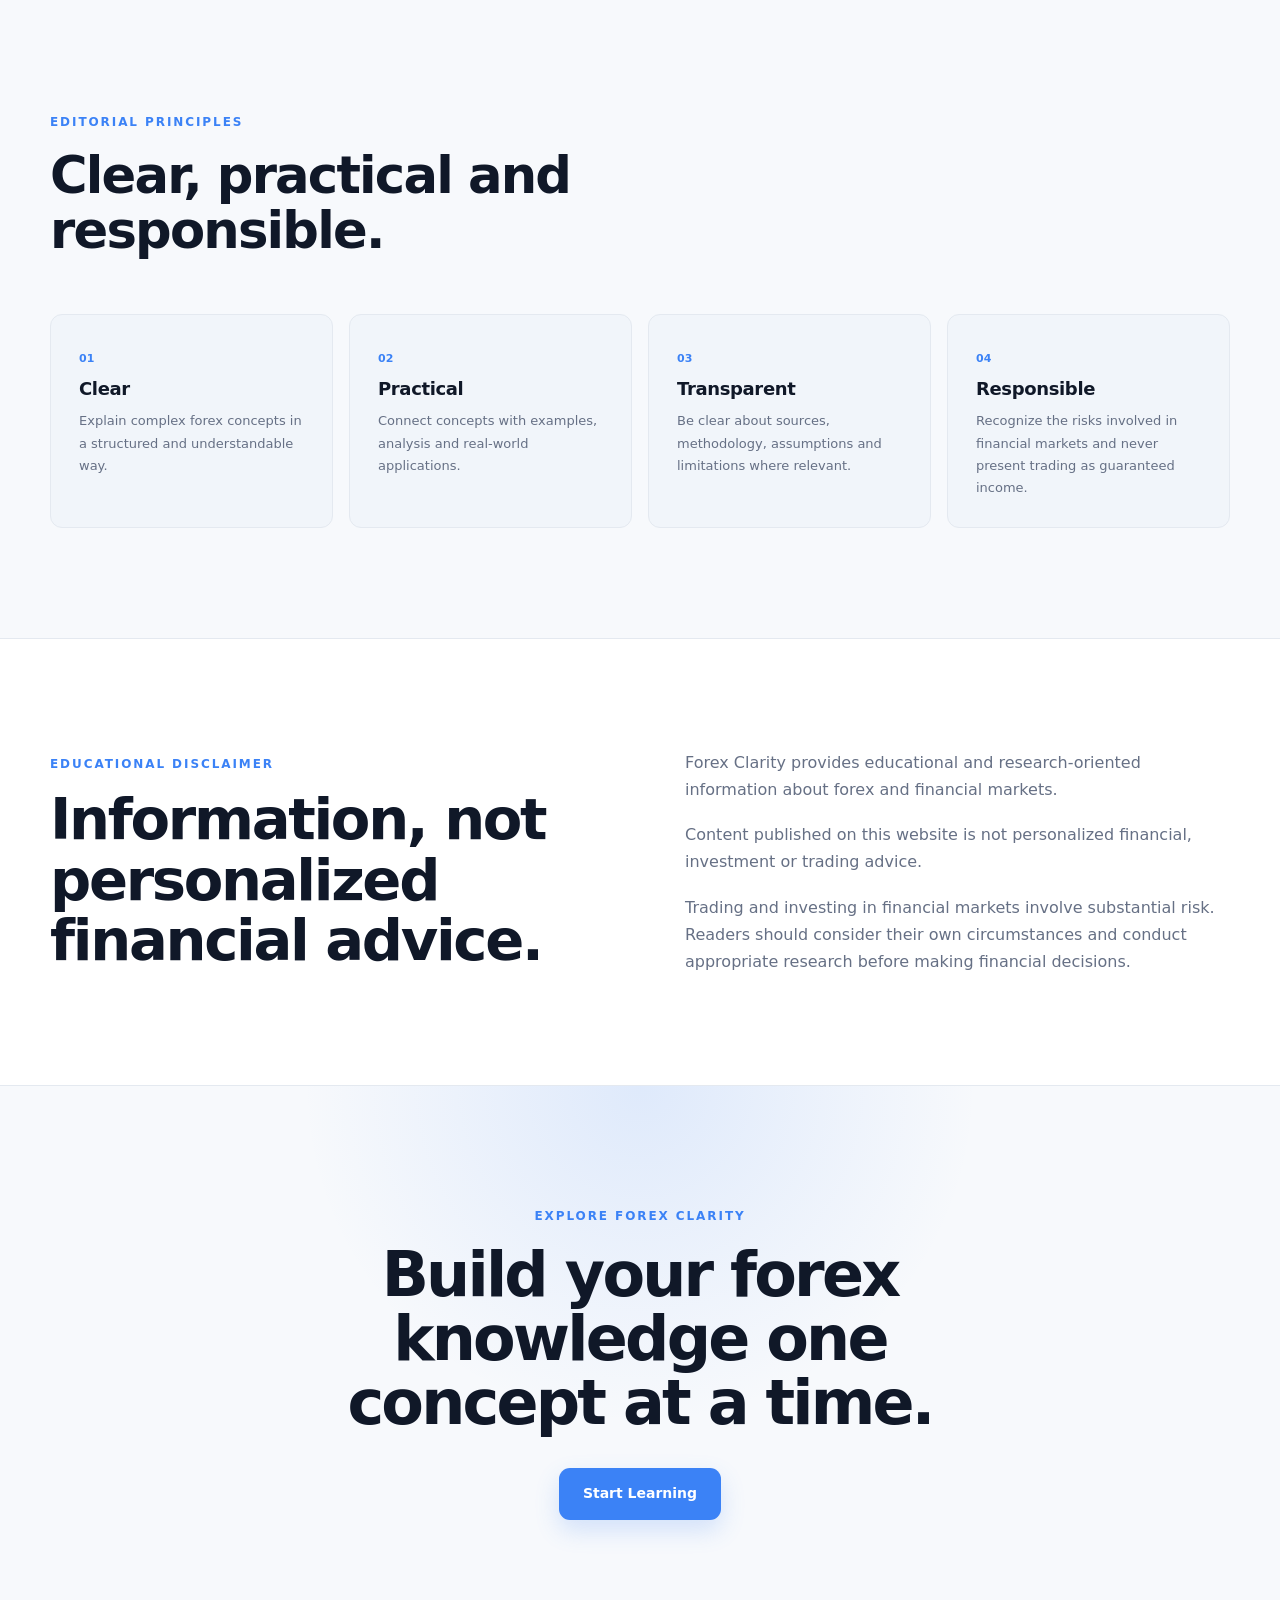
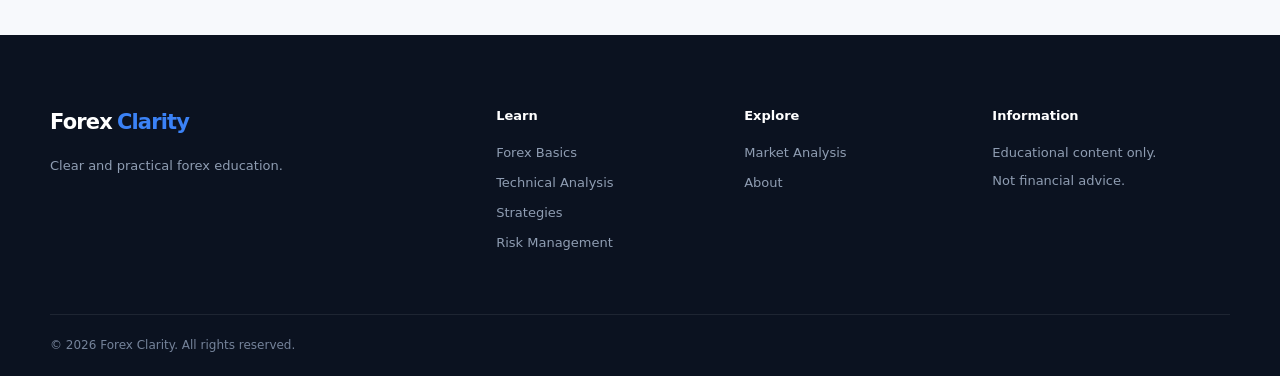
==== commit 9cd29080: "Update index.html" ====
--- a/about/index.html
+++ b/about/index.html
@@ -560,7 +560,7 @@
     <div>
 
       <p class="eyebrow">
-        FOUNDER BACKGROUND
+        FOUNDERS BACKGROUND
       </p>
 
       <h2>
